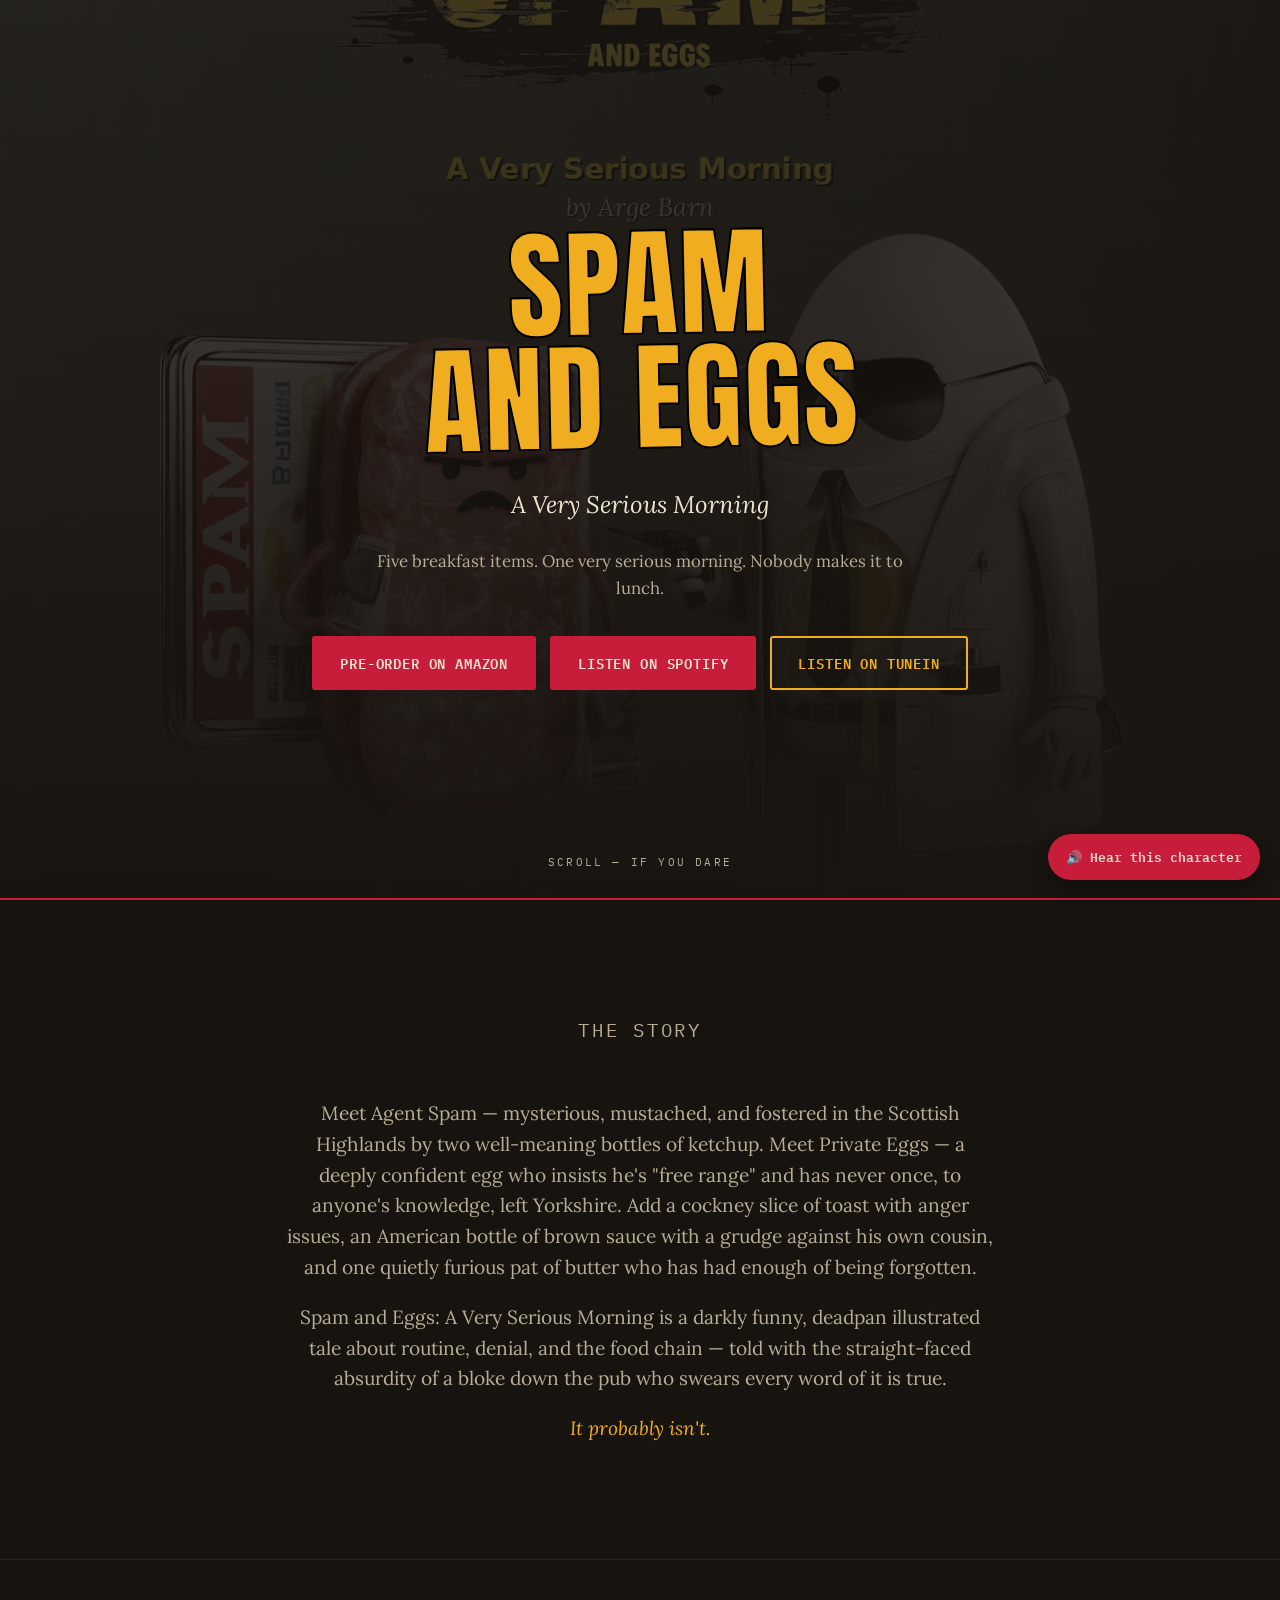
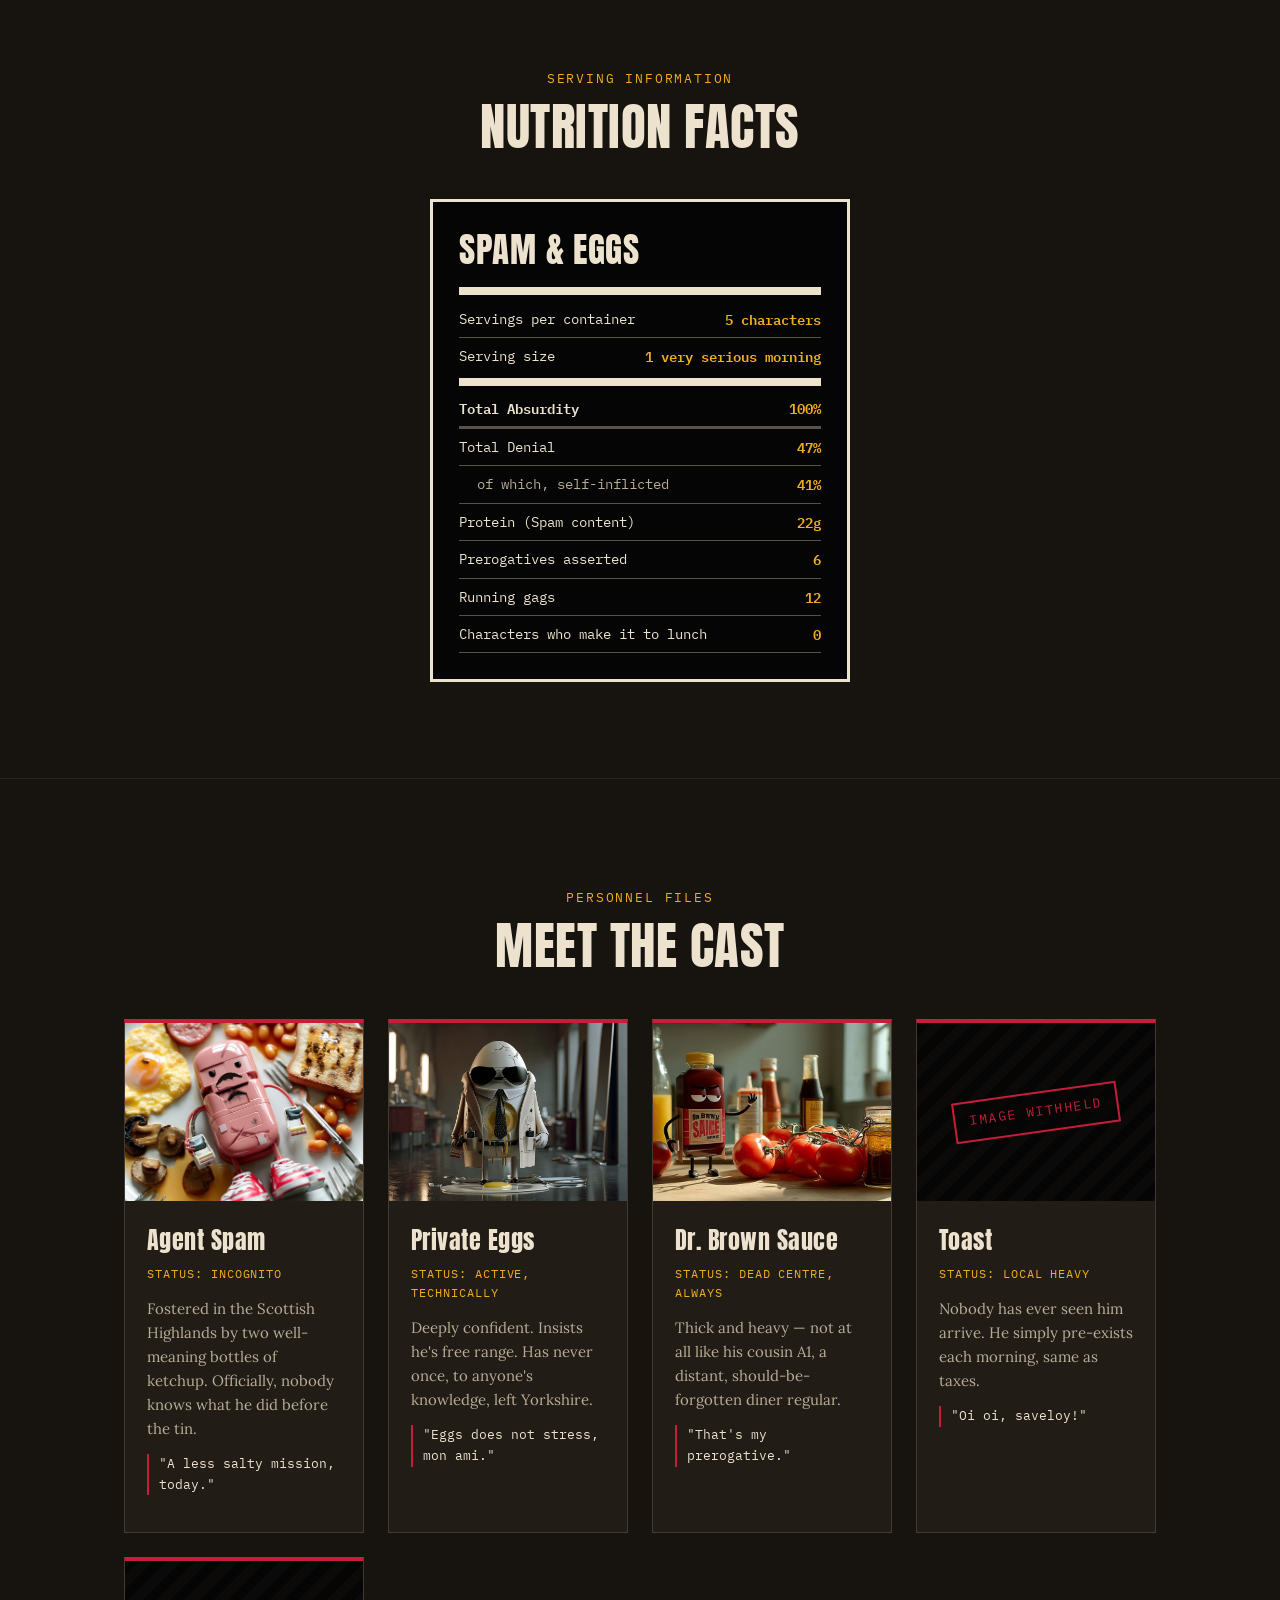
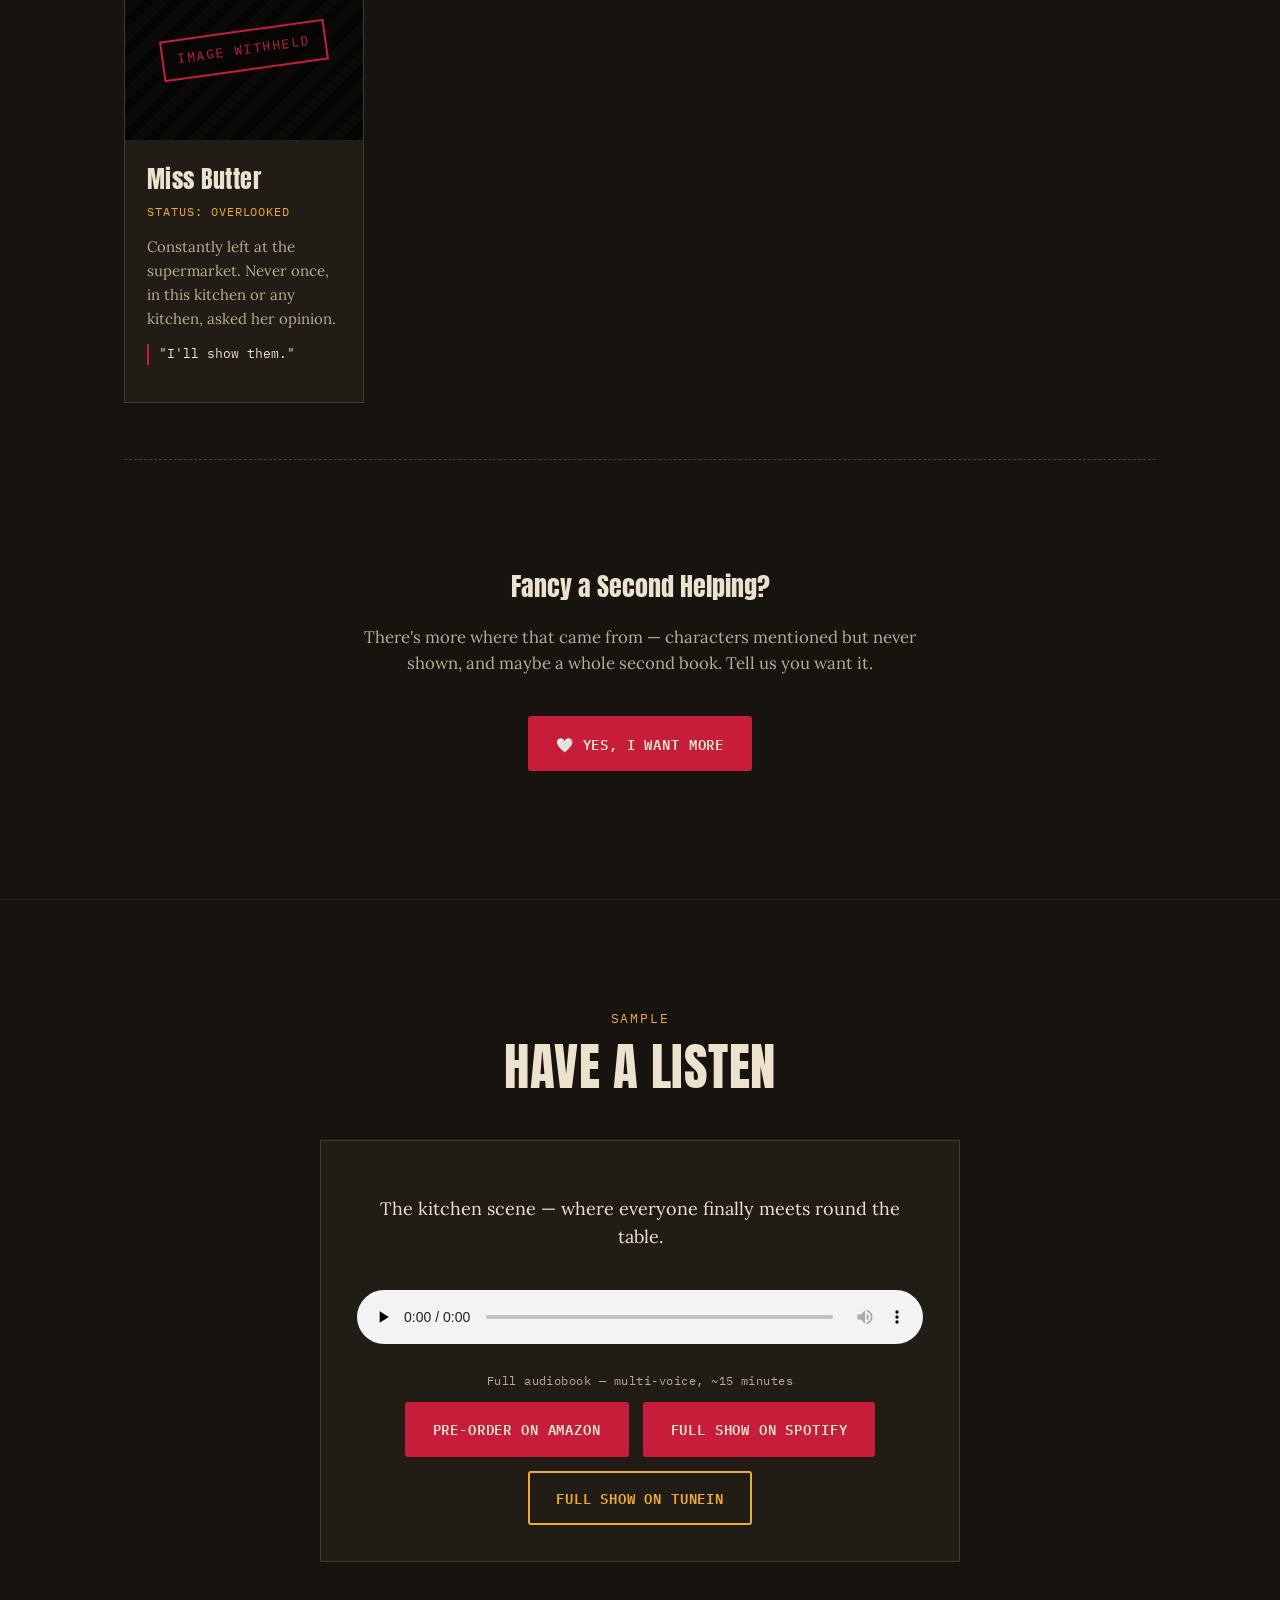
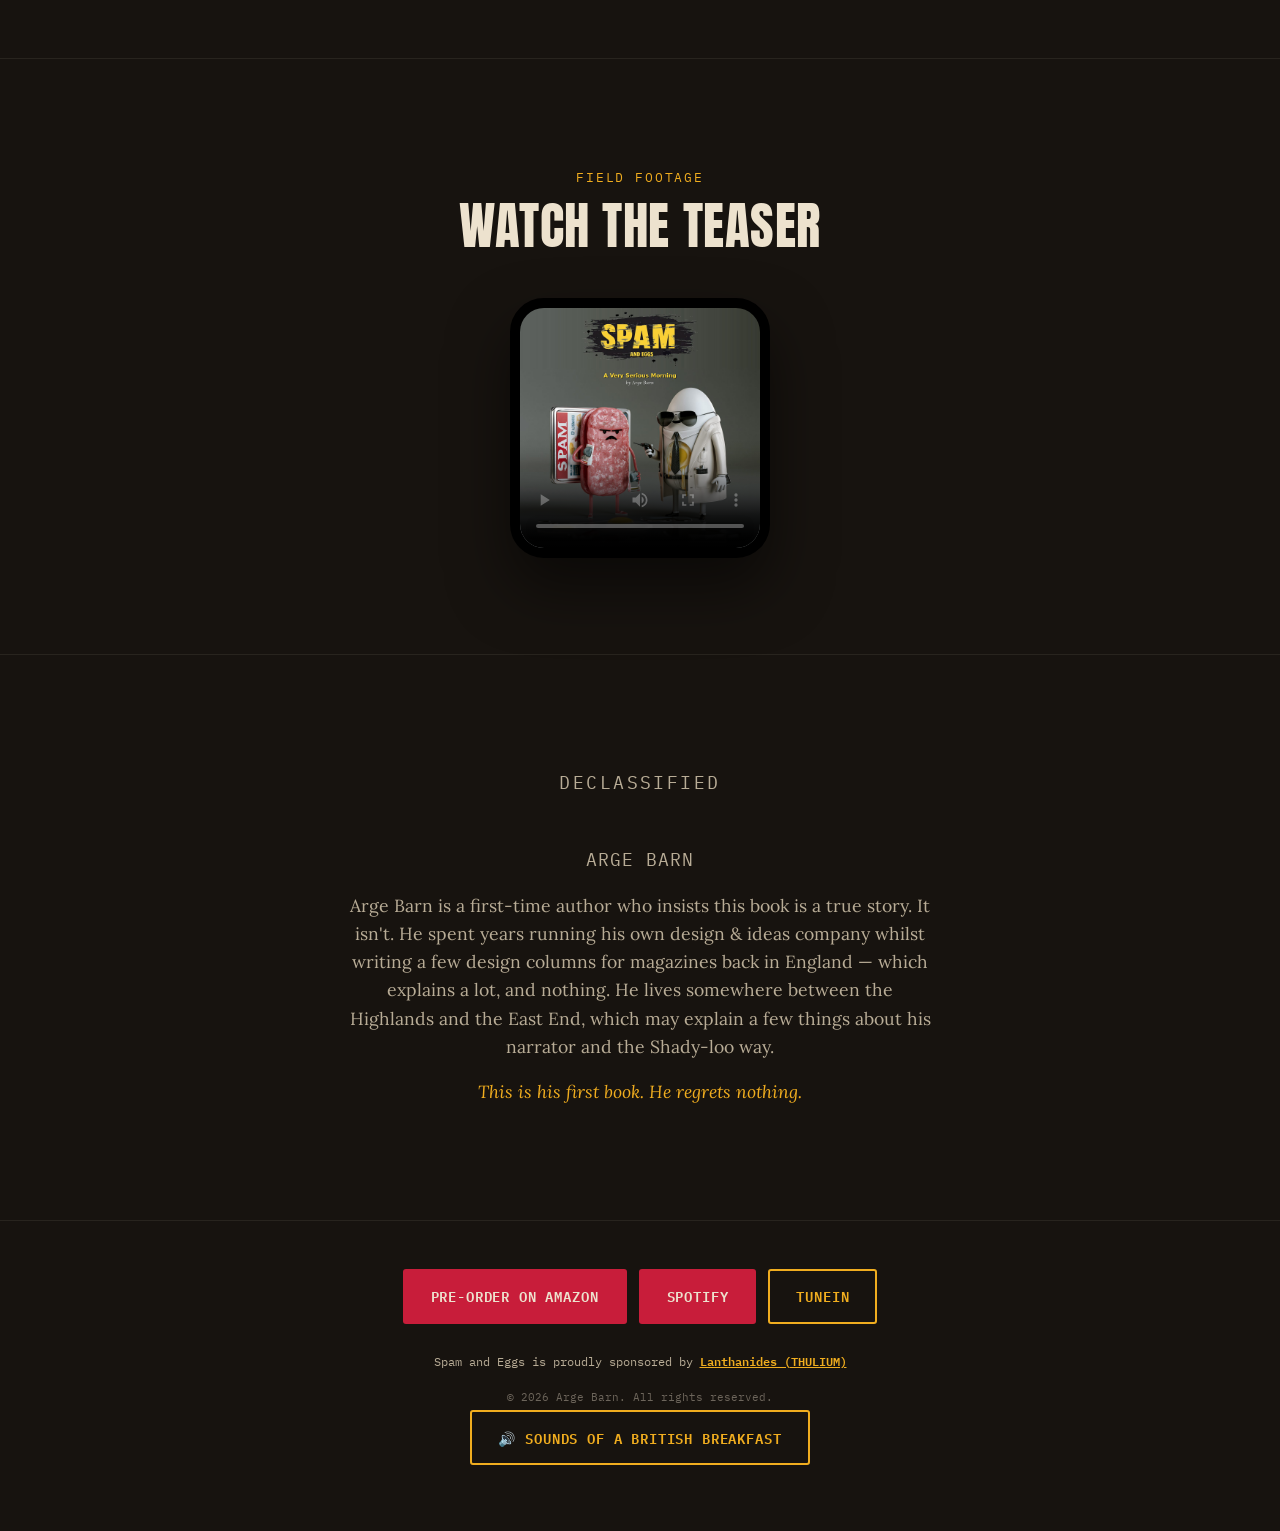
==== index2.html @ 6607b07d "Fix HTML structure and comments in index2.html Removed closing div tag and adjusted comments." ====
<!DOCTYPE html>
<html lang="en">
<head>
<meta charset="UTF-8">
<meta name="viewport" content="width=device-width, initial-scale=1.0">
<title>Spam and Eggs — A Very Serious Morning</title>
<meta name="description" content="Five breakfast items. One very serious morning. Nobody makes it to lunch. A darkly funny illustrated audiobook by Arge Barn.">
<meta property="og:title" content="Spam and Eggs — A Very Serious Morning">
<meta property="og:description" content="Five breakfast items. One very serious morning. Nobody makes it to lunch.">
<meta property="og:image" content="assets/images/cover.jpg">
  <link rel="icon" href="assets/images/favicon.ico" sizes="any">
<link rel="icon" type="image/png" sizes="32x32" href="assets/images/favicon-32x32.png">
<link rel="icon" type="image/png" sizes="16x16" href="assets/images/favicon-16x16.png">
<link rel="icon" type="image/png" sizes="192x192" href="assets/images/favicon-192x192.png">
  <link rel="icon" type="image/png" sizes="192x192" href="assets/images/favicon-512x512.png">
<link rel="apple-touch-icon" sizes="180x180" href="assets/images/apple-touch-icon.png">
<link rel="stylesheet" href="assets/style.css">
</head>
<body>

<!-- ============ HERO ============ -->
<section class="hero">
  <video autoplay muted loop playsinline poster="assets/images/cover.jpg" id="hero-video">
    <source src="assets/video/hero-bond.mp4" type="video/mp4">
  </video>
  <script>
    // Each hero clip paired with its matching voice line.
    // Add a real audioSrc for the others as you get clips recorded —
    // until then they fall back to the default voice-line.mp3.
    var HERO_CLIPS = [
      { video: 'assets/video/hero-bond.mp4',              audio: 'assets/audio/voice-line.mp3' },
      { video: 'assets/video/hero-brownsauce.mp4',         audio: 'assets/audio/voice-line2.mp3' },
      { video: 'assets/video/hero-spam-streetfighter.mp4', audio: 'assets/audio/voice-line3.mp3' },
      { video: 'assets/video/hero-toast-crazy.mp4',        audio: 'assets/audio/voice-line4.mp3' },
      { video: 'assets/video/hero-butter-angry.mp4',        audio: 'assets/audio/voice-line5.mp3' }
    ];
    var CURRENT_HERO = HERO_CLIPS[Math.floor(Math.random() * HERO_CLIPS.length)];

    (function () {
      var vid = document.getElementById('hero-video');
      vid.querySelector('source').src = CURRENT_HERO.video;
      vid.load();
    })();
  </script>
  <div class="hero-content">
    <div class="torn-banner">
      <h1>Spam<br>and Eggs</h1>
    </div>
    <p class="hero-sub">A Very Serious Morning</p>
    <p class="hero-tagline">Five breakfast items. One very serious morning. Nobody makes it to lunch.</p>
    <div class="cta-row">
       <a class="btn btn-primary" href="https://www.amazon.com/author/arge.barn?utm_source=website&utm_medium=button&utm_campaign=spam_and_eggs&utm_content=hero-amazon" target="_blank" rel="noopener">Pre-order on Amazon</a>
      <a class="btn btn-primary" href="https://open.spotify.com/show/67nCnRK3Gd2xtgFxg7SGTk" target="_blank" rel="noopener">Listen on Spotify</a>
      <!-- TODO: paste your actual TuneIn show URL below in place of "#" -->
      <a class="btn btn-outline" href="http://tun.in/pyklT" target="_blank" rel="noopener">Listen on TuneIn</a>
    </div>
      <!-- Voice line: click to hear whichever character's hero video is playing -->
<button id="voice-trigger" aria-label="Hear the character in the video">🔊 Hear this character</button>
  </div>

  <div class="scroll-cue">Scroll — if you dare</div>
</section>

<!-- ============ THE STORY ============ -->
<section id="story">
  <div class="wrap blurb">
    <p class="eyebrow">The Story</p>
    <div style="height:14px"></div>
    <p>Meet Agent Spam — mysterious, mustached, and fostered in the Scottish Highlands by two well-meaning bottles of ketchup. Meet Private Eggs — a deeply confident egg who insists he's "free range" and has never once, to anyone's knowledge, left Yorkshire. Add a cockney slice of toast with anger issues, an American bottle of brown sauce with a grudge against his own cousin, and one quietly furious pat of butter who has had enough of being forgotten.</p>
    <p>Spam and Eggs: A Very Serious Morning is a darkly funny, deadpan illustrated tale about routine, denial, and the food chain — told with the straight-faced absurdity of a bloke down the pub who swears every word of it is true.</p>
    <p>It probably isn't.</p>
  </div>
</section>

<!-- ============ BY THE NUMBERS (signature element) ============ -->
<section id="facts">
  <div class="wrap">
    <div class="section-head">
      <p class="eyebrow">Serving Information</p>
      <h2>Nutrition Facts</h2>
    </div>
    <div class="label-panel">
      <div class="label-title">Spam &amp; Eggs</div>
      <div class="label-row"><span>Servings per container</span><span class="val">5 characters</span></div>
      <div class="label-row thick"><span>Serving size</span><span class="val">1 very serious morning</span></div>
      <div class="label-row bold"><span>Total Absurdity</span><span class="val">100%</span></div>
      <div class="label-row"><span>Total Denial</span><span class="val">47%</span></div>
      <div class="label-row indent"><span>of which, self-inflicted</span><span class="val">41%</span></div>
      <div class="label-row"><span>Protein (Spam content)</span><span class="val">22g</span></div>
      <div class="label-row"><span>Prerogatives asserted</span><span class="val">6</span></div>
      <div class="label-row"><span>Running gags</span><span class="val">12</span></div>
      <div class="label-row"><span>Characters who make it to lunch</span><span class="val">0</span></div>
    </div>
  </div>
</section>

<!-- ============ MEET THE CAST ============ -->
<section id="cast">
  <div class="wrap">
    <div class="section-head">
      <p class="eyebrow">Personnel Files</p>
      <h2>Meet the Cast</h2>
    </div>
    <div class="cast-grid">

      <div class="dossier" data-char="spam">
        <div class="dossier-photo"><img src="assets/images/spam-plate.jpg" alt="Agent Spam"></div>
        <div class="dossier-body">
          <div class="dossier-name">Agent Spam</div>
          <div class="dossier-status">Status: Incognito</div>
          <p class="dossier-bio">Fostered in the Scottish Highlands by two well-meaning bottles of ketchup. Officially, nobody knows what he did before the tin.</p>
          <p class="dossier-quote">"A less salty mission, today."</p>
        </div>
      </div>

      <div class="dossier" data-char="eggs">
        <div class="dossier-photo"><img src="assets/images/eggs.jpg" alt="Private Eggs"></div>
        <div class="dossier-body">
          <div class="dossier-name">Private Eggs</div>
          <div class="dossier-status">Status: Active, technically</div>
          <p class="dossier-bio">Deeply confident. Insists he's free range. Has never once, to anyone's knowledge, left Yorkshire.</p>
          <p class="dossier-quote">"Eggs does not stress, mon ami."</p>
        </div>
      </div>

      <div class="dossier" data-char="brownsauce">
        <div class="dossier-photo"><img src="assets/images/brownsauce.jpg" alt="Dr. Brown Sauce"></div>
        <div class="dossier-body">
          <div class="dossier-name">Dr. Brown Sauce</div>
          <div class="dossier-status">Status: Dead centre, always</div>
          <p class="dossier-bio">Thick and heavy — not at all like his cousin A1, a distant, should-be-forgotten diner regular.</p>
          <p class="dossier-quote">"That's my prerogative."</p>
        </div>
      </div>

      <div class="dossier" data-char="toast">
        <div class="dossier-photo">
          <div class="redacted-photo"><span class="redacted-stamp">Image Withheld</span></div>
        </div>
        <div class="dossier-body">
          <div class="dossier-name">Toast</div>
          <div class="dossier-status">Status: Local heavy</div>
          <p class="dossier-bio">Nobody has ever seen him arrive. He simply pre-exists each morning, same as taxes.</p>
          <p class="dossier-quote">"Oi oi, saveloy!"</p>
        </div>
      </div>

      <div class="dossier" data-char="butter">
        <div class="dossier-photo">
          <div class="redacted-photo"><span class="redacted-stamp">Image Withheld</span></div>
        </div>
        <div class="dossier-body">
          <div class="dossier-name">Miss Butter</div>
          <div class="dossier-status">Status: Overlooked</div>
          <p class="dossier-bio">Constantly left at the supermarket. Never once, in this kitchen or any kitchen, asked her opinion.</p>
          <p class="dossier-quote">"I'll show them."</p>
        </div>
      </div>

    </div>

    <!-- ============ WANT MORE? (single interest vote) ============ -->
    <div id="bonus-wrap">
      <div class="bonus-lock" id="bonus-lock">
        <p class="eyebrow">Fancy a Second Helping?</p>
        <p class="bonus-progress">There's more where that came from — characters mentioned but never shown, and maybe a whole second book. Tell us you want it.</p>
        <button class="btn btn-primary" id="want-more-btn">🤍 Yes, I Want More</button>
      </div>

      <div class="bonus-revealed" id="bonus-revealed" hidden>
        <p class="eyebrow" style="text-align:center;">Declassified</p>
        <div class="cast-grid bonus-grid">
          <div class="dossier">
            <div class="dossier-photo">
              <div class="redacted-photo"><span class="redacted-stamp">Never Rendered</span></div>
            </div>
            <div class="dossier-body">
              <div class="dossier-name">A1</div>
              <div class="dossier-status">Status: Distant, should-be-forgotten</div>
              <p class="dossier-bio">Brown Sauce's cousin. Last heard doing steak-night specials at some roadside diner outside Nevada. Selling himself cheap.</p>
              <p class="dossier-quote">"Another day, another dollar-less."</p>
            </div>
          </div>

          <div class="dossier">
            <div class="dossier-photo">
              <div class="redacted-photo"><span class="redacted-stamp">Never Rendered</span></div>
            </div>
            <div class="dossier-body">
              <div class="dossier-name">The Tomato Brothers</div>
              <div class="dossier-status">Status: Unspecified, plural</div>
              <p class="dossier-bio">Referenced once, feared thereafter. Whatever they did to Brown Sauce, he's still not over it.</p>
              <p class="dossier-quote">"Do I look British?"</p>
            </div>
          </div>

          <div class="dossier">
            <div class="dossier-photo">
              <div class="redacted-photo"><span class="redacted-stamp">Never Rendered</span></div>
            </div>
            <div class="dossier-body">
              <div class="dossier-name">Margarine</div>
              <div class="dossier-status">Status: Nemesis</div>
              <p class="dossier-bio">Butter's rival, forever trying to bring her down. Not pure. Not welcome.</p>
              <p class="dossier-quote">"Constantly left at the supermarket, and rightly so."</p>
            </div>
          </div>
        </div>

        <div class="next-book-tease">
          <p class="eyebrow">In Development</p>
          <h3>Book Two</h3>
          <p>Same kitchen, same dark logic, a different shift on the counter. Nothing's confirmed. Nothing's off the table.</p>
         <p class="submit-line">Got a character idea? A cursed condiment, a doomed leftover, a fridge-door regular with a grudge — send it in.</p>
          <form id="character-form" class="character-form">
            <input type="hidden" name="access_key" value="7efdcd7e-b94a-46bc-9484-2217c2d4e376">
            <input type="hidden" name="subject" value="New character idea for Spam and Eggs">

            <input type="text" name="name" placeholder="Your name (optional)" autocomplete="off">
            <input type="email" name="email" placeholder="Your email (optional, only if you want a reply)" autocomplete="off">
            <textarea name="message" placeholder="Your character idea..." required rows="3"></textarea>
  <!-- Honeypot: Web3Forms' own convention — real visitors never see or check
                 this box, bots that auto-fill every field usually do. -->
            <input type="checkbox" name="botcheck" class="hidden-field" style="display:none" tabindex="-1" autocomplete="off">

            <button type="submit" class="btn btn-outline">Send it in</button>
          </form>
        </div>
      </div>
    </div>
    <!-- Thank-you dialog, shown immediately on successful submission -->
    <div id="thanks-overlay" class="thanks-overlay" hidden>
      <div class="thanks-box">
        <p class="eyebrow">Filed &amp; Noted</p>
        <h3>Thanks for the idea</h3>
        <p>It's in the pile with everything else that "probably isn't" true. Appreciated.</p>
        <button class="btn btn-primary" id="thanks-close">Close</button>
      </div>
    </div>
  </div>
</section>
<!-- ============ LISTEN ============ -->
<section id="listen">
  <div class="wrap">
    <div class="section-head">
      <p class="eyebrow">Sample</p>
      <h2>Have a Listen</h2>
    </div>
    <div class="listen-panel">
      <p>The kitchen scene — where everyone finally meets round the table.</p>
      <audio controls preload="none">
        <source src="assets/audio/sample.mp3" type="audio/mpeg">
        Your browser doesn't support embedded audio — grab the full show on Spotify instead.
      </audio>
      <p class="small">Full audiobook — multi-voice, ~15 minutes</p>
      <div class="cta-row" style="margin-top:10px;">
         <a class="btn btn-primary" href="https://www.amazon.com/author/arge.barn?utm_source=website&utm_medium=button&utm_campaign=spam_and_eggs&utm_content=hero-amazon" target="_blank" rel="noopener">Pre-order on Amazon</a>
        <a class="btn btn-primary" href="https://open.spotify.com/show/67nCnRK3Gd2xtgFxg7SGTk" target="_blank" rel="noopener">Full show on Spotify</a>
        <a class="btn btn-outline" href="http://tun.in/pyklT" target="_blank" rel="noopener">Full show on TuneIn</a>
      </div>
    </div>
  </div>
</section>

<!-- ============ WATCH ============ -->
<section id="watch">
  <div class="wrap">
    <div class="section-head">
      <p class="eyebrow">Field Footage</p>
      <h2>Watch the Teaser</h2>
    </div>
    <div class="watch-wrap">
      <div class="phone-frame">
        <video controls playsinline poster="assets/images/cover.jpg">
          <source src="assets/video/teaser.mp4" type="video/mp4">
        </video>
      </div>
    </div>
  </div>
</section>

<!-- ============ ABOUT ============ -->
<section id="about">
  <div class="wrap about-panel">
    <p class="eyebrow">Declassified</p>
    <div style="height:14px"></div>
    <p class="about-name">Arge Barn</p>
    <p>Arge Barn is a first-time author who insists this book is a true story. It isn't. He spent years running his own design & ideas company whilst writing a few design columns for magazines back in England — which explains a lot, and nothing. He lives somewhere between the Highlands and the East End, which may explain a few things about his narrator and the Shady-loo way.</p>
    <p style="font-style:italic; color:var(--yolk-gold);">This is his first book. He regrets nothing.</p>
  </div>
</section>

<!-- ============ FOOTER ============ -->
<footer>
  <div class="wrap">
    <div class="btn-row">
       <a class="btn btn-primary" href="https://www.amazon.com/author/arge.barn?utm_source=website&utm_medium=button&utm_campaign=spam_and_eggs&utm_content=hero-amazon" target="_blank" rel="noopener">Pre-order on Amazon</a>
      <a class="btn btn-primary" href="https://open.spotify.com/show/67nCnRK3Gd2xtgFxg7SGTk" target="_blank" rel="noopener">Spotify</a>
      <a class="btn btn-outline" href="http://tun.in/pyklT" target="_blank" rel="noopener">TuneIn</a>
    </div>
    </div>
    <p class="sponsor-line">Spam and Eggs is proudly sponsored by <a href="https://argefaber.github.io/Lanthanides-THULIUM/" target="_blank" rel="noopener">Lanthanides (THULIUM)</a></p>
    <p class="copyright">© 2026 Arge Barn. All rights reserved.</p>
  <p></p><a class="btn btn-outline" href="sounds.html">🔊 Sounds of a British Breakfast</a></p>
  </div>
</footer>



<script>
  (function () {
    var btn = document.getElementById('voice-trigger');
    var voiceLine = document.getElementById('voice-line');
    voiceLine.src = CURRENT_HERO.audio;
    btn.addEventListener('click', function () {
      voiceLine.currentTime = 0;
      voiceLine.play();
    });
  })();
</script>

<!-- "Want more?" reveal -->
<script>
  (function () {
    var STORAGE_KEY = 'spamAndEggsWantsMore';
    var btn = document.getElementById('want-more-btn');
    var lock = document.getElementById('bonus-lock');
    var revealed = document.getElementById('bonus-revealed');

    function reveal() {
      lock.hidden = true;
      revealed.hidden = false;
    }

    if (localStorage.getItem(STORAGE_KEY) === 'yes') {
      reveal();
    }

    btn.addEventListener('click', function () {
      localStorage.setItem(STORAGE_KEY, 'yes');
      reveal();
    });
  })();
</script>

  <!-- Character submission form: Web3Forms AJAX submit, thank-you modal on success -->
<script>
  (function () {
    var form = document.getElementById('character-form');
    var submitBtn = form.querySelector('button[type="submit"]');
    var overlay = document.getElementById('thanks-overlay');
    var closeBtn = document.getElementById('thanks-close');

    form.addEventListener('submit', async function (e) {
      e.preventDefault();

      var originalText = submitBtn.textContent;
      submitBtn.textContent = 'Sending...';
      submitBtn.disabled = true;

      try {
        var response = await fetch('https://api.web3forms.com/submit', {
          method: 'POST',
          headers: { 'Accept': 'application/json' },
          body: new FormData(form)
        });
        var data = await response.json();

        if (response.ok) {
          form.reset();
          overlay.hidden = false;
        } else {
          alert('Error: ' + (data.message || 'something went wrong, try again.'));
        }
      } catch (err) {
        alert('Something went wrong. Please try again.');
      } finally {
        submitBtn.textContent = originalText;
        submitBtn.disabled = false;
      }
    });

    closeBtn.addEventListener('click', function () {
      overlay.hidden = true;
    });
    overlay.addEventListener('click', function (e) {
      if (e.target === overlay) overlay.hidden = true;
    });
  })();
</script>

  <!-- Google tag (gtag.js) -->
<script async src="https://www.googletagmanager.com/gtag/js?id=G-L7Y0K61TK4"></script>
<script>
  window.dataLayer = window.dataLayer || [];
  function gtag(){dataLayer.push(arguments);}
  gtag('js', new Date());

  gtag('config', 'G-L7Y0K61TK4');
</script>

</body>
</html>
---- assets/style.css ----
/* ============================================================
   SPAM AND EGGS — A Very Serious Morning
   Design tokens
   bg-void:      #17130f   near-black, warm charcoal (toasted, not neon)
   bg-panel:     #221c17
   spam-red:     #c81d3a
   yolk-gold:    #f0ad1f
   cream:        #ede2ce
   sauce-brown:  #4a2c1d
   redacted:     #050505
   ============================================================ */

@import url('https://fonts.googleapis.com/css2?family=Anton&family=Lora:ital,wght@0,400;0,500;0,600;1,400&family=IBM+Plex+Mono:wght@400;500;600&display=swap');

:root {
  --bg-void: #17130f;
  --bg-panel: #221c17;
  --spam-red: #c81d3a;
  --yolk-gold: #f0ad1f;
  --cream: #ede2ce;
  --cream-dim: #b8ac96;
  --sauce-brown: #4a2c1d;
  --redacted: #050505;
  --display: 'Anton', sans-serif;
  --body: 'Lora', serif;
  --mono: 'IBM Plex Mono', monospace;
}

* { box-sizing: border-box; }

html { scroll-behavior: smooth; }

@media (prefers-reduced-motion: reduce) {
  html { scroll-behavior: auto; }
  * { animation-duration: 0.01ms !important; animation-iteration-count: 1 !important; transition-duration: 0.01ms !important; }
}

body {
  margin: 0;
  background: var(--bg-void);
  color: var(--cream);
  font-family: var(--body);
  font-size: 18px;
  line-height: 1.6;
}

a { color: var(--yolk-gold); }
a:focus-visible, button:focus-visible { outline: 3px solid var(--yolk-gold); outline-offset: 3px; }

img, video { max-width: 100%; display: block; }

.wrap {
  max-width: 1080px;
  margin: 0 auto;
  padding: 0 24px;
}

.eyebrow {
  font-family: var(--mono);
  text-transform: uppercase;
  letter-spacing: 0.14em;
  font-size: 13px;
  color: var(--yolk-gold);
}

h1, h2, h3 {
  font-family: var(--display);
  font-weight: 400;
  text-transform: uppercase;
  letter-spacing: 0.01em;
  line-height: 0.95;
  margin: 0;
}

/* ---------------- HERO ---------------- */

.hero {
  position: relative;
  min-height: 100svh;
  display: flex;
  align-items: center;
  justify-content: center;
  overflow: hidden;
  border-bottom: 2px solid var(--spam-red);
}

.hero video {
  position: absolute;
  inset: 0;
  width: 100%;
  height: 100%;
  object-fit: cover;
  opacity: 0.42;
  filter: grayscale(0.15) contrast(1.05);
}

.hero::after {
  content: "";
  position: absolute;
  inset: 0;
  background: linear-gradient(180deg, rgba(23,19,15,0.55) 0%, rgba(23,19,15,0.75) 55%, rgba(23,19,15,0.97) 100%);
}

.hero-content {
  position: relative;
  z-index: 2;
  text-align: center;
  padding: 40px 24px;
}

.torn-banner {
  display: inline-block;
  padding: 18px 44px 10px;
  transform: rotate(-1.2deg);
  clip-path: polygon(1% 8%, 6% 0%, 22% 4%, 40% 0%, 58% 3%, 76% 0%, 93% 5%, 99% 0%,
                      99% 92%, 94% 100%, 78% 96%, 60% 100%, 42% 97%, 24% 100%, 8% 95%, 1% 100%);
}

.torn-banner h1 {
  font-size: clamp(3.4rem, 11vw, 7.5rem);
  color: var(--yolk-gold);
  -webkit-text-stroke: 2px #000;
}

.hero-sub {
  margin-top: 22px;
  font-family: var(--body);
  font-style: italic;
  font-size: clamp(1.1rem, 2.4vw, 1.5rem);
  color: var(--cream);
}

.hero-tagline {
  margin: 18px auto 0;
  max-width: 32em;
  color: var(--cream-dim);
  font-size: 1.05rem;
}

.cta-row {
  display: flex;
  flex-wrap: wrap;
  gap: 14px;
  justify-content: center;
  margin-top: 34px;
}

.btn {
  font-family: var(--mono);
  text-transform: uppercase;
  letter-spacing: 0.06em;
  font-size: 14px;
  font-weight: 600;
  text-decoration: none;
  padding: 14px 26px;
  border-radius: 3px;
  border: 2px solid transparent;
  cursor: pointer;
  transition: transform 0.15s ease, background 0.15s ease;
}

.btn:hover { transform: translateY(-2px); }

.btn-primary { background: var(--spam-red); color: var(--cream); }
.btn-primary:hover { background: #e0203f; }

.btn-outline { background: transparent; color: var(--yolk-gold); border-color: var(--yolk-gold); }
.btn-outline:hover { background: rgba(240,173,31,0.1); }
.select-wrap {
  position: relative;
  display: inline-block;
}

.platform-select {
  -webkit-appearance: none;
  -moz-appearance: none;
  appearance: none;
  background-color: var(--spam-red);
  color: var(--cream);
  border: 2px solid transparent;
  border-radius: 3px;
  font-family: var(--mono);
  text-transform: uppercase;
  letter-spacing: 0.06em;
  font-size: 14px;
  font-weight: 600;
  padding: 14px 44px 14px 26px;
  cursor: pointer;
  transition: background-color 0.15s ease;
}

.platform-select:hover {
  background-color: #e0203f;
}

.platform-select:focus-visible {
  outline: 3px solid var(--yolk-gold);
  outline-offset: 3px;
}

.platform-select option {
  background: var(--bg-panel);
  color: var(--black);
}

.select-chevron {
  position: absolute;
  top: 50%;
  right: 15px;
  width: 16px;
  height: 16px;
  transform: translateY(-50%);
  pointer-events: none;
}

.select-chevron svg {
  width: 100%;
  height: 100%;
  display: block;
  stroke: var(--cream);
  stroke-width: 2;
  fill: none;
  stroke-linecap: round;
  stroke-linejoin: round;
  transform-origin: center center;
  transition: transform 0.2s ease;
}

.platform-select:focus ~ .select-chevron svg {
  transform: rotate(180deg);
}

.scroll-cue {
  position: absolute;
  bottom: 26px;
  left: 50%;
  transform: translateX(-50%);
  font-family: var(--mono);
  font-size: 11px;
  letter-spacing: 0.2em;
  text-transform: uppercase;
  color: var(--cream-dim);
  z-index: 2;
}

/* ---------------- SECTIONS ---------------- */

section {
  padding: 96px 0;
  border-bottom: 1px solid rgba(237,226,206,0.08);
}

.section-head {
  margin-bottom: 48px;
  text-align: center;
}

.section-head h2 {
  font-size: clamp(2rem, 5vw, 3.2rem);
  color: var(--cream);
  margin-top: 10px;
}

.blurb {
  max-width: 42em;
  margin: 0 auto;
  text-align: center;
}

.blurb p {
  font-size: 1.2rem;
  color: var(--cream-dim);
}

.blurb p:last-child {
  font-style: italic;
  color: var(--yolk-gold);
}

/* ---------------- NUTRITION LABEL (signature element) ---------------- */

.label-panel {
  background: var(--redacted);
  border: 3px solid var(--cream);
  max-width: 420px;
  margin: 0 auto;
  padding: 20px 26px 26px;
  font-family: var(--mono);
}

.label-panel .label-title {
  font-family: var(--display);
  font-size: 2.2rem;
  text-transform: uppercase;
  border-bottom: 8px solid var(--cream);
  padding-bottom: 8px;
  margin-bottom: 6px;
  letter-spacing: 0.02em;
}

.label-row {
  display: flex;
  justify-content: space-between;
  border-bottom: 1px solid rgba(237,226,206,0.35);
  padding: 7px 0;
  font-size: 14px;
}

.label-row.indent { padding-left: 18px; color: var(--cream-dim); }
.label-row.bold { font-weight: 600; border-bottom-width: 3px; }
.label-row .val { color: var(--yolk-gold); font-weight: 600; }

.label-row.thick {
  border-bottom: 8px solid var(--cream);
  padding-bottom: 10px;
  margin-bottom: 4px;
}

/* ---------------- CAST / DOSSIER CARDS ---------------- */

.cast-grid {
  display: grid;
  grid-template-columns: repeat(auto-fit, minmax(240px, 1fr));
  gap: 24px;
}

.dossier {
  background: var(--bg-panel);
  border: 1px solid rgba(237,226,206,0.15);
  border-top: 4px solid var(--spam-red);
  padding: 0;
  overflow: hidden;
}

.dossier-photo {
  aspect-ratio: 4/3;
  overflow: hidden;
  background: #000;
  position: relative;
}

.dossier-photo img {
  width: 100%;
  height: 100%;
  object-fit: cover;
}

.redacted-photo {
  width: 100%;
  height: 100%;
  display: flex;
  align-items: center;
  justify-content: center;
  background:
    repeating-linear-gradient(135deg, #050505, #050505 10px, #0c0a08 10px, #0c0a08 20px);
  position: relative;
}

.redacted-stamp {
  font-family: var(--mono);
  font-size: 13px;
  letter-spacing: 0.12em;
  color: var(--spam-red);
  border: 2px solid var(--spam-red);
  padding: 8px 14px;
  transform: rotate(-8deg);
  text-transform: uppercase;
  background: rgba(5,5,5,0.6);
}

.dossier-body { padding: 20px 22px 24px; }

.dossier-name {
  font-family: var(--display);
  font-size: 1.5rem;
  letter-spacing: 0.02em;
  color: var(--cream);
}

.dossier-status {
  font-family: var(--mono);
  font-size: 12px;
  color: var(--yolk-gold);
  text-transform: uppercase;
  letter-spacing: 0.08em;
  margin: 4px 0 14px;
}

.dossier-bio {
  font-size: 15px;
  color: var(--cream-dim);
  margin: 0 0 12px;
}

.dossier-quote {
  font-family: var(--mono);
  font-size: 13px;
  color: var(--cream);
  border-left: 2px solid var(--spam-red);
  padding-left: 10px;
  font-style: normal;
}

.bonus-grid {
  grid-template-columns: repeat(auto-fit, minmax(240px, 1fr));
}

#want-more-btn {
  margin-top: 22px;
}

#bonus-wrap {
  margin-top: 56px;
  padding-top: 48px;
  border-top: 1px dashed rgba(237,226,206,0.2);
}

.bonus-lock {
  text-align: center;
  padding: 32px 20px;
  max-width: 36em;
  margin: 0 auto;
}

.bonus-lock .eyebrow {
  font-family: var(--display);
  font-size: 1.6rem;
  color: var(--cream);
  text-transform: none;
  letter-spacing: normal;
  display: block;
  margin-bottom: 10px;
}

.bonus-progress {
  font-family: var(--body);
  font-size: 1.05rem;
  color: var(--cream-dim);
}

.bonus-grid .dossier {
  border-top-color: var(--yolk-gold);
}

.next-book-tease {
  max-width: 34em;
  margin: 56px auto 0;
  text-align: center;
  padding-top: 40px;
  border-top: 1px solid rgba(237,226,206,0.12);
}

.next-book-tease h3 {
  font-size: 2.2rem;
  color: var(--yolk-gold);
  margin: 8px 0 16px;
}

.next-book-tease p {
  color: var(--cream-dim);
}

.submit-line a {
  color: var(--yolk-gold);
  font-weight: 600;
}

.character-form {
  max-width: 26em;
  margin: 24px auto 0;
  display: flex;
  flex-direction: column;
  gap: 10px;
}

.character-form input[type="text"],
.character-form input[type="email"],
.character-form textarea {
  background: var(--bg-panel);
  border: 1px solid rgba(237,226,206,0.25);
  color: var(--cream);
  font-family: var(--body);
  font-size: 15px;
  padding: 10px 12px;
  border-radius: 3px;
  resize: vertical;
}

.character-form input::placeholder,
.character-form textarea::placeholder {
  color: var(--cream-dim);
}

.character-form button {
  align-self: center;
  margin-top: 4px;
}

.form-status {
  font-family: var(--mono);
  font-size: 13px;
  color: var(--yolk-gold);
  text-align: center;
  margin-top: 4px;
}

.thanks-overlay {
  position: fixed;
  inset: 0;
  background: rgba(5,5,5,0.82);
  align-items: center;
  justify-content: center;
  z-index: 100;
  padding: 20px;
}

.thanks-overlay:not([hidden]) {
  display: flex;
}

.thanks-box {
  background: var(--bg-panel);
  border: 2px solid var(--yolk-gold);
  padding: 36px 32px;
  max-width: 380px;
  text-align: center;
}

.thanks-box .eyebrow {
  display: block;
  margin-bottom: 8px;
}

.thanks-box h3 {
  font-size: 1.8rem;
  color: var(--cream);
  margin-bottom: 12px;
}

.thanks-box p {
  color: var(--cream-dim);
  font-size: 1rem;
  margin-bottom: 22px;
}


/* ---------------- LISTEN ---------------- */

.listen-panel {
  background: var(--bg-panel);
  border: 1px solid rgba(237,226,206,0.15);
  padding: 36px;
  max-width: 640px;
  margin: 0 auto;
  text-align: center;
}

.listen-panel p.small {
  font-family: var(--mono);
  font-size: 12px;
  color: var(--cream-dim);
  letter-spacing: 0.04em;
  margin-top: 18px;
}

audio {
  width: 100%;
  margin-top: 20px;
  accent-color: var(--spam-red);
}

/* ---------------- WATCH (teaser) ---------------- */

.watch-wrap {
  display: flex;
  justify-content: center;
}

.phone-frame {
  width: 260px;
  border: 10px solid #000;
  border-radius: 34px;
  overflow: hidden;
  background: #000;
  box-shadow: 0 30px 60px rgba(0,0,0,0.5);
}

.phone-frame video {
  width: 100%;
  display: block;
}

/* ---------------- ABOUT ---------------- */

.about-panel {
  max-width: 640px;
  margin: 0 auto;
  text-align: center;
}

.about-panel p {
  color: var(--cream-dim);
  font-size: 1.1rem;
}

.about-name {
  font-family: var(--mono);
  color: var(--yolk-gold);
  letter-spacing: 0.06em;
  text-transform: uppercase;
  font-size: 13px;
  margin-bottom: 10px;
}

/* ---------------- FOOTER ---------------- */

footer {
  padding: 48px 0 60px;
  text-align: center;
}

footer .btn-row {
  display: flex;
  flex-wrap: wrap;
  justify-content: center;
  gap: 12px;
  margin-bottom: 28px;
}

.disclosure {
  font-family: var(--mono);
  font-size: 11.5px;
  color: var(--cream-dim);
  max-width: 34em;
  margin: 0 auto 14px;
  line-height: 1.7;
}

.sponsor-line {
  font-family: var(--mono);
  font-size: 12px;
  color: var(--cream-dim);
  margin: 0 auto 18px;
}

.sponsor-line a {
  color: var(--yolk-gold);
  font-weight: 600;
}

.copyright {
  font-family: var(--mono);
  font-size: 11px;
  color: rgba(237,226,206,0.4);
}

#voice-trigger {
  position: fixed;
  bottom: 20px;
  right: 20px;
  z-index: 50;
  background: var(--spam-red);
  color: var(--cream);
  border: none;
  padding: 12px 18px;
  border-radius: 30px;
  font-family: var(--mono);
  font-size: 13px;
  font-weight: 600;
  cursor: pointer;
  box-shadow: 0 6px 18px rgba(0,0,0,0.4);
  transition: transform 0.15s ease;
}

#voice-trigger:hover {
  transform: translateY(-2px);
}

/* ---------------- SOUNDS PAGE ---------------- */

 .sounds-hero {
    padding: 72px 0 40px;
    text-align: center;
    border-bottom: 2px solid var(--spam-red);
  }
  .sounds-hero h1 {
    font-size: clamp(2.5rem, 6vw, 4.5rem);
    color: var(--yolk-gold);
  }
  .sounds-hero p {
    max-width: 34em;
    margin: 16px auto 0;
    color: var(--cream-dim);
    font-size: 1.1rem;
  }
  .sound-grid {
    display: grid;
    grid-template-columns: repeat(auto-fit, minmax(220px, 1fr));
    gap: 20px;
    margin: 48px 0;
  }
  .sound-btn {
    background: var(--bg-panel);
    border: 1px solid rgba(237,226,206,0.15);
    border-top: 4px solid var(--spam-red);
    color: var(--cream);
    padding: 26px 20px;
    text-align: center;
    cursor: pointer;
    font-family: var(--display);
    font-size: 1.15rem;
    letter-spacing: 0.02em;
    text-transform: uppercase;
    transition: transform 0.15s ease, border-top-color 0.15s ease;
  }
  .sound-btn:hover {
    transform: translateY(-3px);
    border-top-color: var(--yolk-gold);
  }
  .sound-btn:active {
    transform: translateY(0);
  }
  .sound-btn .emoji {
    display: block;
    font-size: 2.2rem;
    margin-bottom: 10px;
  }
  .sound-btn small {
    display: block;
    margin-top: 10px;
    font-family: var(--body);
    font-style: italic;
    font-size: 0.85rem;
    color: var(--cream-dim);
    text-transform: none;
    letter-spacing: normal;
  }
  .back-link {
    display: inline-block;
    margin-bottom: 24px;
    font-family: var(--mono);
    font-size: 13px;
    color: var(--cream-dim);
    text-decoration: none;
    letter-spacing: 0.04em;
  }
  .back-link:hover { color: var(--yolk-gold); }


@media (max-width: 640px) {
  section { padding: 64px 0; }
  .dossier-photo { aspect-ratio: 16/10; }
     .select-wrap {
    width: 100%;
    max-width: calc(100vw - 48px);
  }
     .platform-select {
    width: 100%;
    max-width: 100%;
  }
}
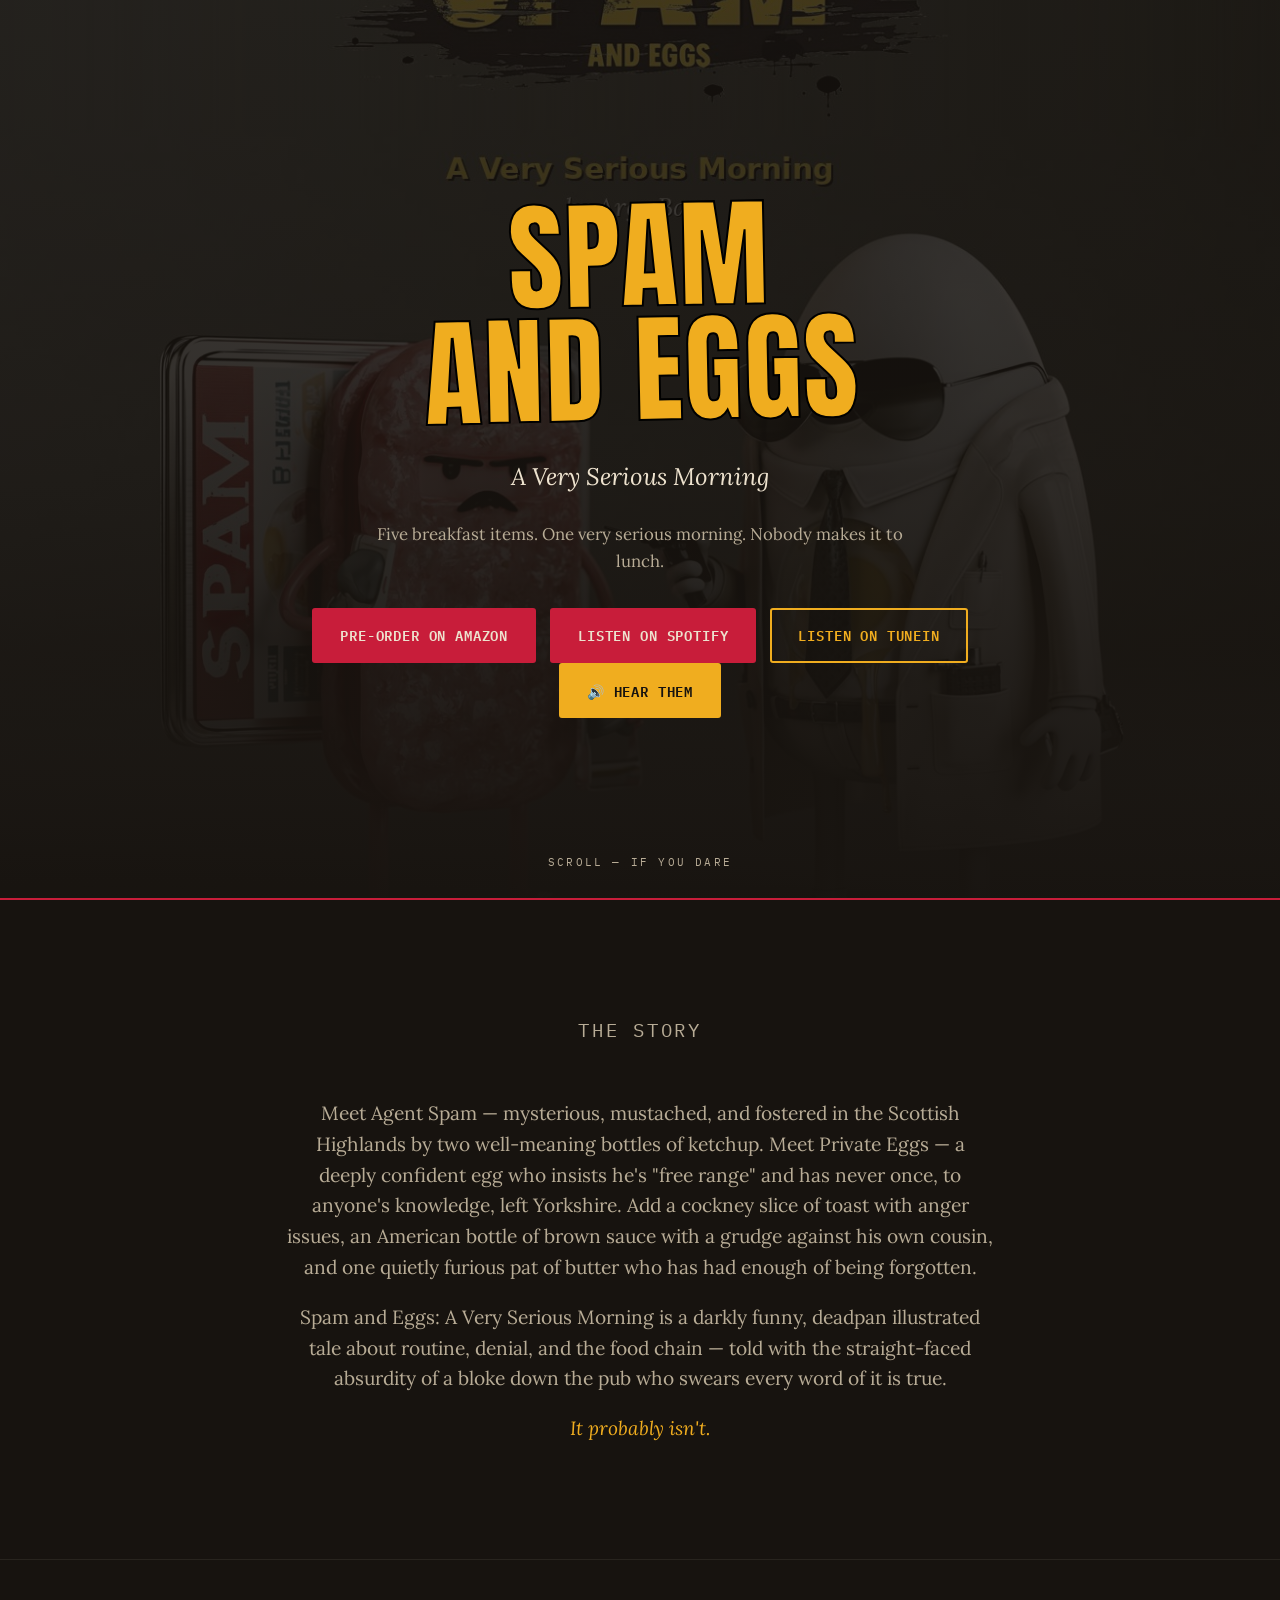
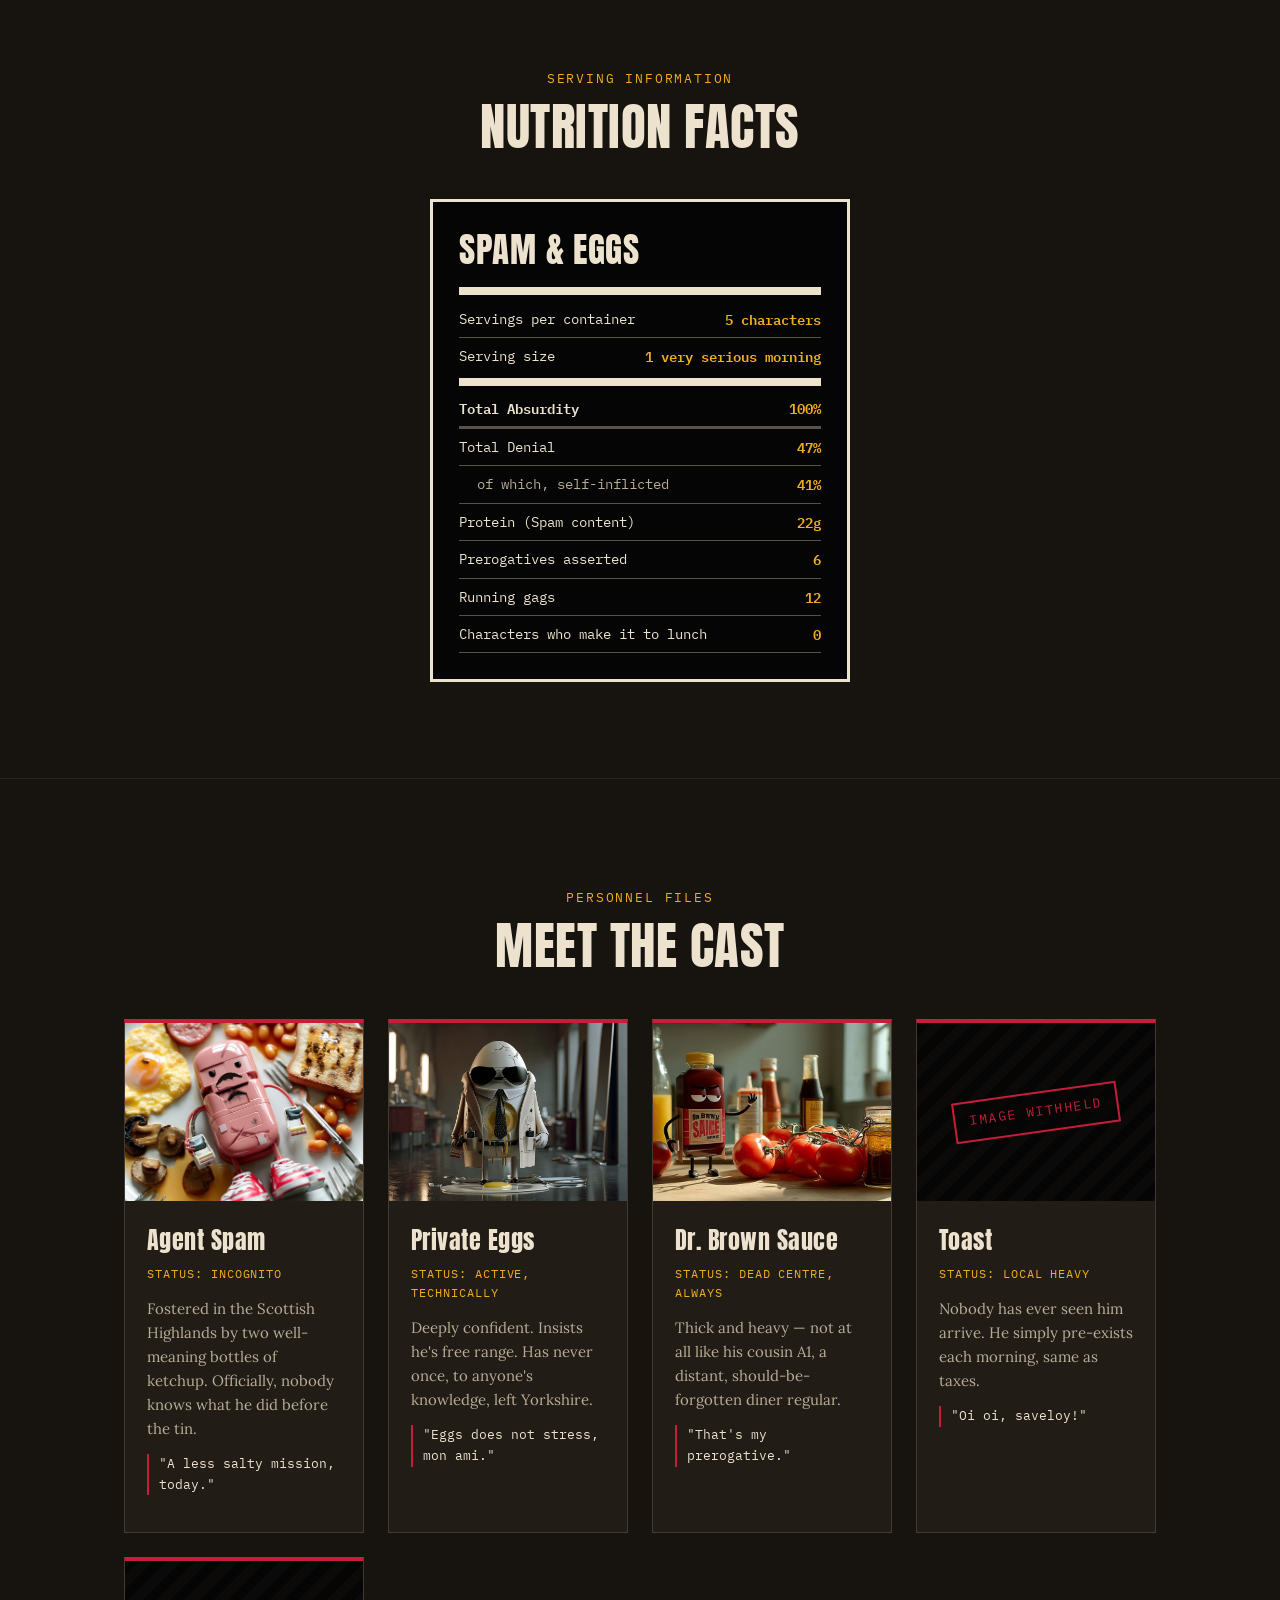
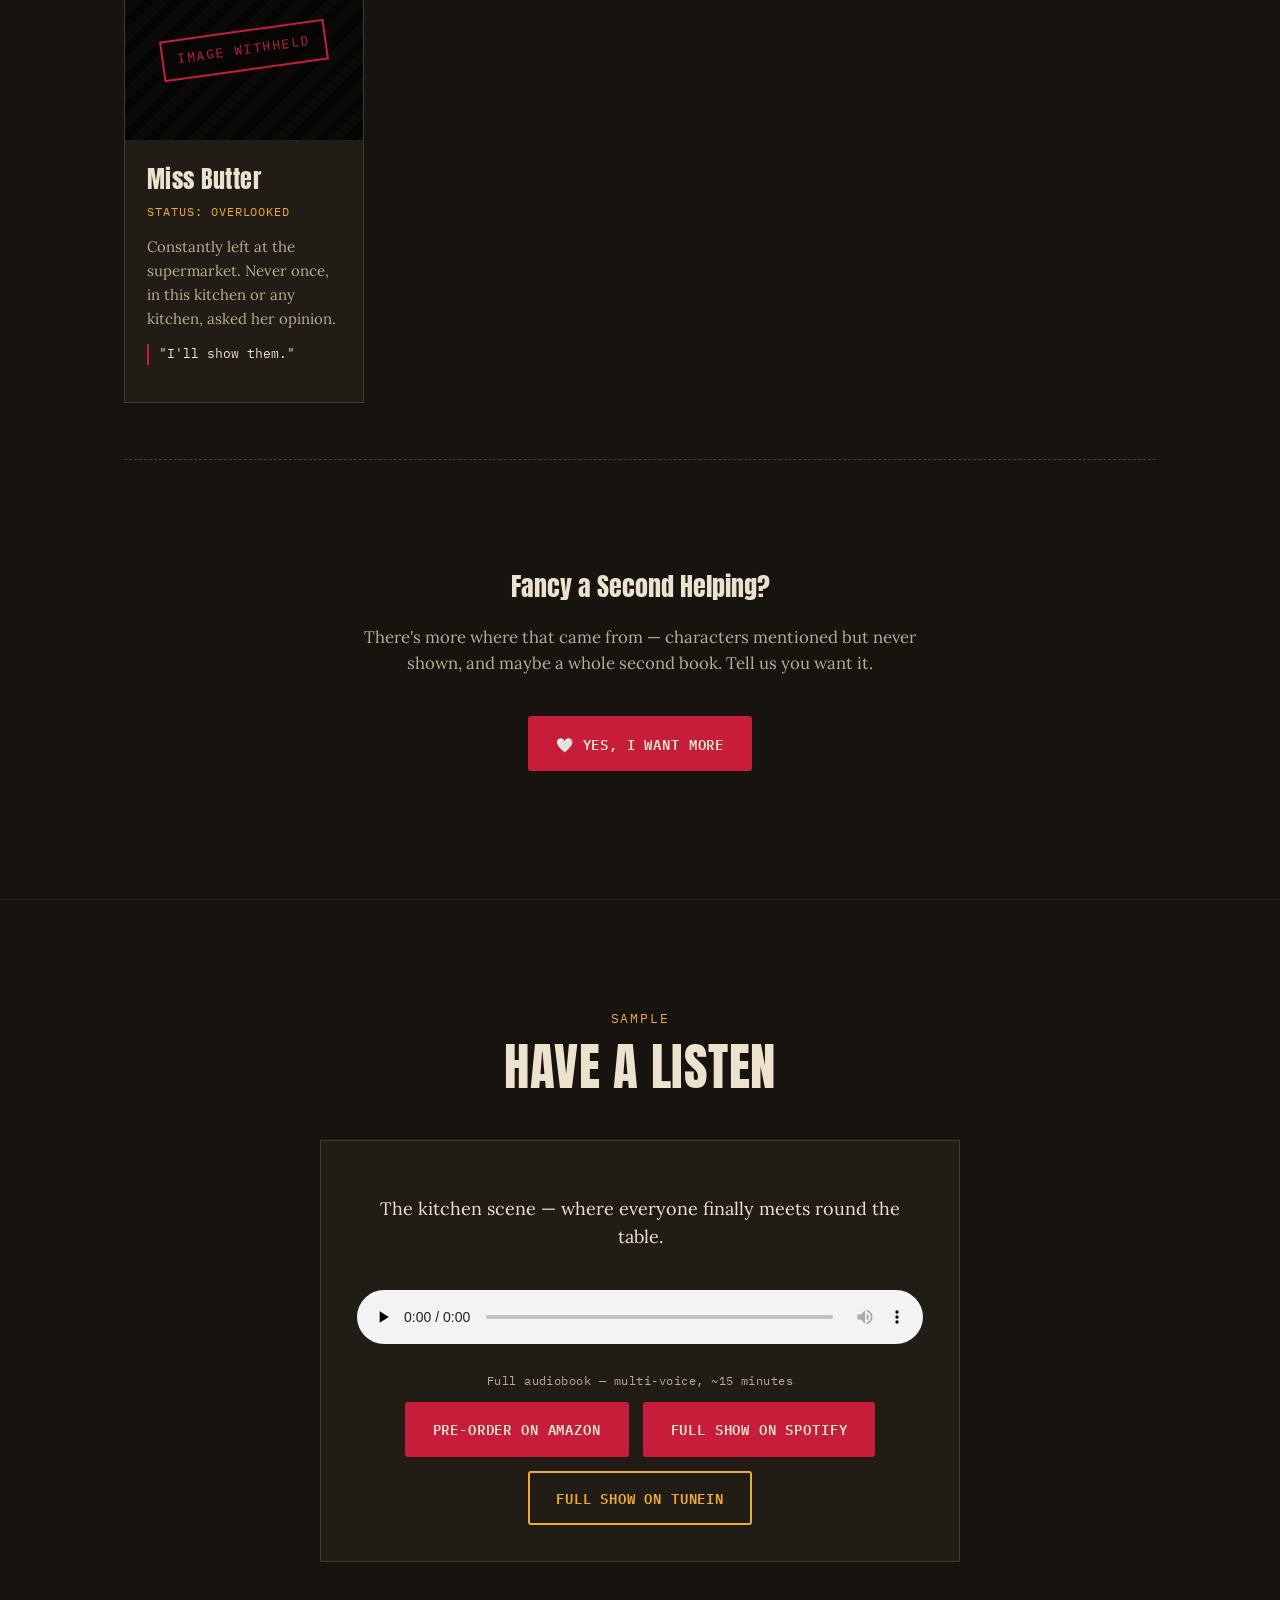
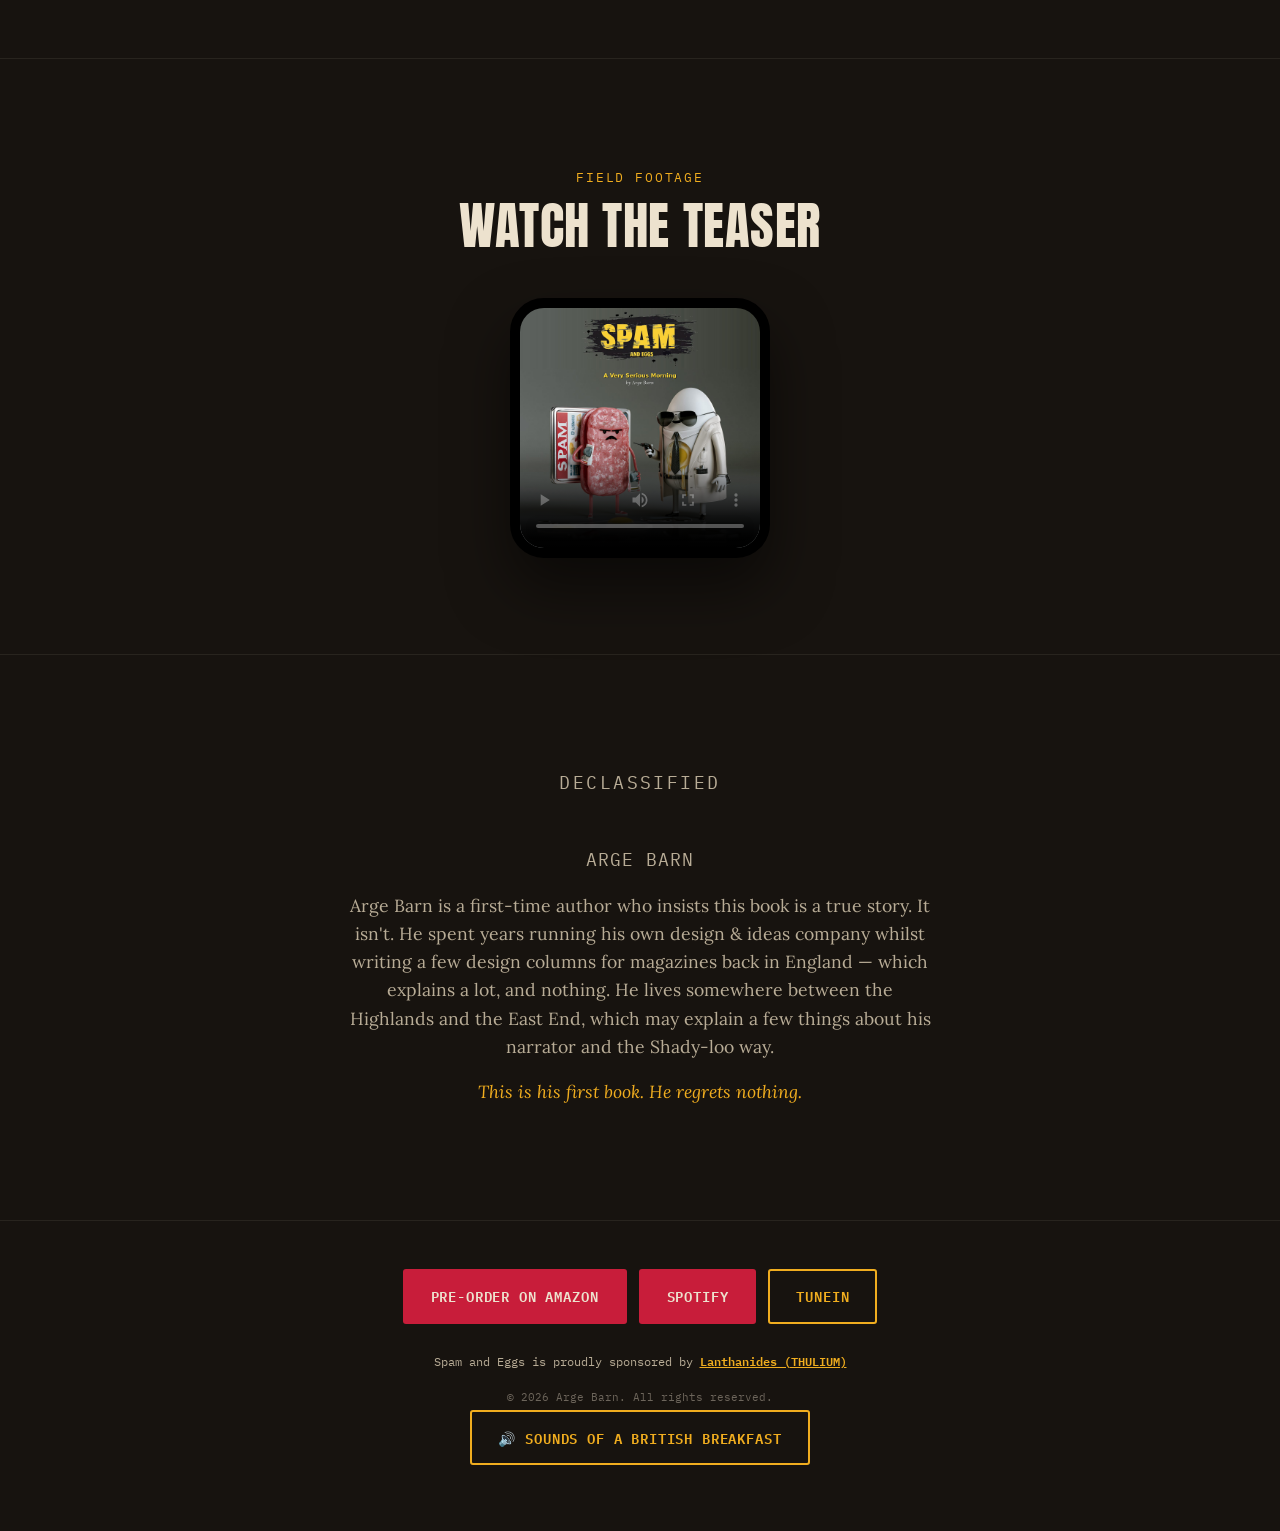
==== commit f0b88531: "Update button label for voice trigger" ====
--- a/index2.html
+++ b/index2.html
@@ -55,7 +55,7 @@
       <a class="btn btn-outline" href="http://tun.in/pyklT" target="_blank" rel="noopener">Listen on TuneIn</a>
     </div>
       <!-- Voice line: click to hear whichever character's hero video is playing -->
-<button id="voice-trigger" aria-label="Hear the character in the video">🔊 Hear this character</button>
+<button id="voice-trigger" aria-label="Play a voice line">🔊 Hear them</button>
   </div>
 
   <div class="scroll-cue">Scroll — if you dare</div>
--- a/assets/style.css
+++ b/assets/style.css
@@ -655,25 +655,24 @@
 }
 
 #voice-trigger {
-  position: fixed;
-  bottom: 20px;
-  right: 20px;
-  z-index: 50;
-  background: var(--spam-red);
-  color: var(--cream);
-  border: none;
-  padding: 12px 18px;
-  border-radius: 30px;
-  font-family: var(--mono);
-  font-size: 13px;
+  background: var(--yolk-gold);
+  color: var(--bg-void);
+  border: 2px solid var(--yolk-gold);
+  padding: 14px 26px;
+  border-radius: 3px;
+  font-family: var(--mono);
+  font-size: 14px;
   font-weight: 600;
+  letter-spacing: 0.06em;
+  text-transform: uppercase;
   cursor: pointer;
-  box-shadow: 0 6px 18px rgba(0,0,0,0.4);
-  transition: transform 0.15s ease;
+  transition: transform 0.15s ease, background-color 0.15s ease;
 }
 
 #voice-trigger:hover {
   transform: translateY(-2px);
+  background: var(--cream);
+  border-color: var(--cream);
 }
 
 /* ---------------- SOUNDS PAGE ---------------- */
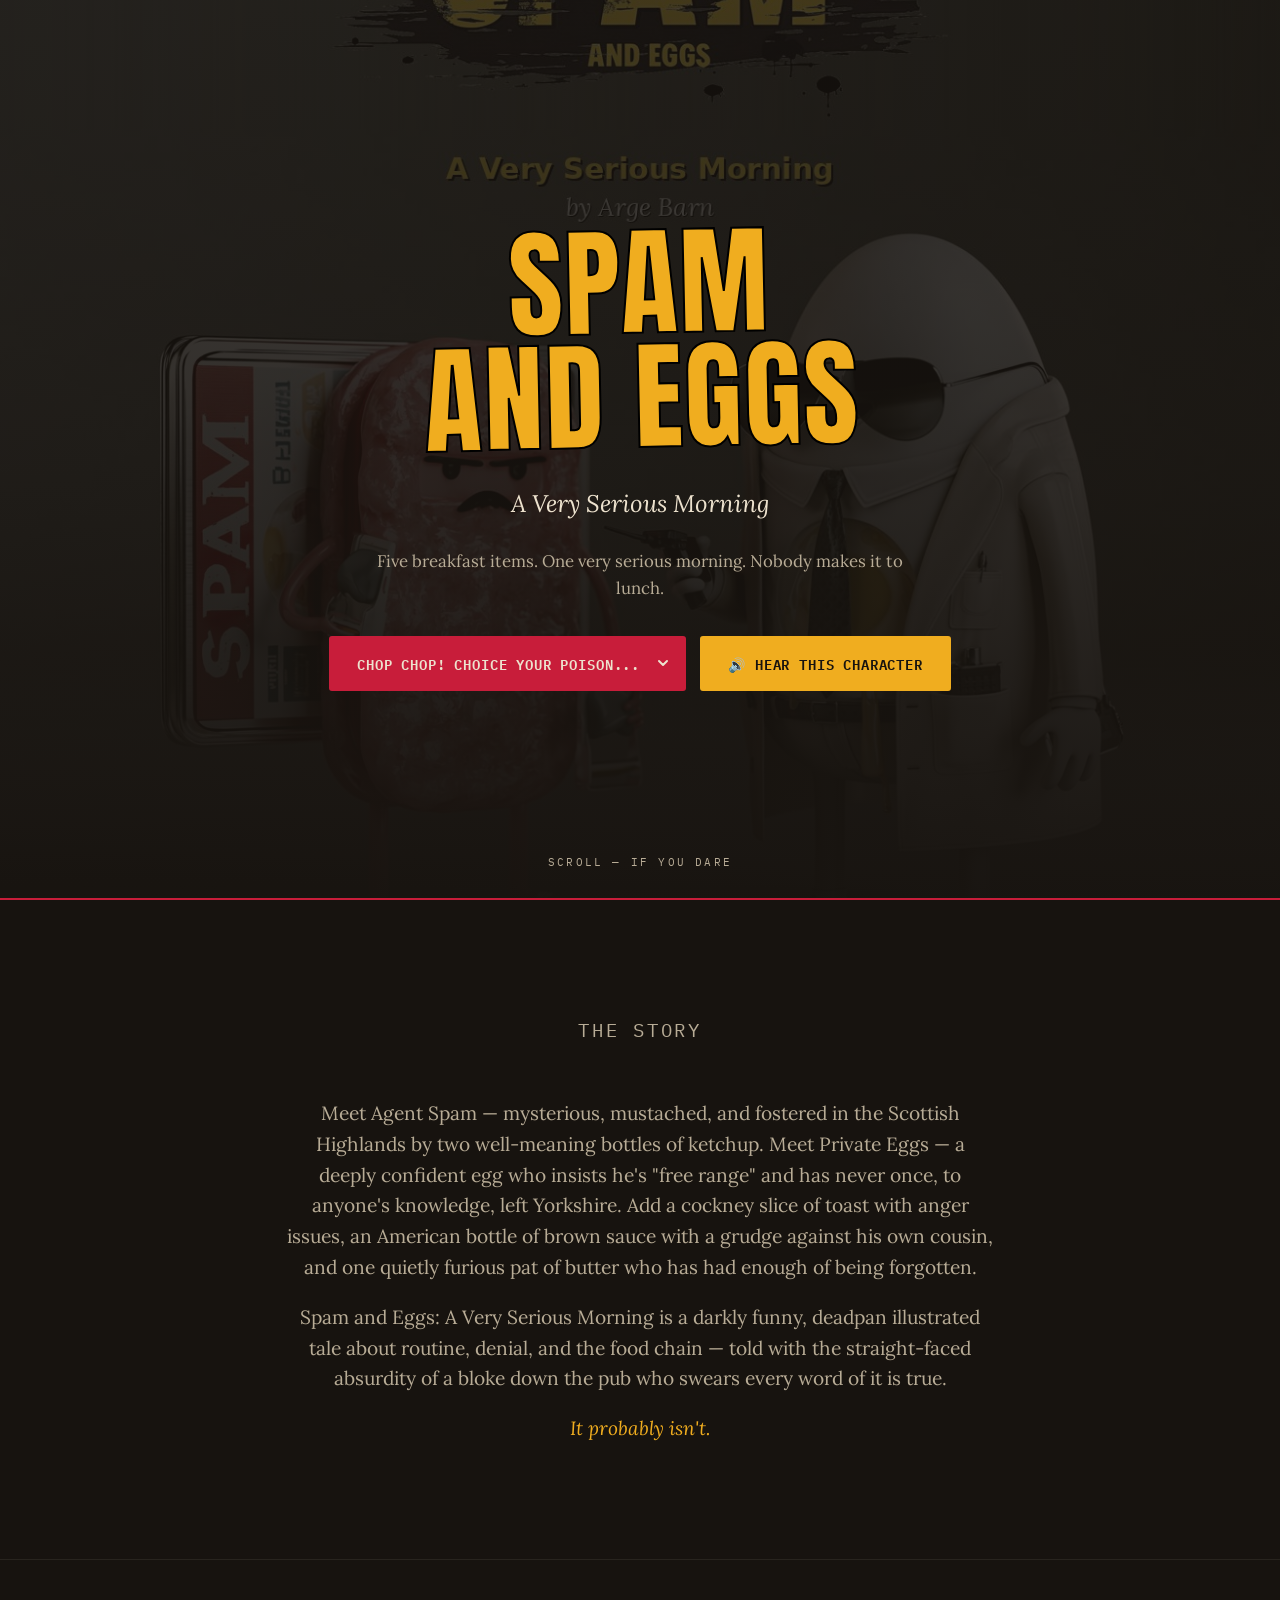
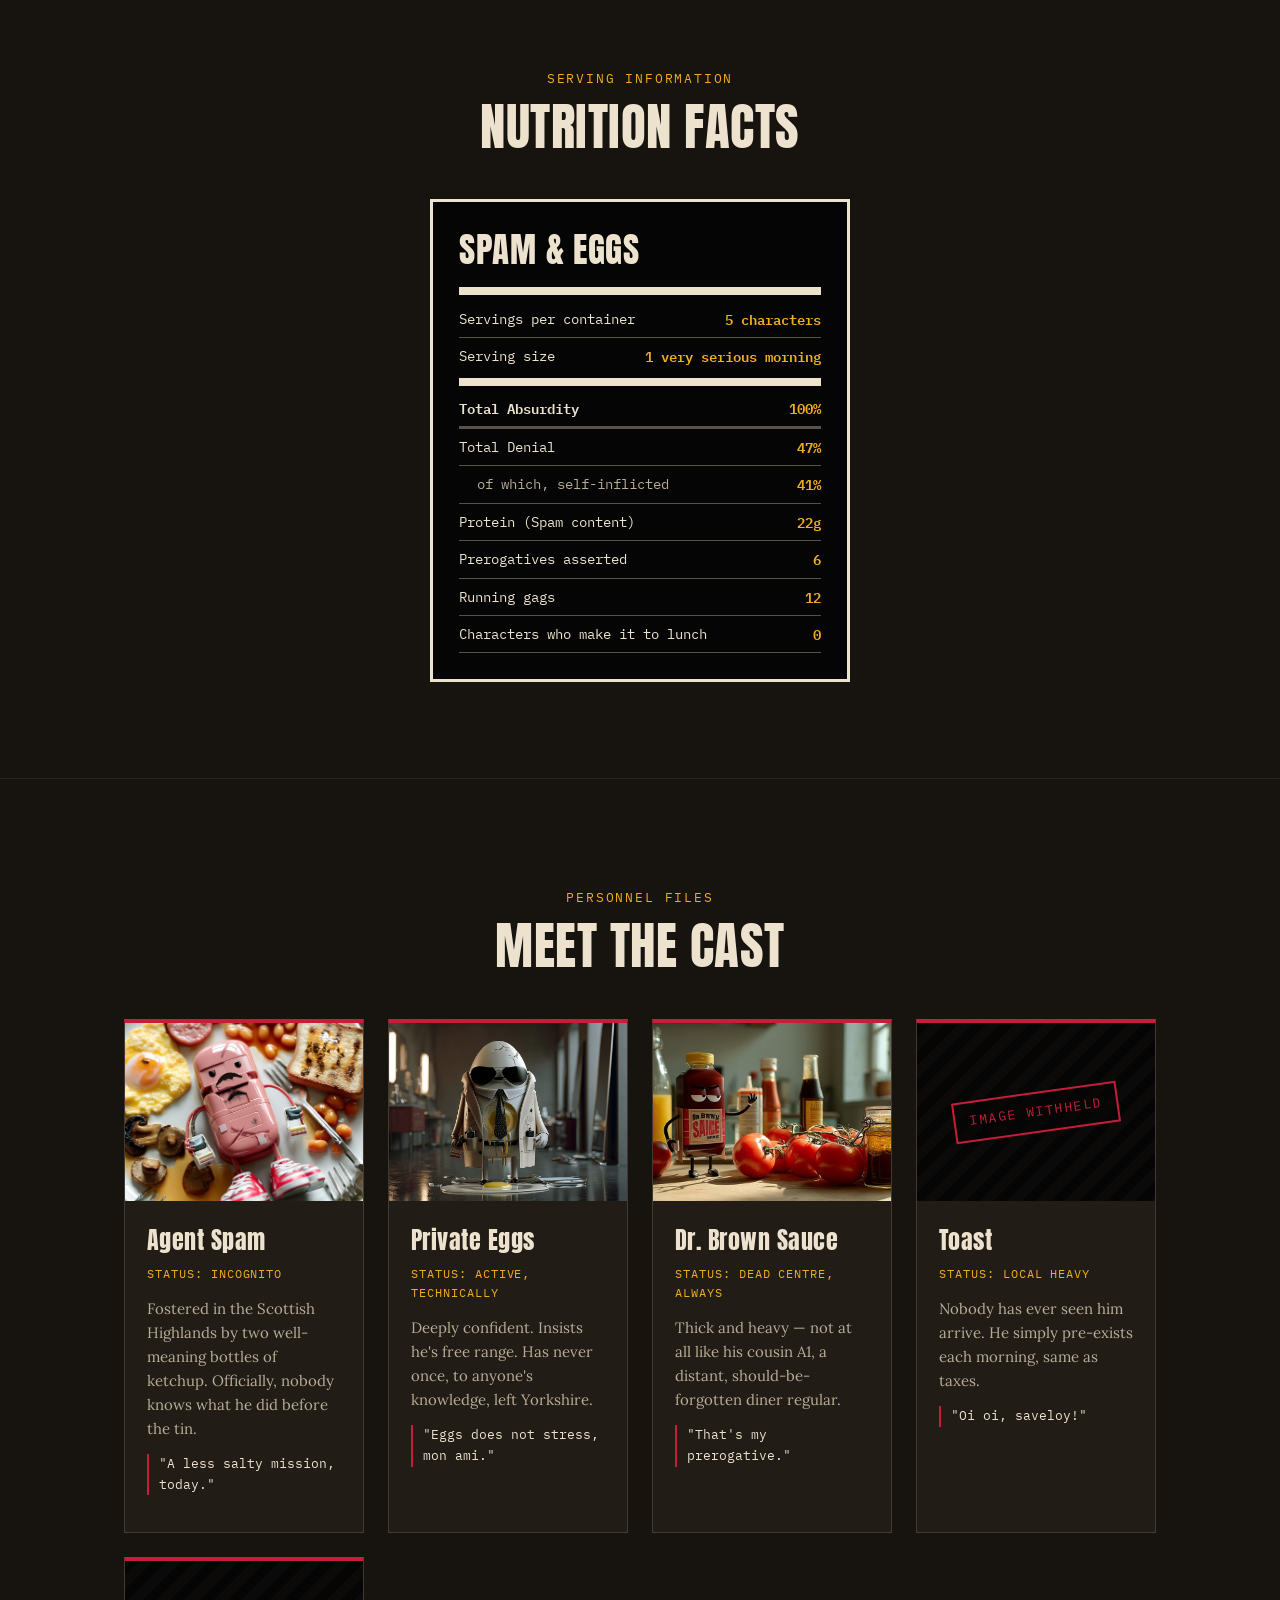
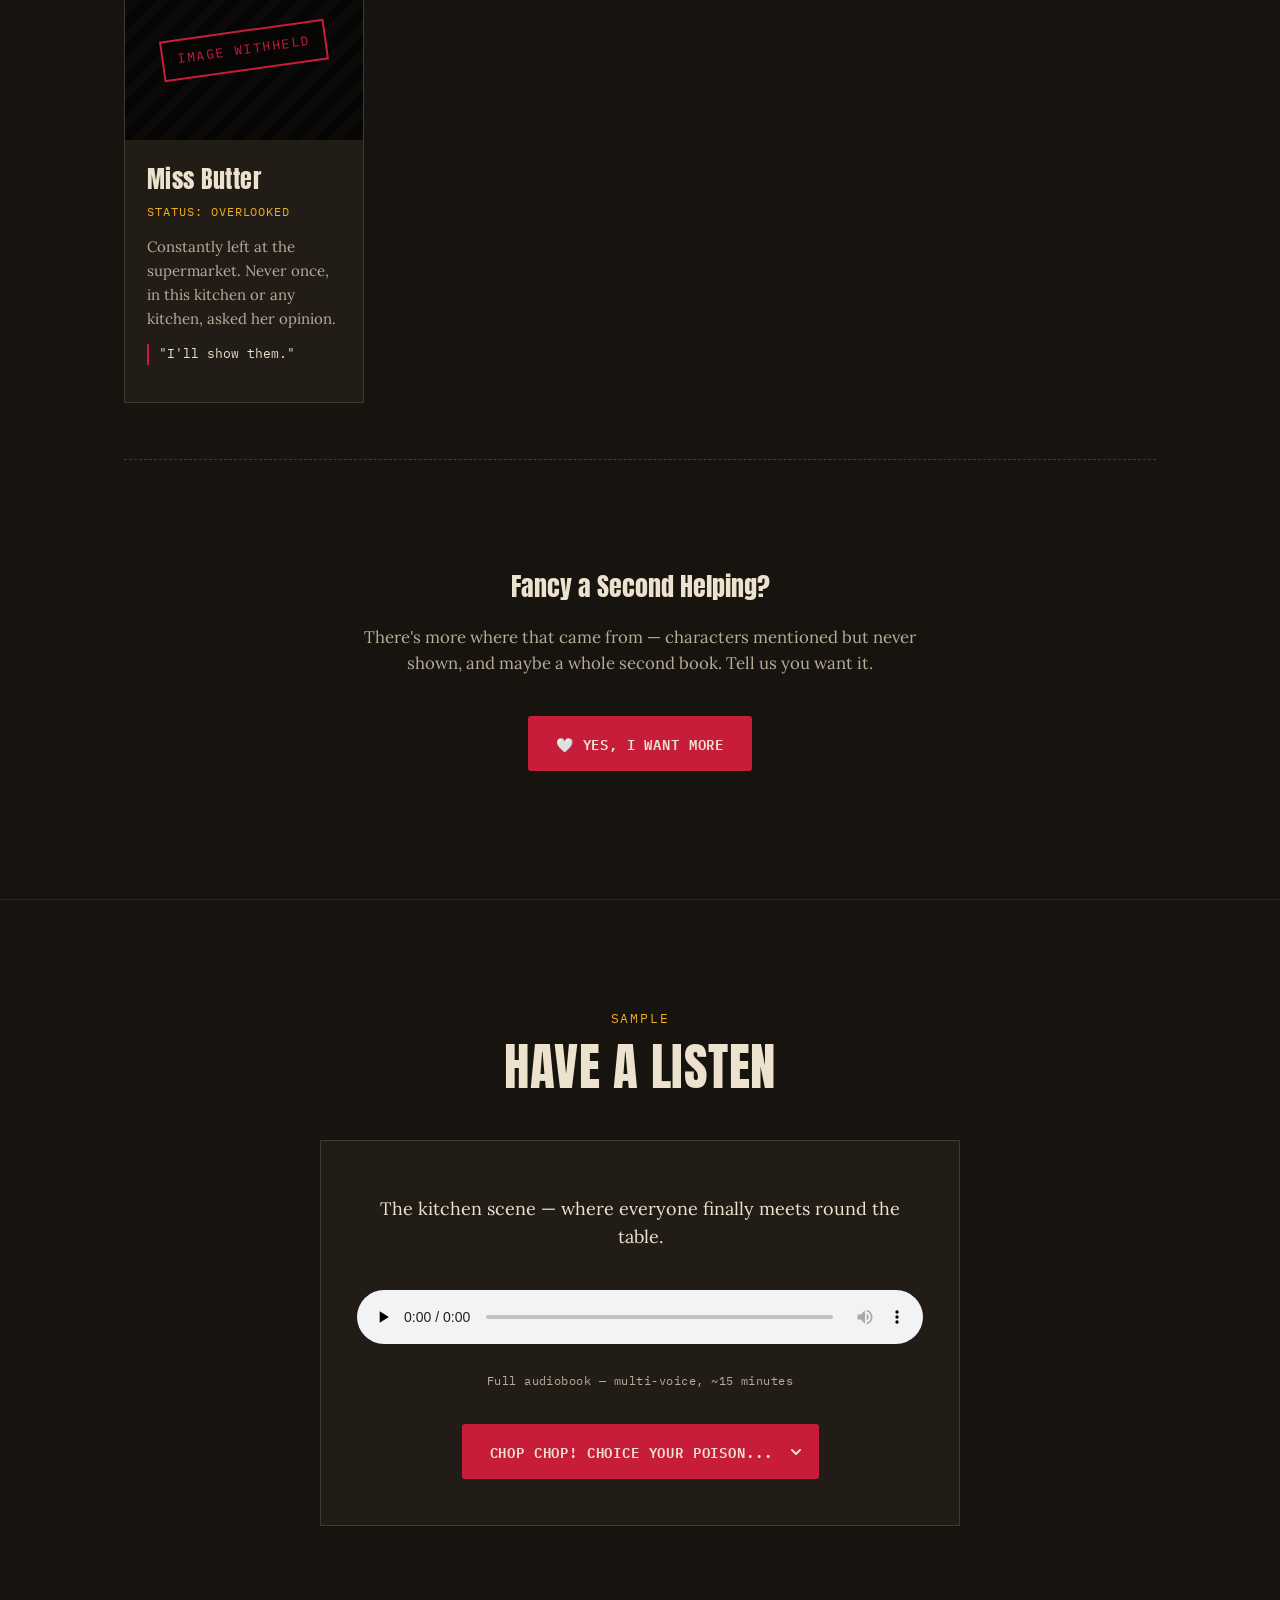
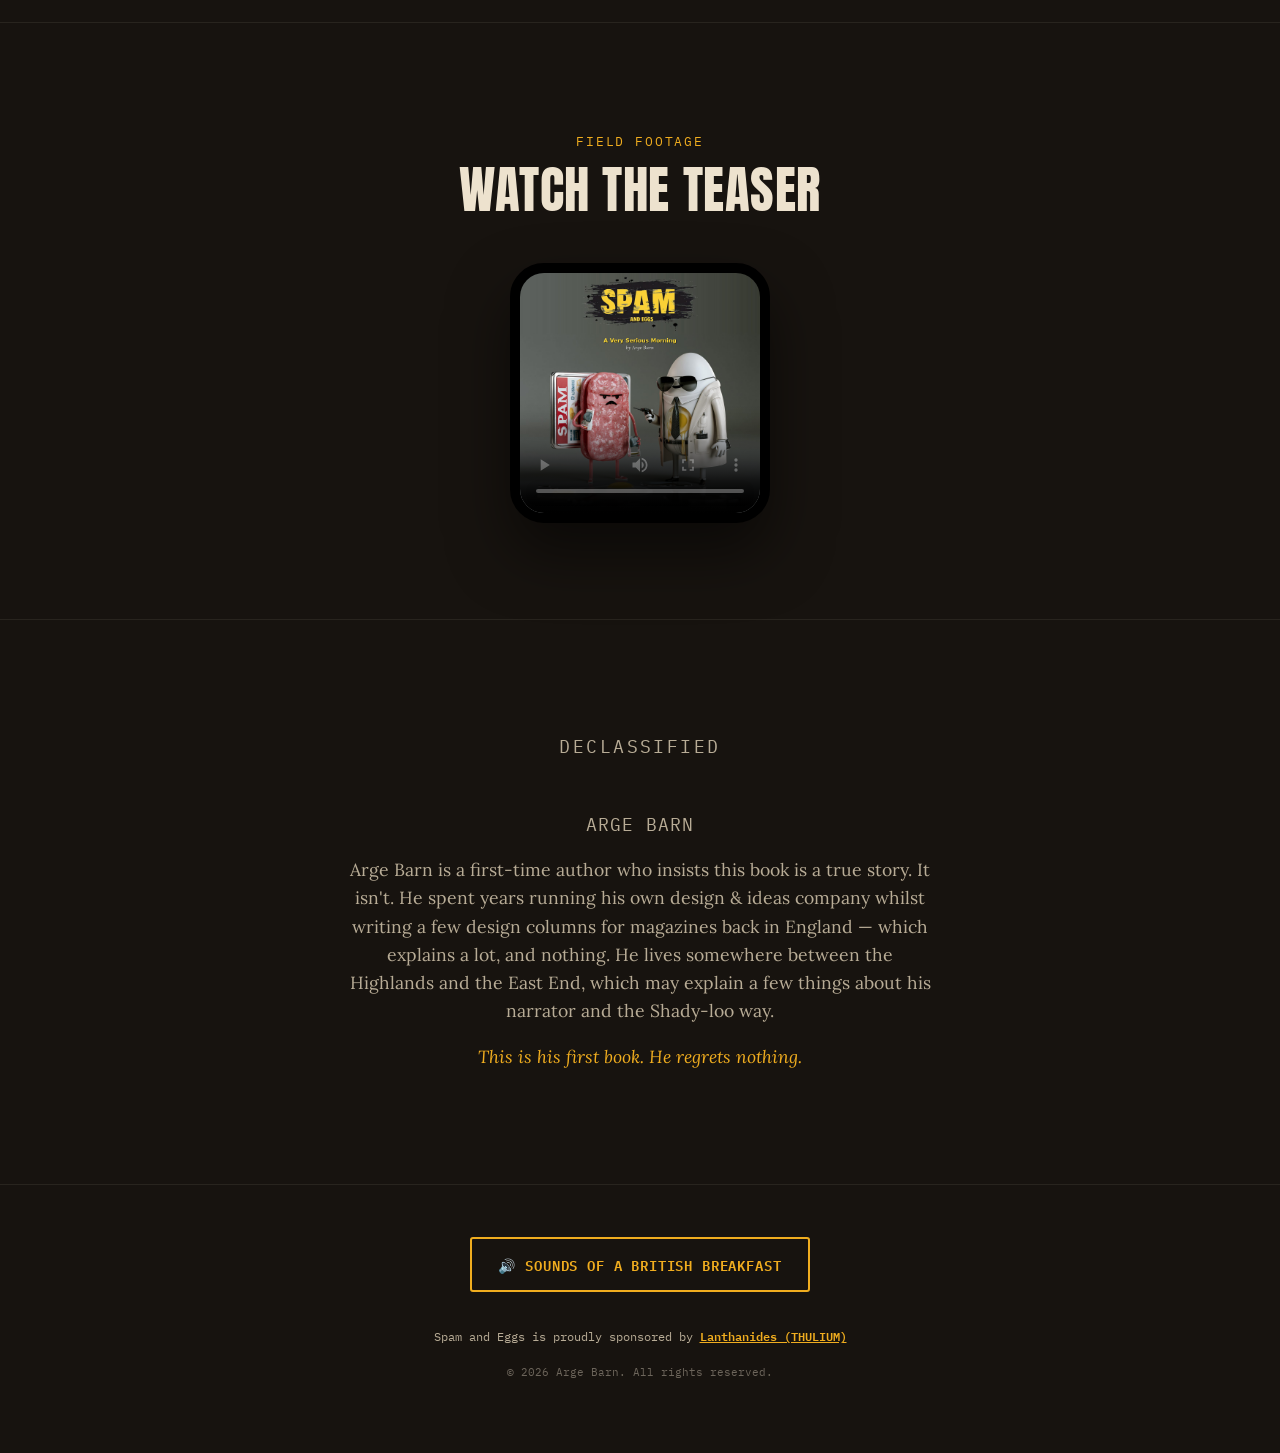
==== commit f1fe5622: "Enhance audio selection and clean up CTA elements Added a dropdown for platform selection and update" ====
--- a/index2.html
+++ b/index2.html
@@ -48,15 +48,31 @@
     </div>
     <p class="hero-sub">A Very Serious Morning</p>
     <p class="hero-tagline">Five breakfast items. One very serious morning. Nobody makes it to lunch.</p>
-    <div class="cta-row">
-       <a class="btn btn-primary" href="https://www.amazon.com/author/arge.barn?utm_source=website&utm_medium=button&utm_campaign=spam_and_eggs&utm_content=hero-amazon" target="_blank" rel="noopener">Pre-order on Amazon</a>
-      <a class="btn btn-primary" href="https://open.spotify.com/show/67nCnRK3Gd2xtgFxg7SGTk" target="_blank" rel="noopener">Listen on Spotify</a>
-      <!-- TODO: paste your actual TuneIn show URL below in place of "#" -->
-      <a class="btn btn-outline" href="http://tun.in/pyklT" target="_blank" rel="noopener">Listen on TuneIn</a>
-    </div>
-      <!-- Voice line: click to hear whichever character's hero video is playing -->
-<button id="voice-trigger" aria-label="Play a voice line">🔊 Hear them</button>
-  </div>
+<div class="cta-row">
+      <div class="select-wrap">
+        <select class="platform-select" id="utmDropdown" onchange="openUTMLink(this.value)">
+          <option value="">Chop Chop! Choice your poison...</option>
+          <option value="https://open.spotify.com/show/67nCnRK3Gd2xtgFxg7SGTk?utm_source=website&utm_medium=button&utm_campaign=spam_and_eggs&utm_content=hero-spotify">Spotify</option>
+          <option value="http://tun.in/pyklT?utm_source=website&utm_medium=button&utm_campaign=spam_and_eggs&utm_content=hero-tunein">TuneIn</option>
+          <option value="https://www.everand.com/audiobook/1067543449/Spam-and-Eggs-A-Very-Serious-Morning?utm_source=website&utm_medium=button&utm_campaign=spam_and_eggs&utm_content=hero-everand">Everand</option>
+          <option value="https://www.barnesandnoble.com/w/spam-and-eggs-arge-barn/1150907553?ean=2940205787413&utm_source=website&utm_medium=button&utm_campaign=spam_and_eggs&utm_content=hero-barnesandnoble">Barnes and Noble</option>
+          <option value="https://www.kobo.com/sg/en/audiobook/spam-and-eggs?srsltid=AfmBOoq4gtz3ccm7_G0ovE7n1J6raLAivi0LPg5ln81gW19ZzTFlpRWP?utm_source=website&utm_medium=button&utm_campaign=spam_and_eggs&utm_content=hero-kobo">Kobo</option>
+        </select>
+        <span class="select-chevron"><svg viewBox="0 0 16 16"><path d="M4 6l4 4 4-4"/></svg></span>
+      </div>
+  <!-- Voice line: click to hear whichever character's hero video is playing -->
+<button id="voice-trigger" aria-label="Hear the character in the video">🔊 Hear this character</button>
+<audio id="voice-line" preload="auto"></audio>
+    </div>
+  </div>
+    <script>
+      function openUTMLink(url) {
+        if (url) {
+          window.open(url, '_blank');
+          document.getElementById('utmDropdown').value = "";
+        }
+      }
+    </script>
 
   <div class="scroll-cue">Scroll — if you dare</div>
 </section>
@@ -170,10 +186,8 @@
       <div class="bonus-revealed" id="bonus-revealed" hidden>
         <p class="eyebrow" style="text-align:center;">Declassified</p>
         <div class="cast-grid bonus-grid">
-          <div class="dossier">
-            <div class="dossier-photo">
-              <div class="redacted-photo"><span class="redacted-stamp">Never Rendered</span></div>
-            </div>
+          <div class="dossier" data-char="A1-busking">
+             <div class="dossier-photo"><img src="assets/images/A1-busking.jpg" alt="A1 sauce"></div>
             <div class="dossier-body">
               <div class="dossier-name">A1</div>
               <div class="dossier-status">Status: Distant, should-be-forgotten</div>
@@ -253,13 +267,21 @@
         Your browser doesn't support embedded audio — grab the full show on Spotify instead.
       </audio>
       <p class="small">Full audiobook — multi-voice, ~15 minutes</p>
-      <div class="cta-row" style="margin-top:10px;">
-         <a class="btn btn-primary" href="https://www.amazon.com/author/arge.barn?utm_source=website&utm_medium=button&utm_campaign=spam_and_eggs&utm_content=hero-amazon" target="_blank" rel="noopener">Pre-order on Amazon</a>
-        <a class="btn btn-primary" href="https://open.spotify.com/show/67nCnRK3Gd2xtgFxg7SGTk" target="_blank" rel="noopener">Full show on Spotify</a>
-        <a class="btn btn-outline" href="http://tun.in/pyklT" target="_blank" rel="noopener">Full show on TuneIn</a>
-      </div>
-    </div>
-  </div>
+     <div class="cta-row" style="margin-bottom:10px;">
+      <div class="select-wrap">
+         <select class="platform-select" id="utmDropdown" onchange="openUTMLink(this.value)">
+          <option value="">Chop Chop! Choice your poison...</option>
+          <option value="https://open.spotify.com/show/67nCnRK3Gd2xtgFxg7SGTk?utm_source=website&utm_medium=button&utm_campaign=spam_and_eggs&utm_content=listen-spotify">Spotify</option>
+          <option value="http://tun.in/pyklT?utm_source=website&utm_medium=button&utm_campaign=spam_and_eggs&utm_content=hero-tunein">TuneIn</option>
+          <option value="https://www.everand.com/audiobook/1067543449/Spam-and-Eggs-A-Very-Serious-Morning?utm_source=website&utm_medium=button&utm_campaign=spam_and_eggs&utm_content=listen-everand">Everand</option>
+          <option value="https://www.barnesandnoble.com/w/spam-and-eggs-arge-barn/1150907553?ean=2940205787413&utm_source=website&utm_medium=button&utm_campaign=spam_and_eggs&utm_content=listen-barnesandnoble">Barnes and Noble</option>
+          <option value="https://www.kobo.com/sg/en/audiobook/spam-and-eggs?srsltid=AfmBOoq4gtz3ccm7_G0ovE7n1J6raLAivi0LPg5ln81gW19ZzTFlpRWP?utm_source=website&utm_medium=button&utm_campaign=spam_and_eggs&utm_content=listen-kobo">Kobo</option>
+        </select>
+        <span class="select-chevron"><svg viewBox="0 0 16 16"><path d="M4 6l4 4 4-4"/></svg></span>
+      </div>
+    </div>
+ </div>
+    </div>
 </section>
 
 <!-- ============ WATCH ============ -->
@@ -293,19 +315,11 @@
 <!-- ============ FOOTER ============ -->
 <footer>
   <div class="wrap">
-    <div class="btn-row">
-       <a class="btn btn-primary" href="https://www.amazon.com/author/arge.barn?utm_source=website&utm_medium=button&utm_campaign=spam_and_eggs&utm_content=hero-amazon" target="_blank" rel="noopener">Pre-order on Amazon</a>
-      <a class="btn btn-primary" href="https://open.spotify.com/show/67nCnRK3Gd2xtgFxg7SGTk" target="_blank" rel="noopener">Spotify</a>
-      <a class="btn btn-outline" href="http://tun.in/pyklT" target="_blank" rel="noopener">TuneIn</a>
-    </div>
-    </div>
+    <p><a class="btn btn-outline" href="sounds.html">🔊 Sounds of a British Breakfast</a></p><br>
     <p class="sponsor-line">Spam and Eggs is proudly sponsored by <a href="https://argefaber.github.io/Lanthanides-THULIUM/" target="_blank" rel="noopener">Lanthanides (THULIUM)</a></p>
     <p class="copyright">© 2026 Arge Barn. All rights reserved.</p>
-  <p></p><a class="btn btn-outline" href="sounds.html">🔊 Sounds of a British Breakfast</a></p>
   </div>
 </footer>
-
-
 
 <script>
   (function () {
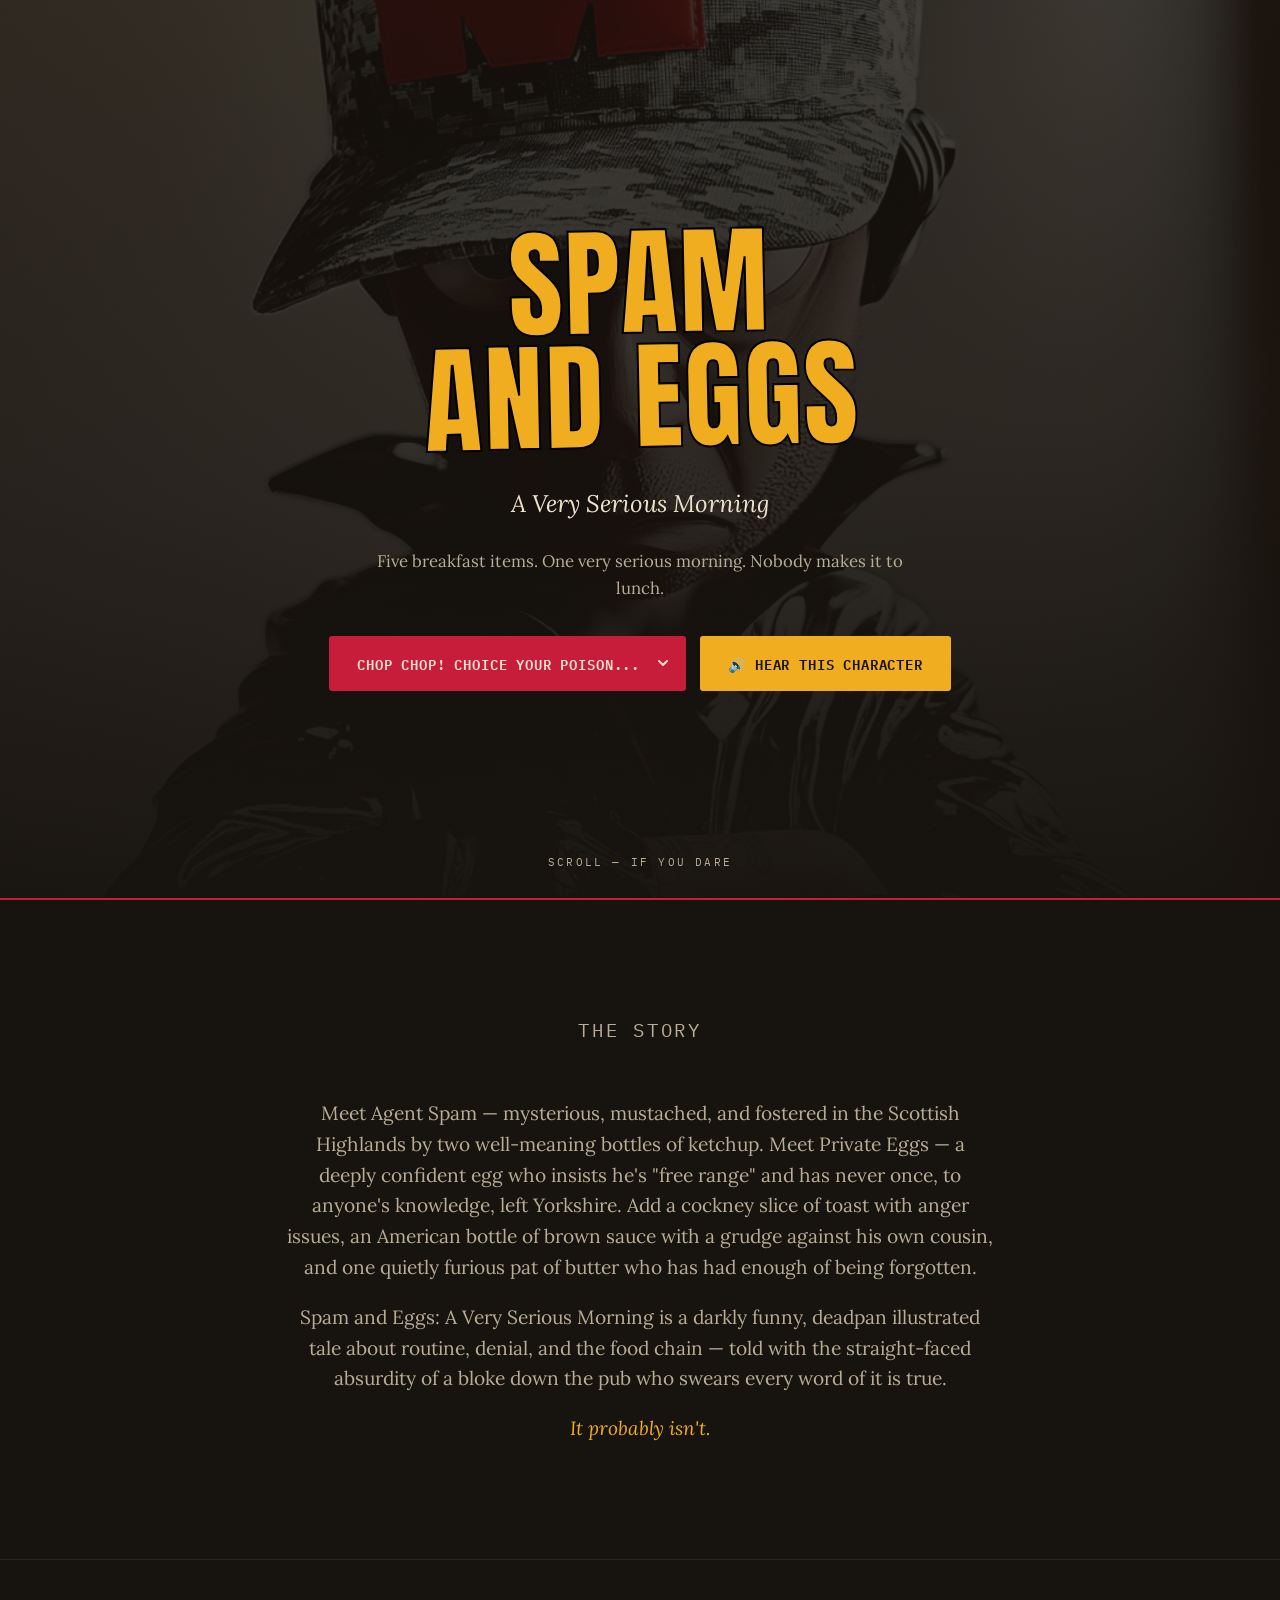
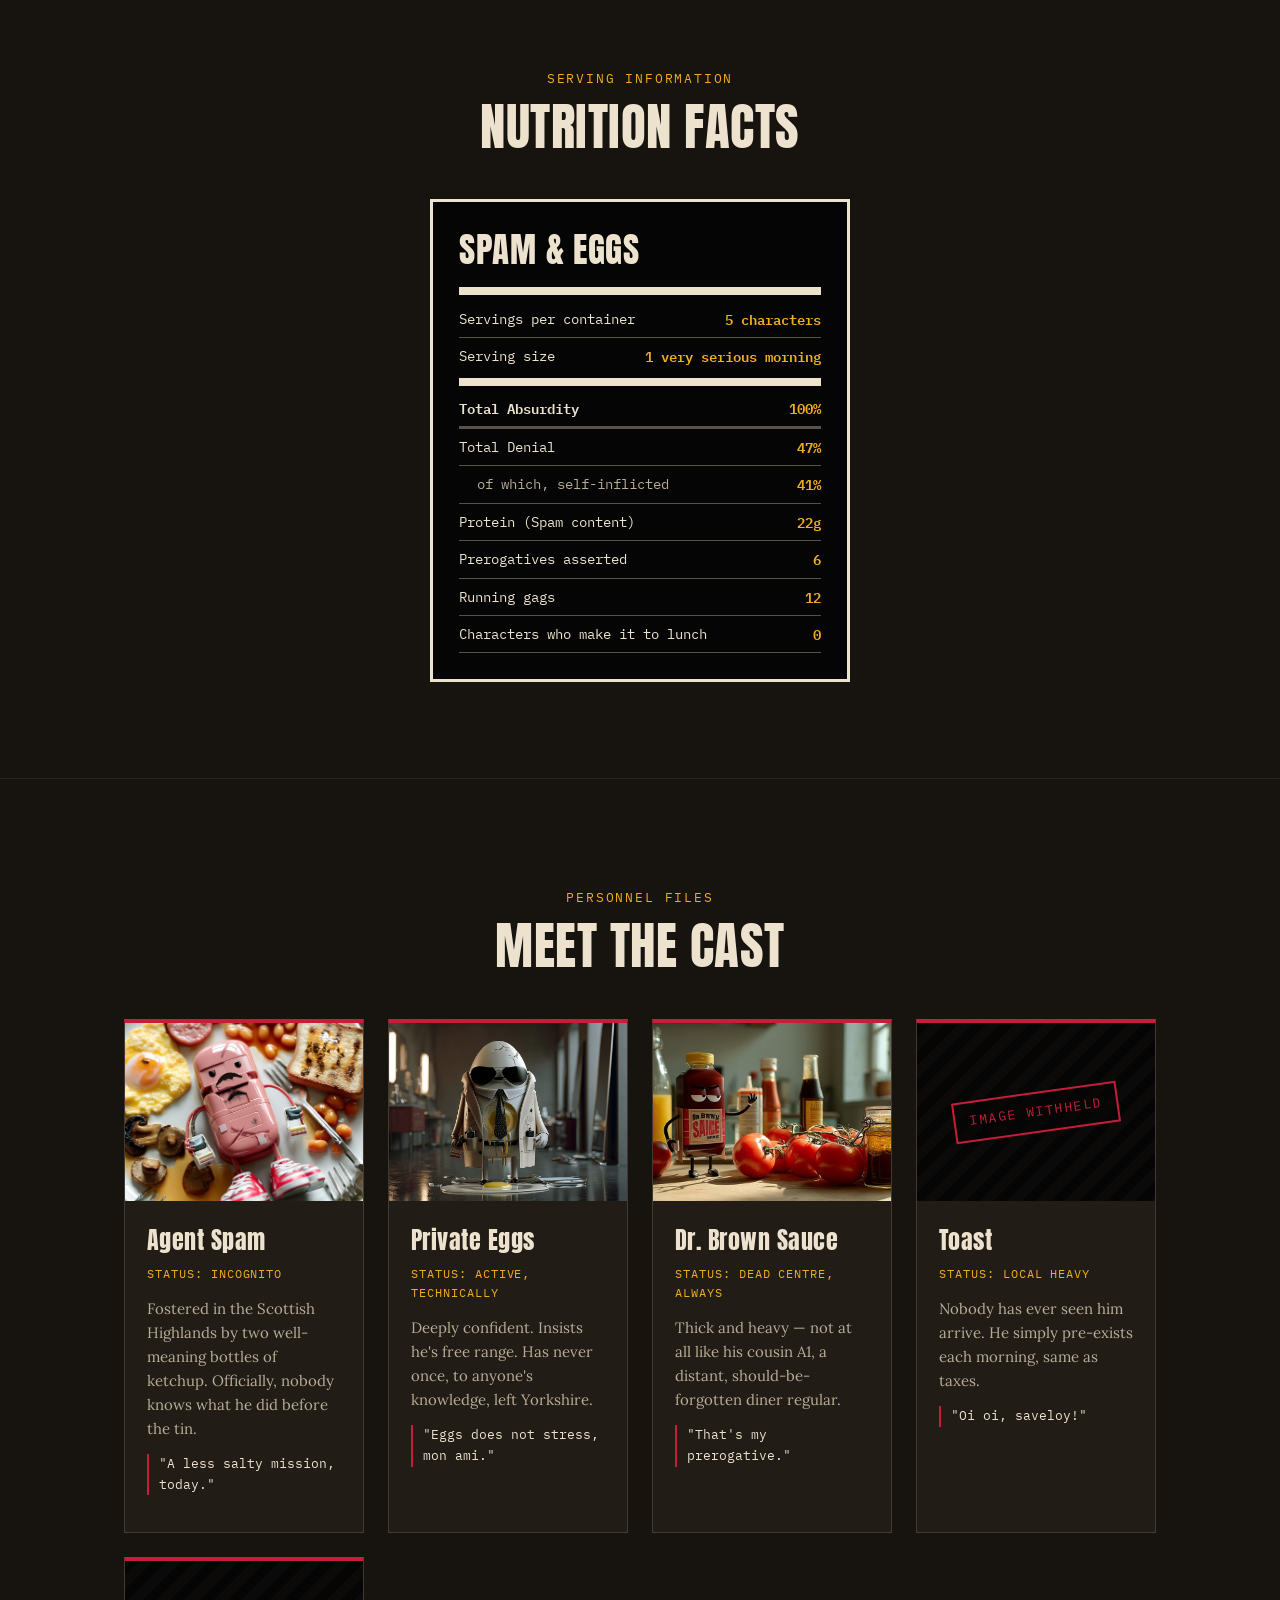
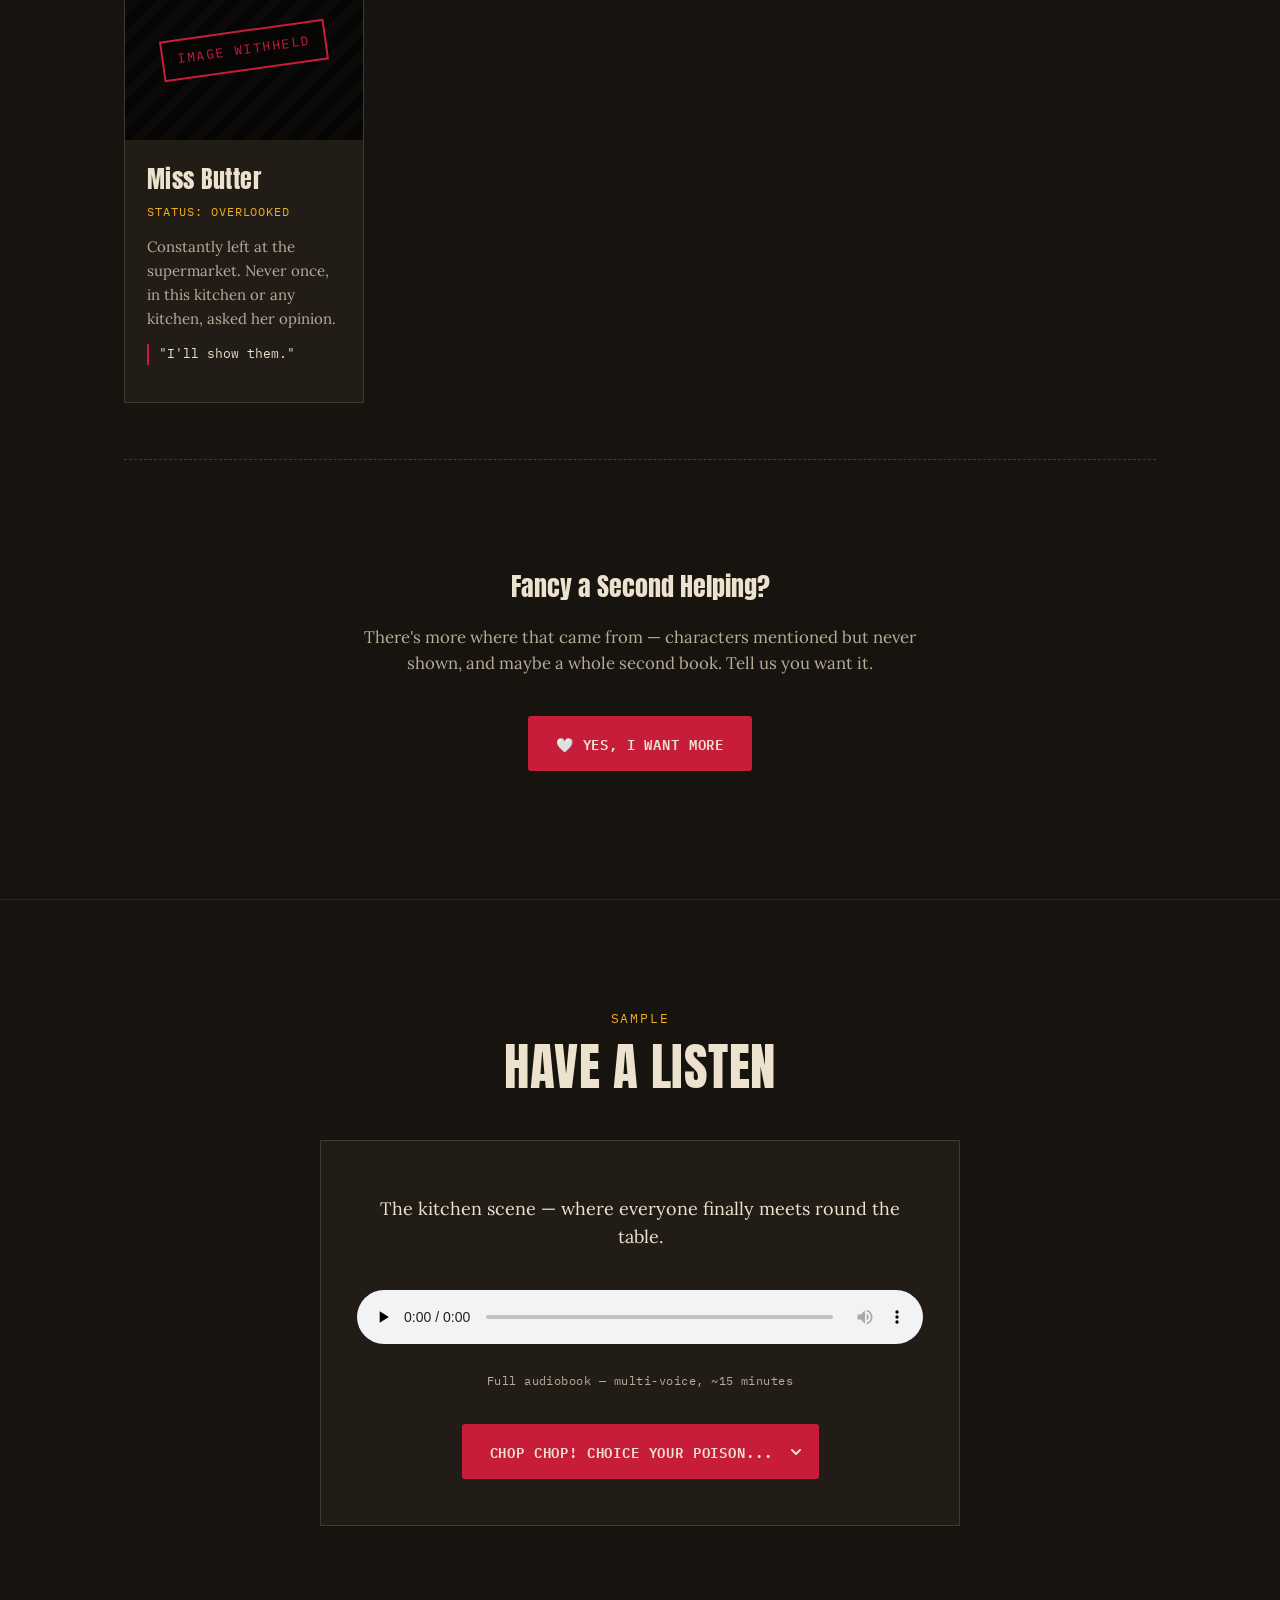
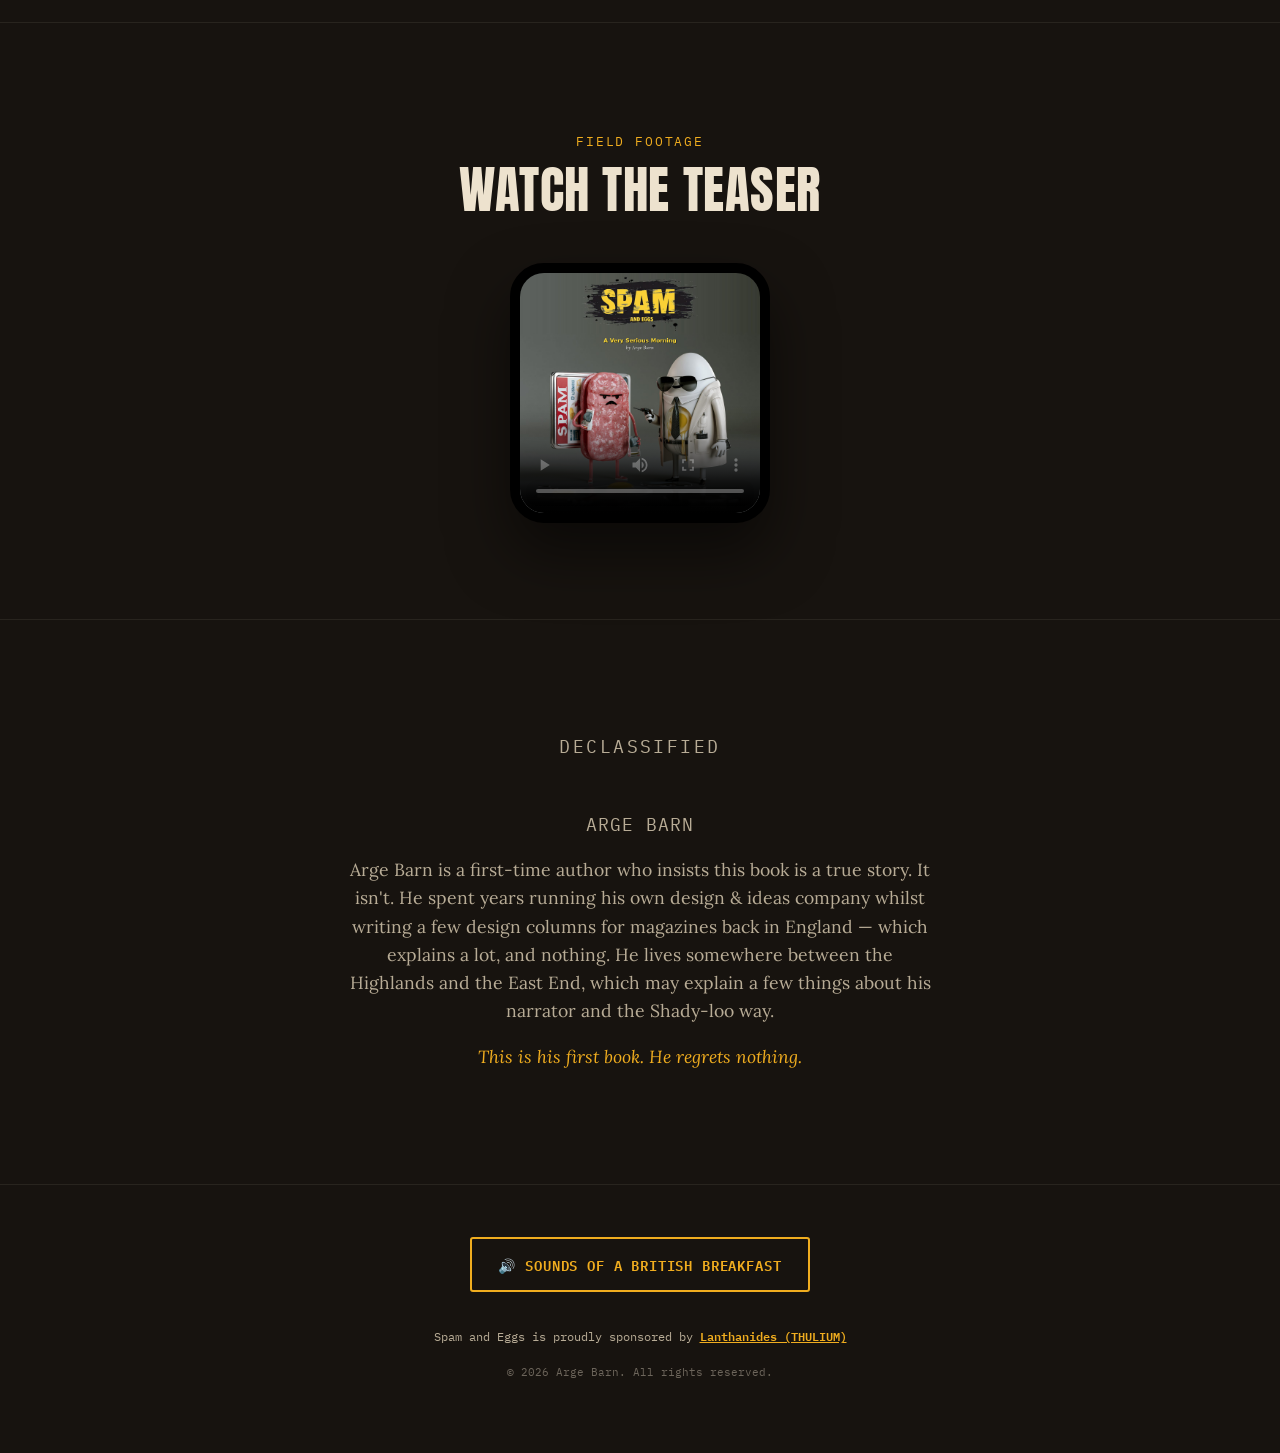
==== commit ff20664e: "Change hero video poster image" ====
--- a/index2.html
+++ b/index2.html
@@ -20,28 +20,65 @@
 
 <!-- ============ HERO ============ -->
 <section class="hero">
-  <video autoplay muted loop playsinline poster="assets/images/cover.jpg" id="hero-video">
+  <video autoplay muted loop playsinline poster="assets/images/hero-fallback.jpg" id="hero-video">
     <source src="assets/video/hero-bond.mp4" type="video/mp4">
   </video>
-  <script>
-    // Each hero clip paired with its matching voice line.
-    // Add a real audioSrc for the others as you get clips recorded —
-    // until then they fall back to the default voice-line.mp3.
-    var HERO_CLIPS = [
-      { video: 'assets/video/hero-bond.mp4',              audio: 'assets/audio/voice-line.mp3' },
-      { video: 'assets/video/hero-brownsauce.mp4',         audio: 'assets/audio/voice-line2.mp3' },
-      { video: 'assets/video/hero-spam-streetfighter.mp4', audio: 'assets/audio/voice-line3.mp3' },
-      { video: 'assets/video/hero-toast-crazy.mp4',        audio: 'assets/audio/voice-line4.mp3' },
-      { video: 'assets/video/hero-butter-angry.mp4',        audio: 'assets/audio/voice-line5.mp3' }
-    ];
-    var CURRENT_HERO = HERO_CLIPS[Math.floor(Math.random() * HERO_CLIPS.length)];
-
-    (function () {
-      var vid = document.getElementById('hero-video');
-      vid.querySelector('source').src = CURRENT_HERO.video;
-      vid.load();
-    })();
-  </script>
+<script>
+var HERO_CLIPS = [
+  {
+    video: 'assets/video/hero-bond.mp4',
+    audio: 'assets/audio/voice-line.mp3'
+  },
+  {
+    video: 'assets/video/hero-brownsauce.mp4',
+    audio: 'assets/audio/voice-line2.mp3'
+  },
+  {
+    video: 'assets/video/hero-spam-streetfighter.mp4',
+    audio: 'assets/audio/voice-line3.mp3'
+  },
+  {
+    video: 'assets/video/hero-toast-crazy.mp4',
+    audio: 'assets/audio/voice-line4.mp3'
+  },
+  {
+    video: 'assets/video/hero-butter-angry.mp4',
+    audio: 'assets/audio/voice-line5.mp3'
+  }
+];
+
+var CURRENT_HERO_INDEX = Math.floor(Math.random() * HERO_CLIPS.length);
+var CURRENT_HERO = HERO_CLIPS[CURRENT_HERO_INDEX];
+
+(function () {
+  var vid = document.getElementById('hero-video');
+
+  function loadHero(index) {
+    CURRENT_HERO_INDEX = index;
+    CURRENT_HERO = HERO_CLIPS[index];
+
+    vid.querySelector('source').src = CURRENT_HERO.video;
+    vid.load();
+
+    // If the voice audio element already exists, update it too
+    var voiceLine = document.getElementById('voice-line');
+    if (voiceLine) {
+      voiceLine.src = CURRENT_HERO.audio;
+    }
+
+    vid.play().catch(function () {});
+  }
+
+  // Load the randomly selected opening video
+  loadHero(CURRENT_HERO_INDEX);
+
+  // Change video every 7 seconds
+  setInterval(function () {
+    var nextIndex = (CURRENT_HERO_INDEX + 1) % HERO_CLIPS.length;
+    loadHero(nextIndex);
+  }, 7000);
+})();
+</script>
   <div class="hero-content">
     <div class="torn-banner">
       <h1>Spam<br>and Eggs</h1>
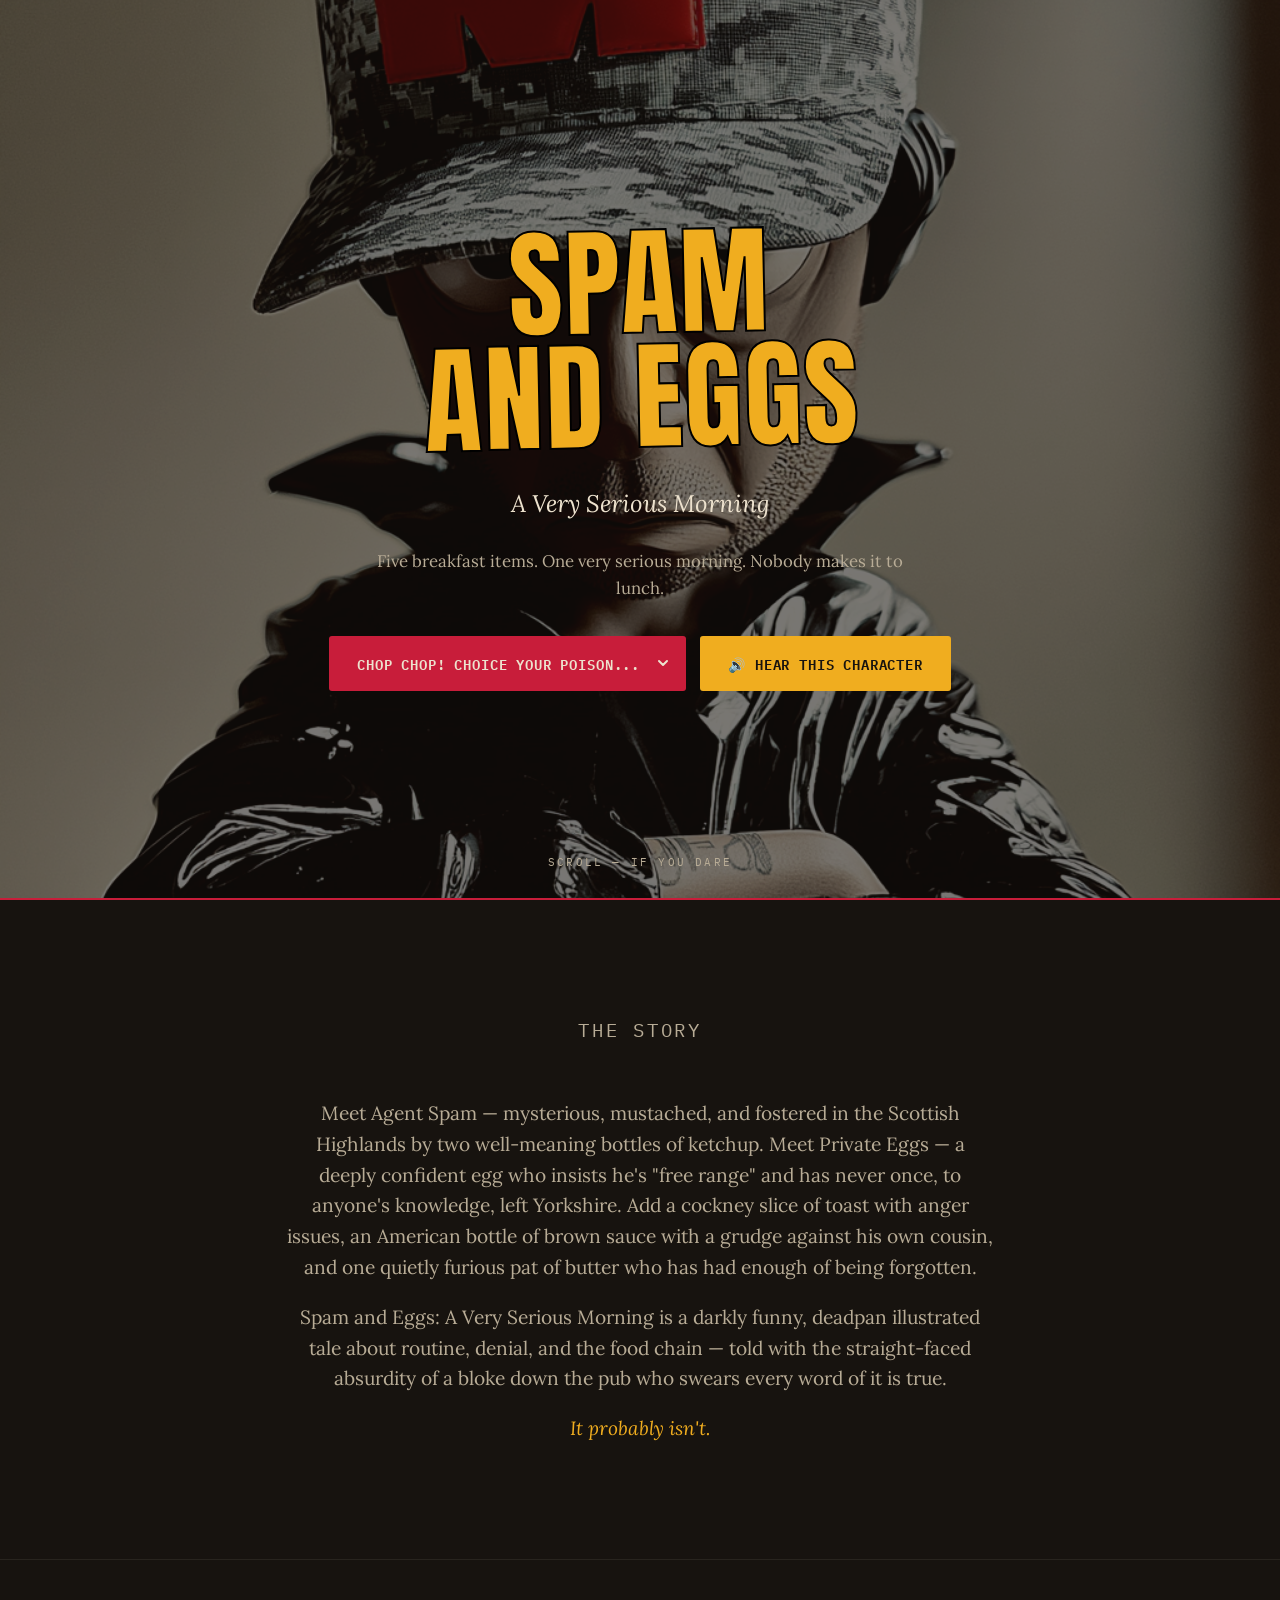
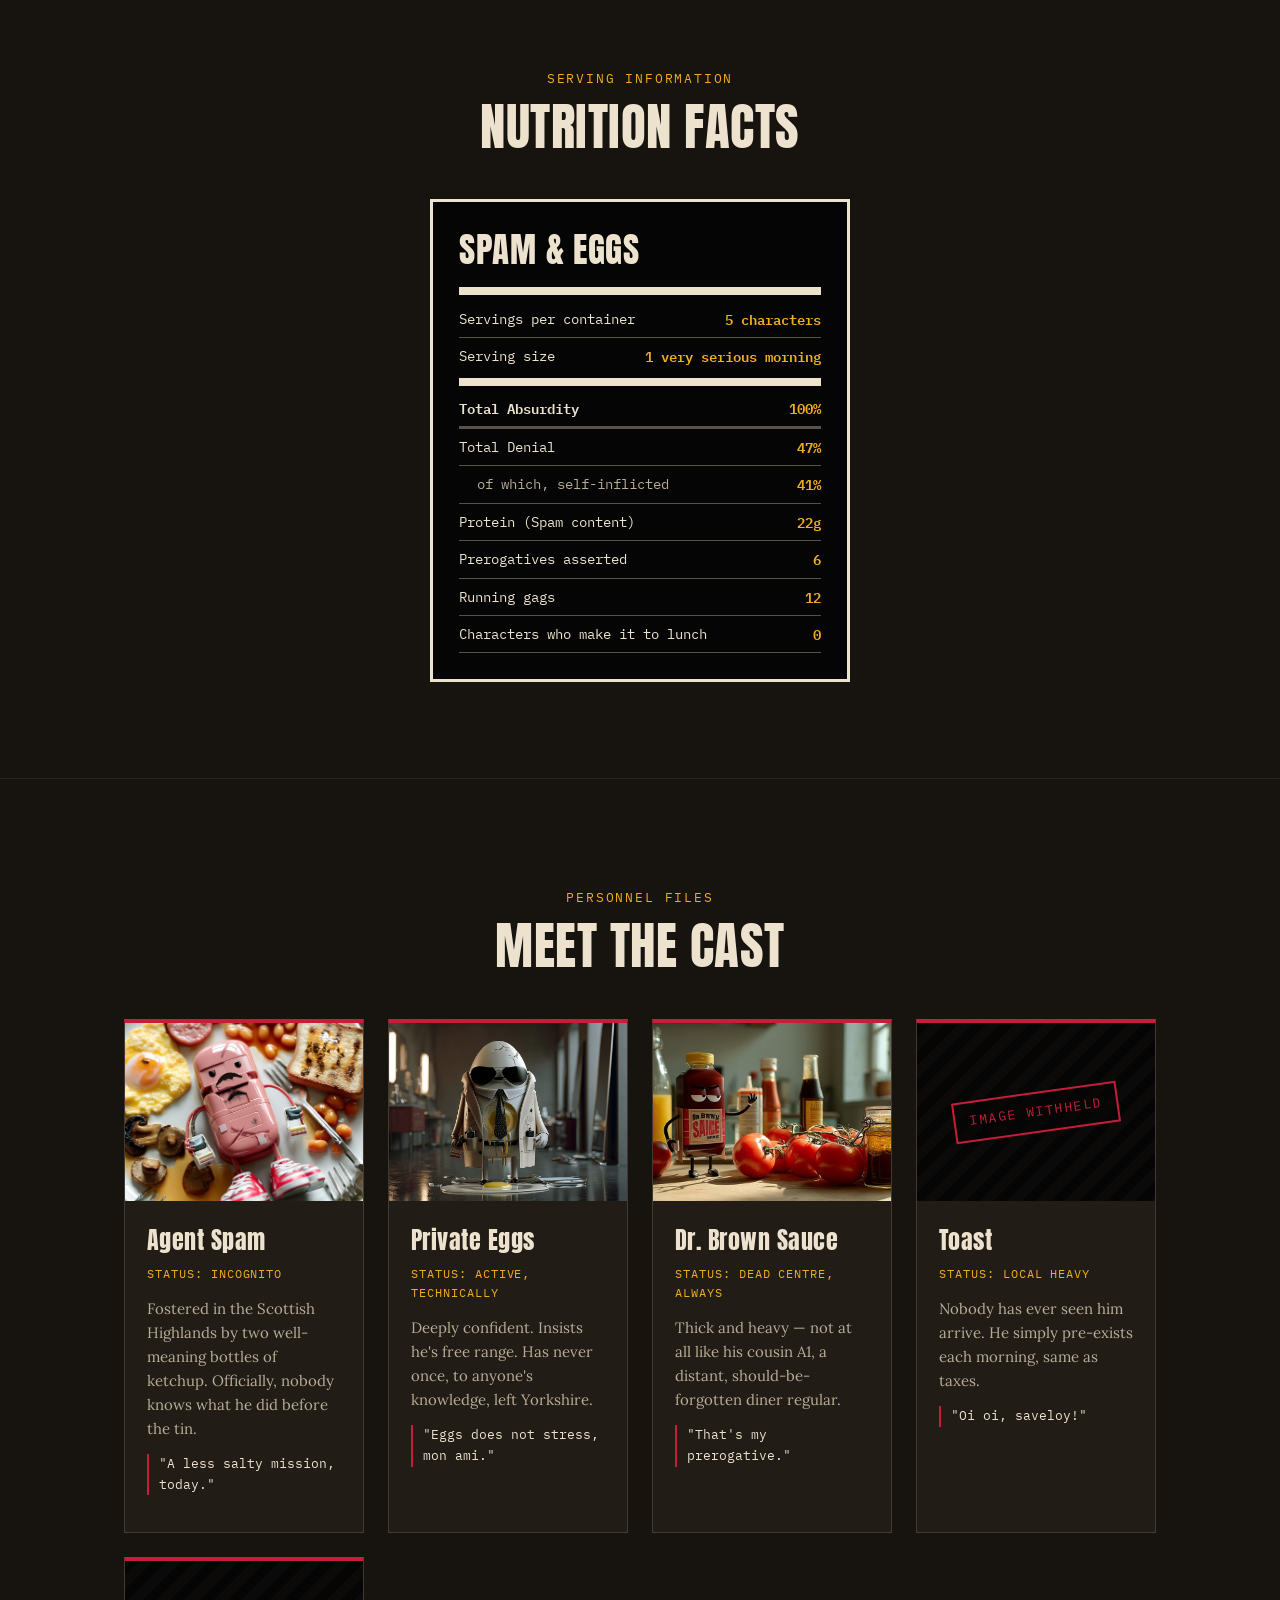
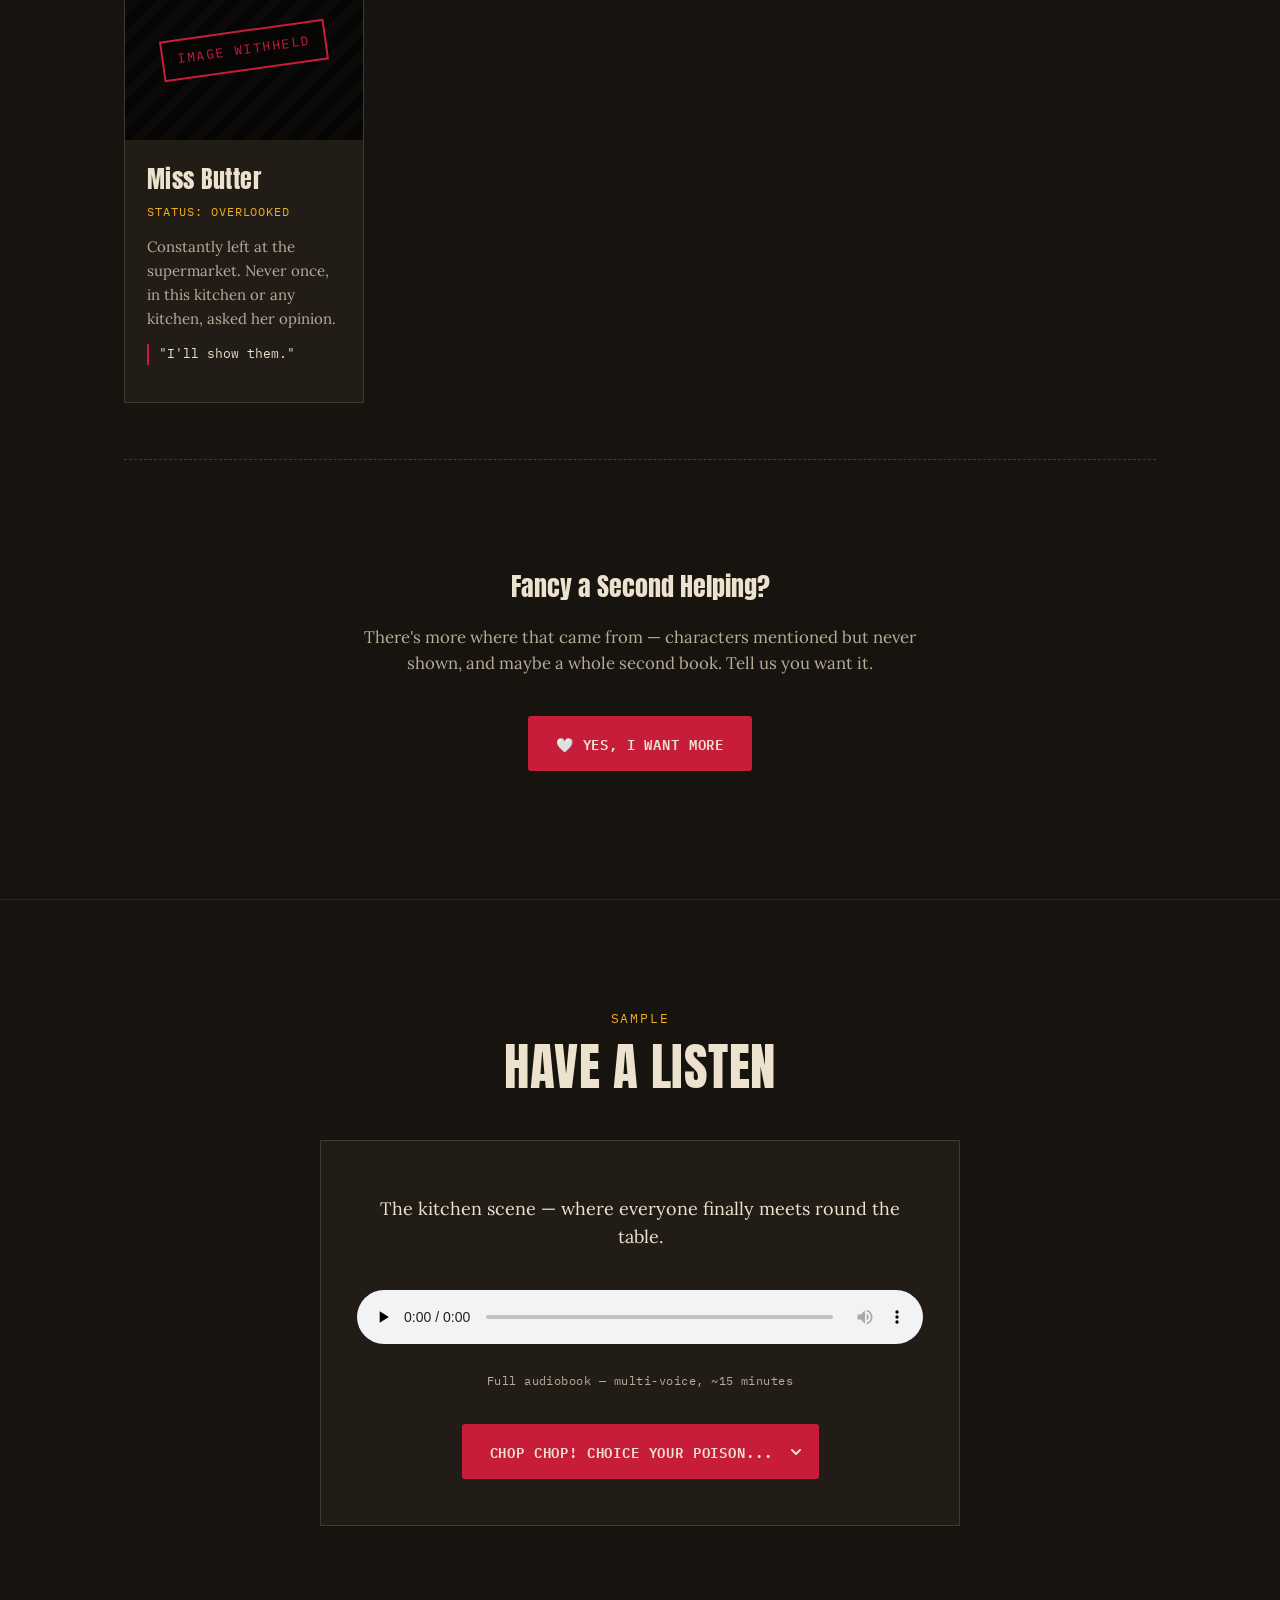
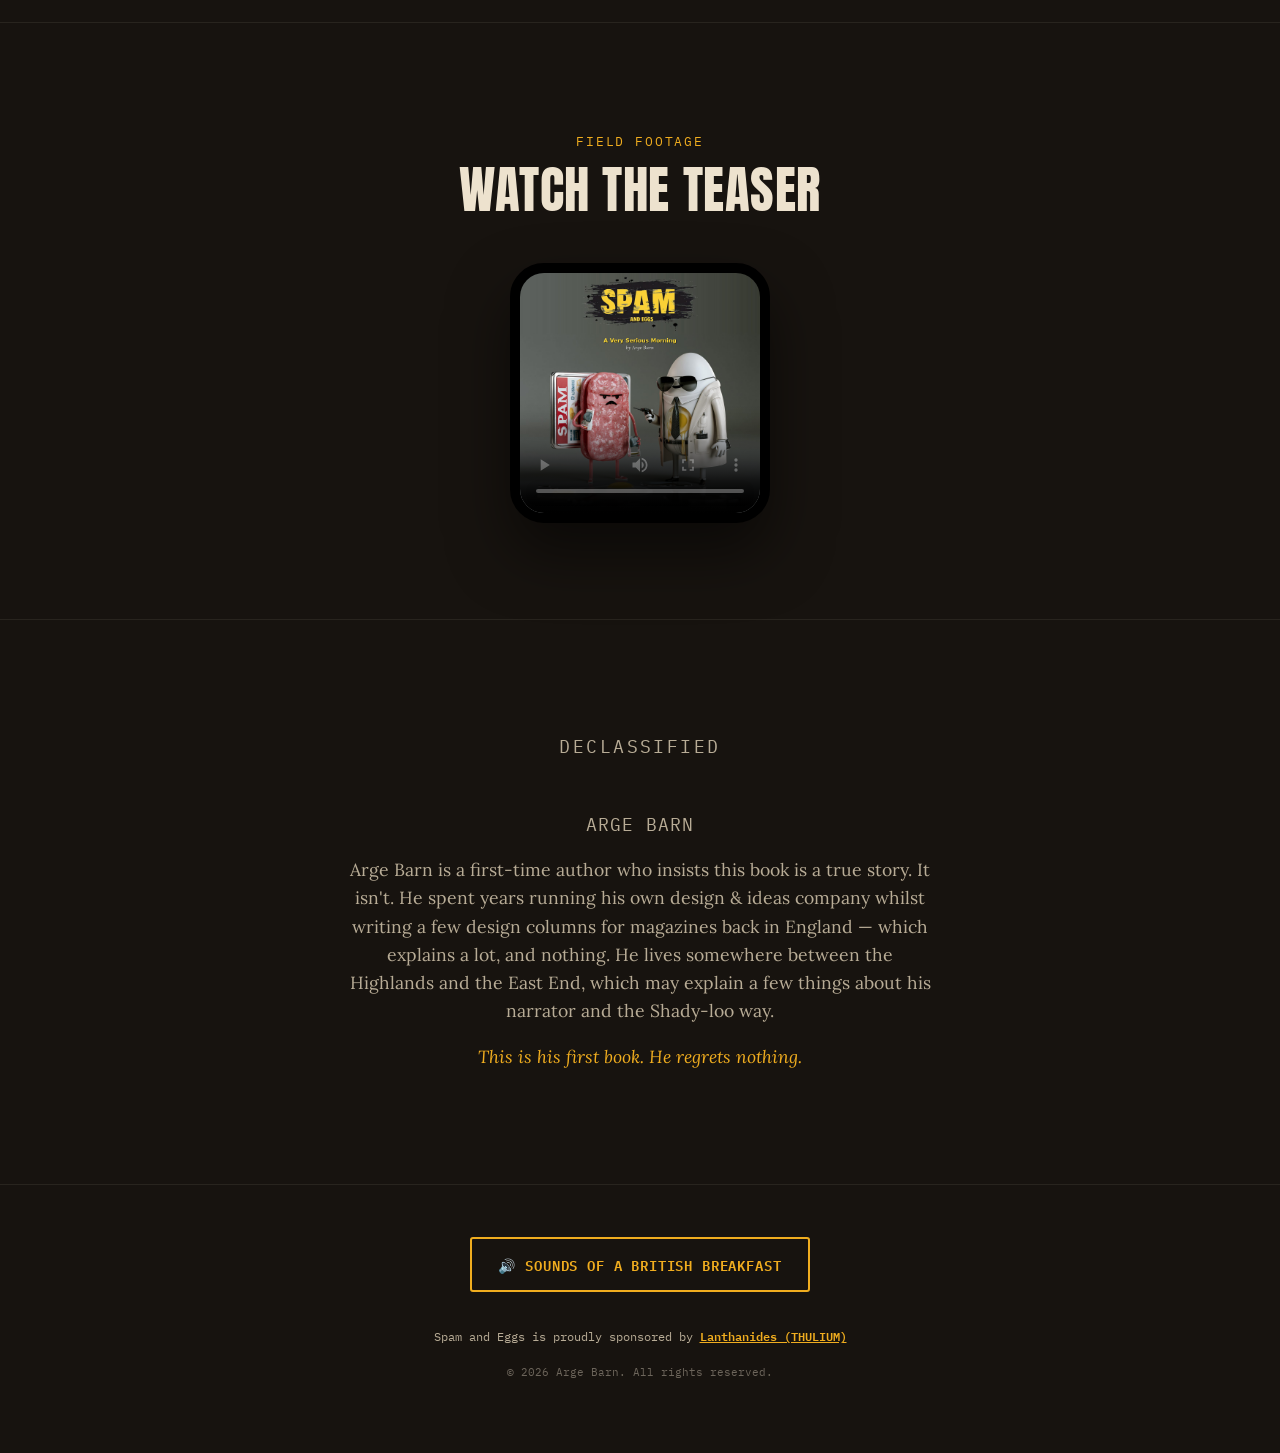
==== commit 6bca5e90: "Change video interval to 10 seconds Increased video change interval from 7 to 10 seconds." ====
--- a/index2.html
+++ b/index2.html
@@ -76,7 +76,7 @@
   setInterval(function () {
     var nextIndex = (CURRENT_HERO_INDEX + 1) % HERO_CLIPS.length;
     loadHero(nextIndex);
-  }, 7000);
+  }, 10000);
 })();
 </script>
   <div class="hero-content">
--- a/assets/style.css
+++ b/assets/style.css
@@ -84,6 +84,13 @@
   border-bottom: 2px solid var(--spam-red);
 }
 
+.hero-fallback {
+  position: absolute;
+  inset: 0;
+  background: url("assets/images/hero-fallback.jpg") center center / cover no-repeat;
+  z-index: 0;
+}
+
 .hero video {
   position: absolute;
   inset: 0;
@@ -92,6 +99,7 @@
   object-fit: cover;
   opacity: 0.42;
   filter: grayscale(0.15) contrast(1.05);
+  z-index: 1;
 }
 
 .hero::after {
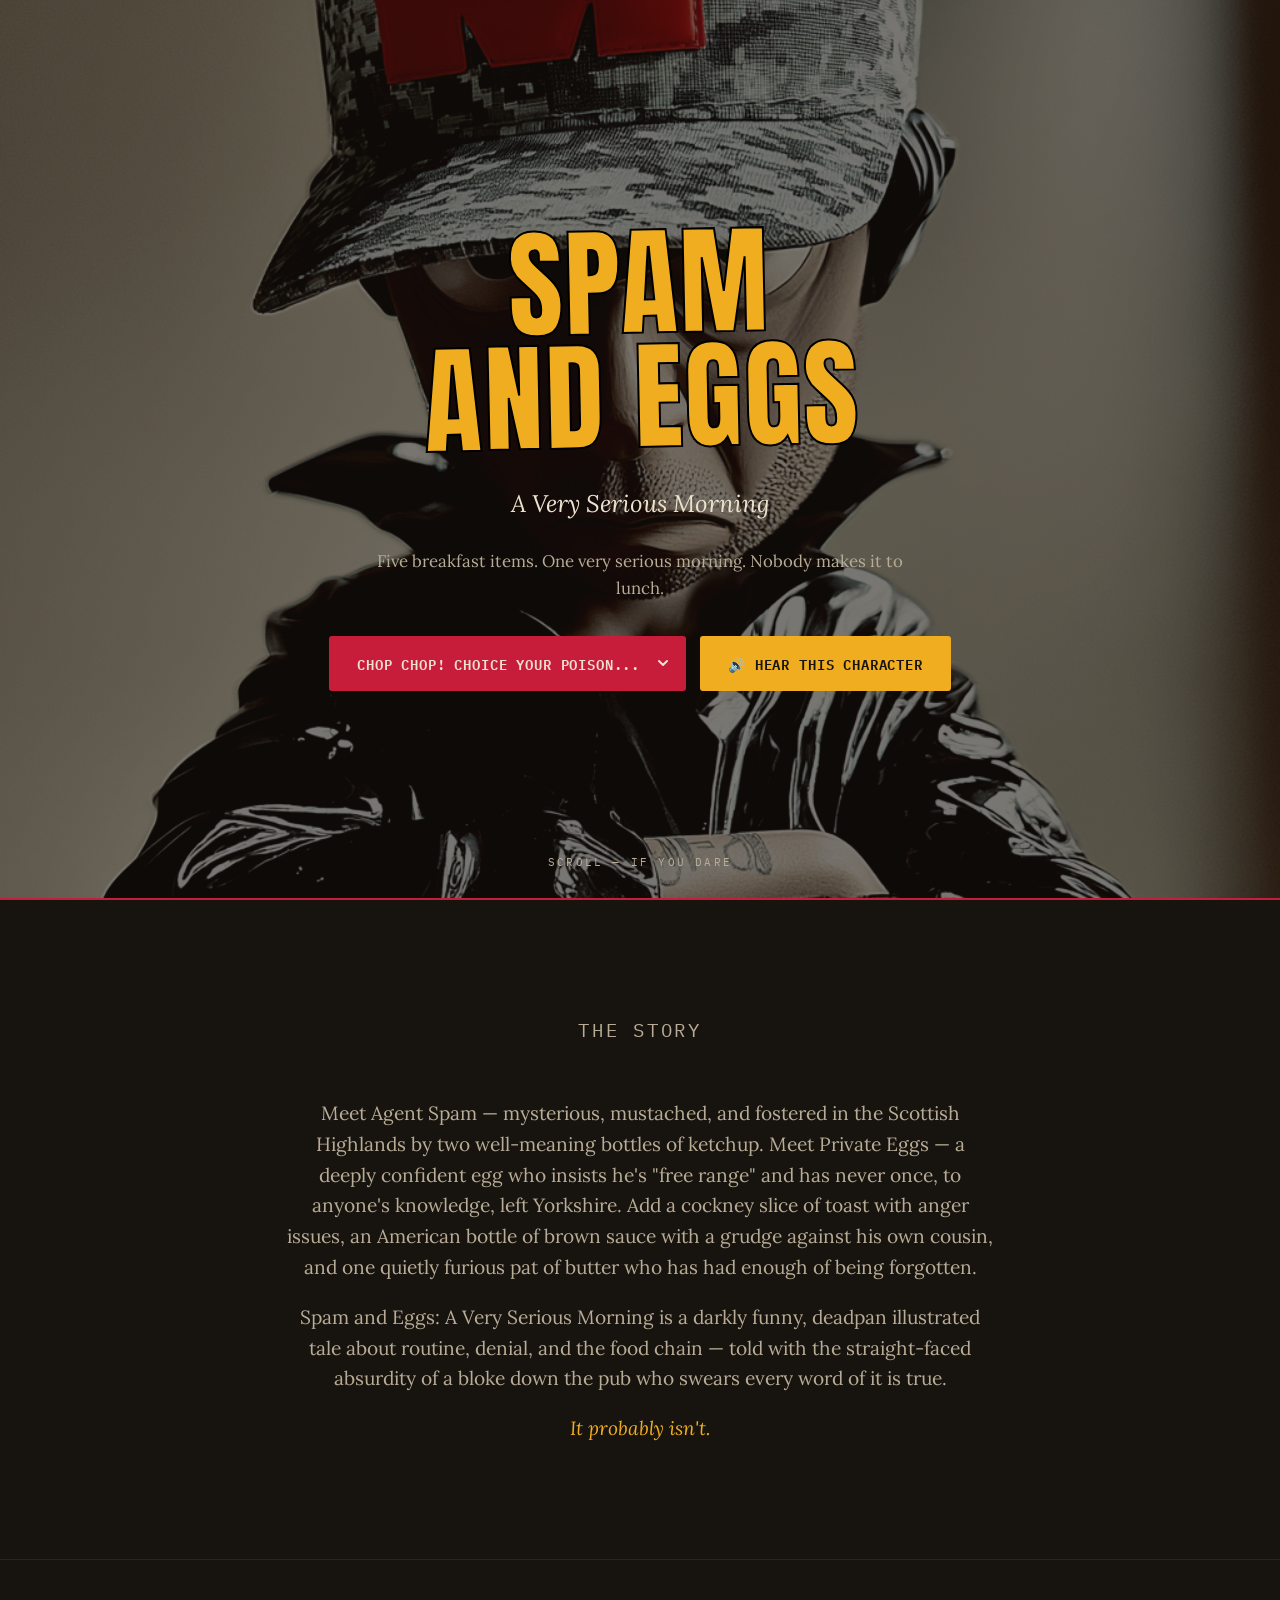
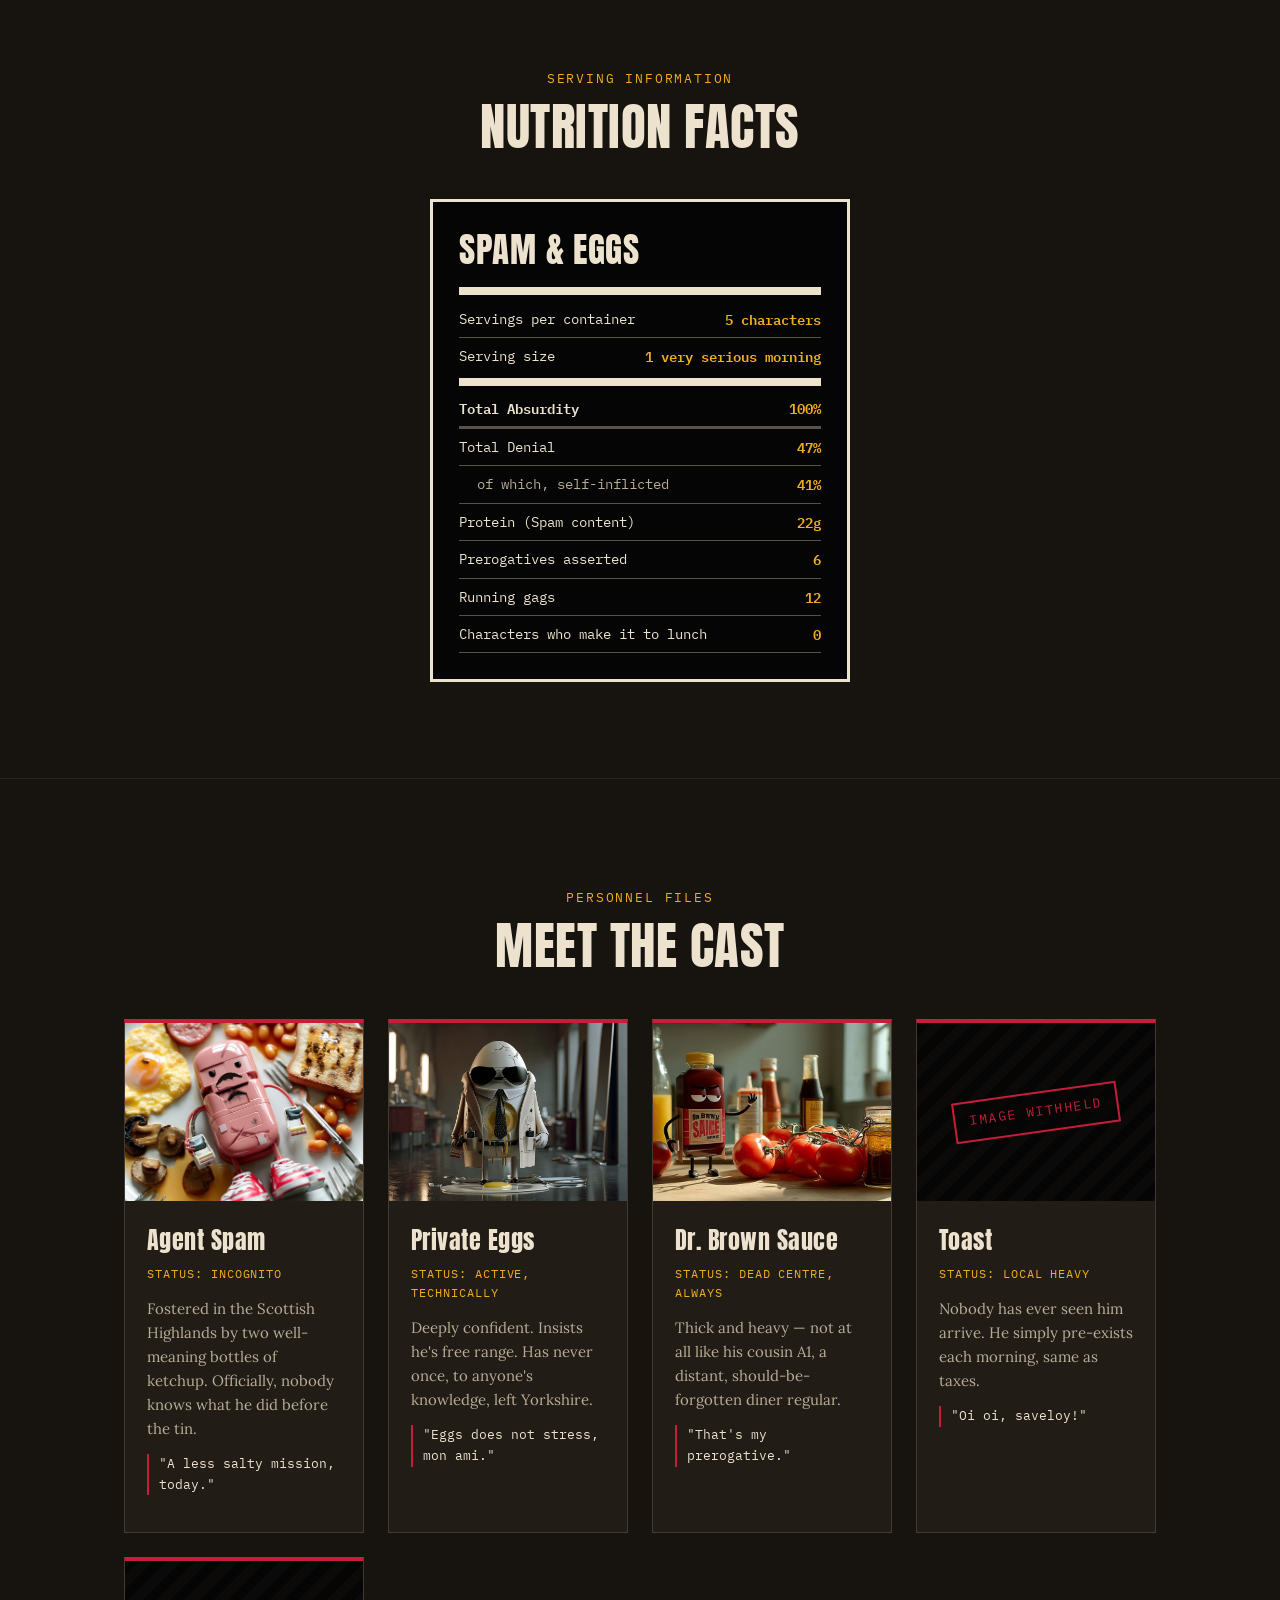
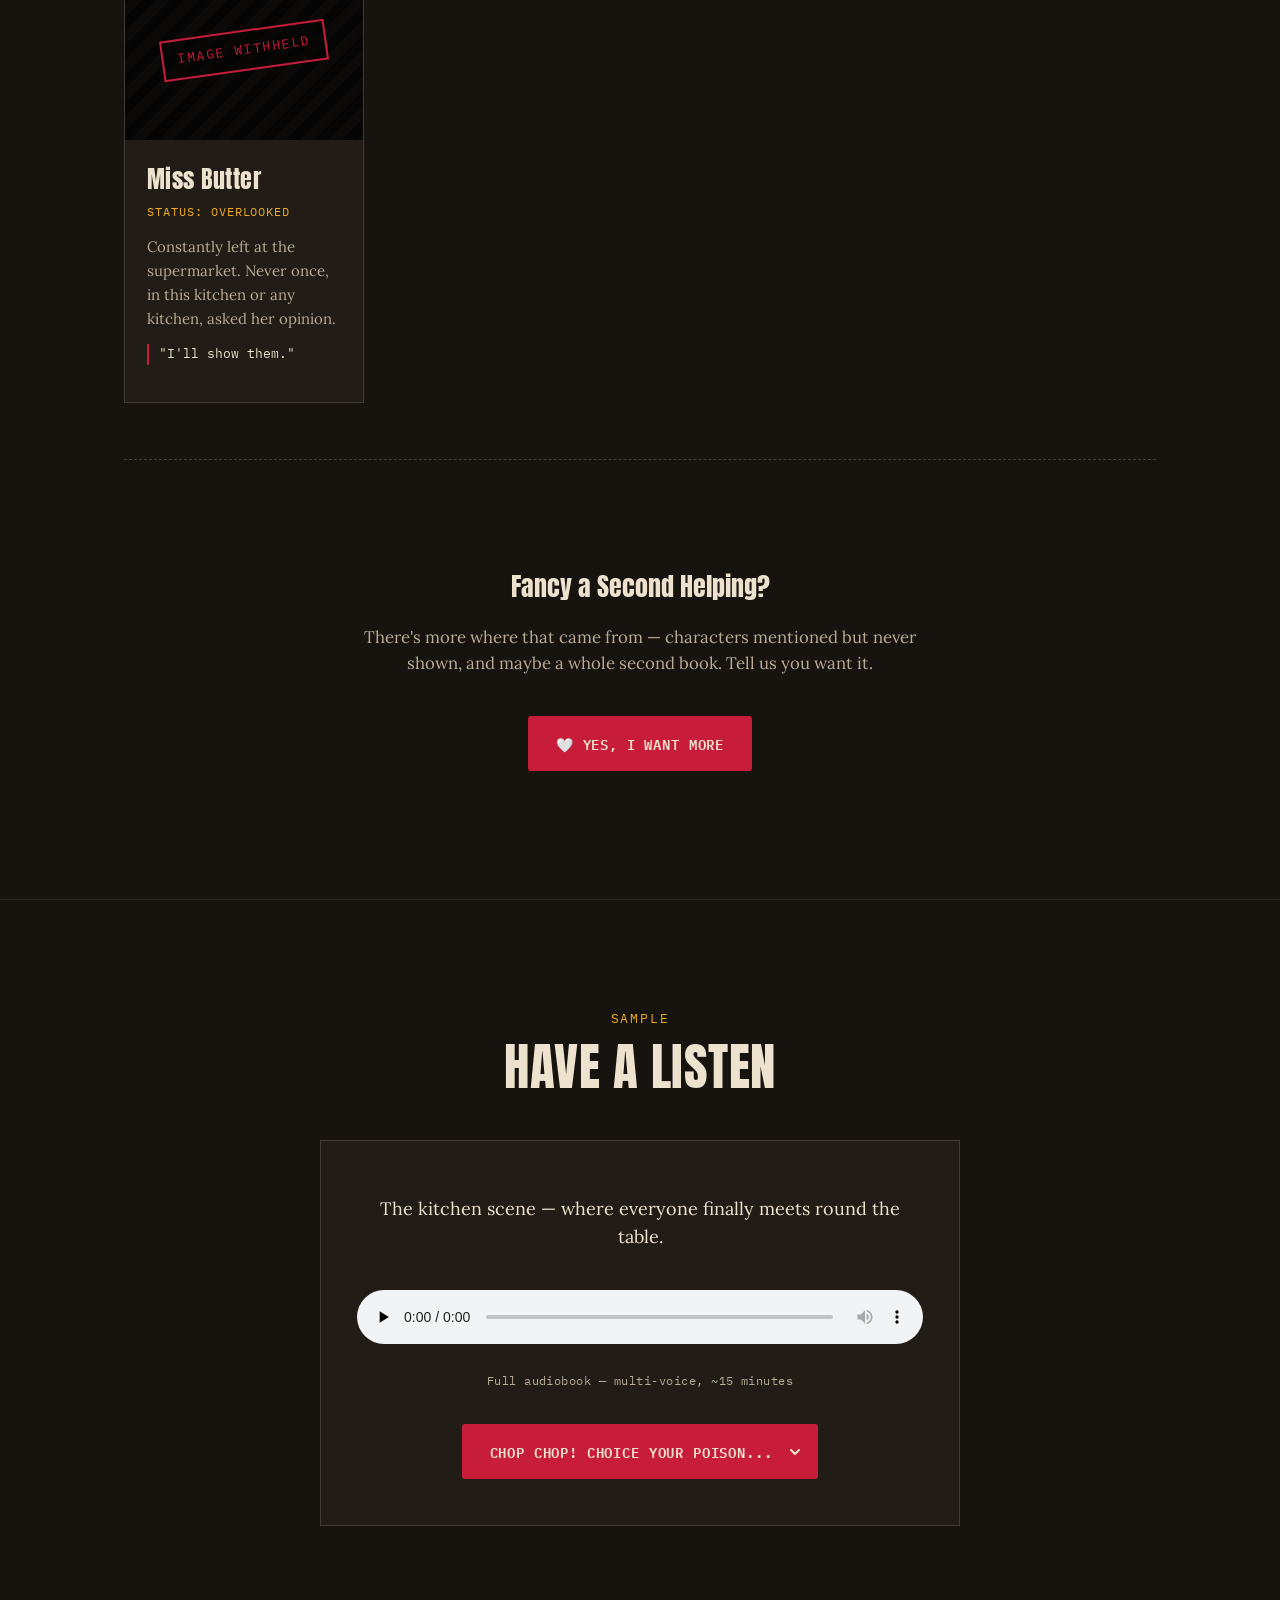
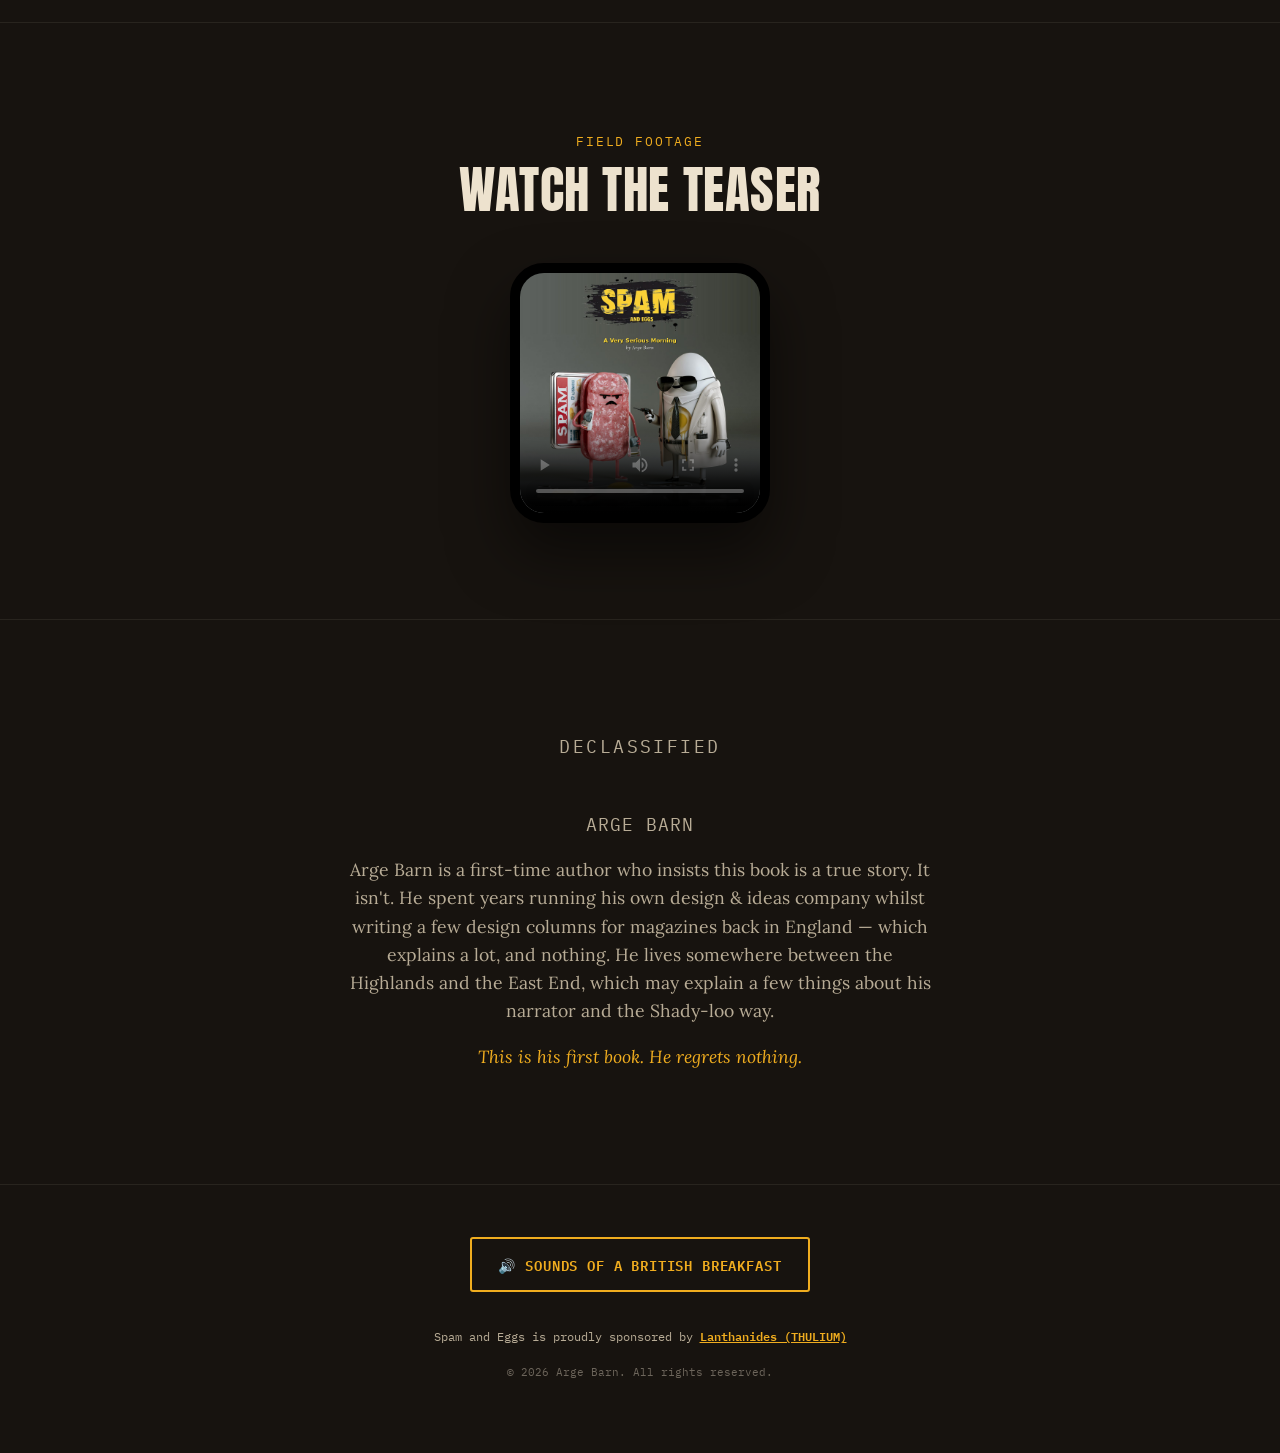
==== commit 751049bc: "Refactor platform selection to use buttons Replaced select dropdowns with button-based platform sele" ====
--- a/index2.html
+++ b/index2.html
@@ -14,7 +14,7 @@
 <link rel="icon" type="image/png" sizes="192x192" href="assets/images/favicon-192x192.png">
   <link rel="icon" type="image/png" sizes="192x192" href="assets/images/favicon-512x512.png">
 <link rel="apple-touch-icon" sizes="180x180" href="assets/images/apple-touch-icon.png">
-<link rel="stylesheet" href="assets/style.css">
+<link rel="stylesheet" href="assets/style2.css">
 </head>
 <body>
 
@@ -76,7 +76,7 @@
   setInterval(function () {
     var nextIndex = (CURRENT_HERO_INDEX + 1) % HERO_CLIPS.length;
     loadHero(nextIndex);
-  }, 10000);
+  }, 7000);
 })();
 </script>
   <div class="hero-content">
@@ -87,14 +87,10 @@
     <p class="hero-tagline">Five breakfast items. One very serious morning. Nobody makes it to lunch.</p>
 <div class="cta-row">
       <div class="select-wrap">
-        <select class="platform-select" id="utmDropdown" onchange="openUTMLink(this.value)">
-          <option value="">Chop Chop! Choice your poison...</option>
-          <option value="https://open.spotify.com/show/67nCnRK3Gd2xtgFxg7SGTk?utm_source=website&utm_medium=button&utm_campaign=spam_and_eggs&utm_content=hero-spotify">Spotify</option>
-          <option value="http://tun.in/pyklT?utm_source=website&utm_medium=button&utm_campaign=spam_and_eggs&utm_content=hero-tunein">TuneIn</option>
-          <option value="https://www.everand.com/audiobook/1067543449/Spam-and-Eggs-A-Very-Serious-Morning?utm_source=website&utm_medium=button&utm_campaign=spam_and_eggs&utm_content=hero-everand">Everand</option>
-          <option value="https://www.barnesandnoble.com/w/spam-and-eggs-arge-barn/1150907553?ean=2940205787413&utm_source=website&utm_medium=button&utm_campaign=spam_and_eggs&utm_content=hero-barnesandnoble">Barnes and Noble</option>
-          <option value="https://www.kobo.com/sg/en/audiobook/spam-and-eggs?srsltid=AfmBOoq4gtz3ccm7_G0ovE7n1J6raLAivi0LPg5ln81gW19ZzTFlpRWP?utm_source=website&utm_medium=button&utm_campaign=spam_and_eggs&utm_content=hero-kobo">Kobo</option>
-        </select>
+        <button type="button" class="platform-select cs-trigger" id="utmDropdownHero" data-loc="hero" aria-haspopup="listbox" aria-expanded="false">
+          <span class="cs-label">Chop Chop! Choice your poison...</span>
+        </button>
+        <ul class="platform-list cs-list" role="listbox" tabindex="-1" hidden></ul>
         <span class="select-chevron"><svg viewBox="0 0 16 16"><path d="M4 6l4 4 4-4"/></svg></span>
       </div>
   <!-- Voice line: click to hear whichever character's hero video is playing -->
@@ -102,14 +98,6 @@
 <audio id="voice-line" preload="auto"></audio>
     </div>
   </div>
-    <script>
-      function openUTMLink(url) {
-        if (url) {
-          window.open(url, '_blank');
-          document.getElementById('utmDropdown').value = "";
-        }
-      }
-    </script>
 
   <div class="scroll-cue">Scroll — if you dare</div>
 </section>
@@ -306,14 +294,10 @@
       <p class="small">Full audiobook — multi-voice, ~15 minutes</p>
      <div class="cta-row" style="margin-bottom:10px;">
       <div class="select-wrap">
-         <select class="platform-select" id="utmDropdown" onchange="openUTMLink(this.value)">
-          <option value="">Chop Chop! Choice your poison...</option>
-          <option value="https://open.spotify.com/show/67nCnRK3Gd2xtgFxg7SGTk?utm_source=website&utm_medium=button&utm_campaign=spam_and_eggs&utm_content=listen-spotify">Spotify</option>
-          <option value="http://tun.in/pyklT?utm_source=website&utm_medium=button&utm_campaign=spam_and_eggs&utm_content=hero-tunein">TuneIn</option>
-          <option value="https://www.everand.com/audiobook/1067543449/Spam-and-Eggs-A-Very-Serious-Morning?utm_source=website&utm_medium=button&utm_campaign=spam_and_eggs&utm_content=listen-everand">Everand</option>
-          <option value="https://www.barnesandnoble.com/w/spam-and-eggs-arge-barn/1150907553?ean=2940205787413&utm_source=website&utm_medium=button&utm_campaign=spam_and_eggs&utm_content=listen-barnesandnoble">Barnes and Noble</option>
-          <option value="https://www.kobo.com/sg/en/audiobook/spam-and-eggs?srsltid=AfmBOoq4gtz3ccm7_G0ovE7n1J6raLAivi0LPg5ln81gW19ZzTFlpRWP?utm_source=website&utm_medium=button&utm_campaign=spam_and_eggs&utm_content=listen-kobo">Kobo</option>
-        </select>
+        <button type="button" class="platform-select cs-trigger" id="utmDropdownListen" data-loc="listen" aria-haspopup="listbox" aria-expanded="false">
+          <span class="cs-label">Chop Chop! Choice your poison...</span>
+        </button>
+        <ul class="platform-list cs-list" role="listbox" tabindex="-1" hidden></ul>
         <span class="select-chevron"><svg viewBox="0 0 16 16"><path d="M4 6l4 4 4-4"/></svg></span>
       </div>
     </div>
@@ -440,6 +424,111 @@
   })();
 </script>
 
+  <!-- Platform dropdown: builds the "choose your poison" menu with per-platform icons -->
+<script>
+  (function () {
+    // Inline line-icons (feather-style, matches the chevron already used on this site).
+    // No external requests — nothing for an ad blocker or offline network to strip out.
+    var ICON_PATHS = {
+      wave:  '<path d="M4 10v4M8 6v12M12 3v18M16 6v12M20 10v4"/>',
+      radio: '<circle cx="12" cy="17" r="1.3" fill="currentColor" stroke="none"/><path d="M8.5 13.8a5 5 0 017 0M5.3 10.6a9.2 9.2 0 0113.4 0"/>',
+      book:  '<path d="M12 6.5c-2.2-1-4.8-1.3-8-1v13c3.2-.3 5.8 0 8 1 2.2-1 4.8-1.3 8-1v-13c-3.2-.3-5.8 0-8 1zM12 6.5v13"/>',
+      bag:   '<path d="M6 8h12l-1 12H7L6 8z"/><path d="M9 8V6a3 3 0 016 0v2"/>',
+      play:  '<rect x="4" y="4" width="16" height="16" rx="4"/><path d="M10 8.3l6 3.7-6 3.7V8.3z" fill="currentColor" stroke="none"/>'
+    };
+
+    var PLATFORMS = [
+      { name: "Spotify",           icon: "wave",  base: "https://open.spotify.com/show/67nCnRK3Gd2xtgFxg7SGTk",                                                                 key: "spotify" },
+      { name: "TuneIn",            icon: "radio", base: "http://tun.in/pyklT",                                                                                                   key: "tunein" },
+      { name: "Everand",           icon: "book",  base: "https://www.everand.com/audiobook/1067543449/Spam-and-Eggs-A-Very-Serious-Morning",                                     key: "everand" },
+      { name: "Barnes and Noble",  icon: "bag",   base: "https://www.barnesandnoble.com/w/spam-and-eggs-arge-barn/1150907553?ean=2940205787413",                                 key: "barnes-and-noble" },
+      { name: "Kobo",              icon: "book",  base: "https://www.kobo.com/sg/en/audiobook/spam-and-eggs?srsltid=AfmBOoq4gtz3ccm7_G0ovE7n1J6raLAivi0LPg5ln81gW19ZzTFlpRWP",     key: "kobo" },
+      { name: "Google Play",       icon: "play",  base: "https://play.google.com/store/audiobooks/details/Arge_Barn_Spam_and_Eggs?id=AQAAAED6qiLqyM",                             key: "google-play" },
+      { name: "Amazon",            icon: "bag",   base: "https://www.amazon.com/dp/B0HDY314GP?ref_=ast_author_ofdp_rw",                                                            key: "amazon" },
+      { name: "Ibs",               icon: "book",  base: "https://www.ibs.it/spam-eggs-audiobook-arge-barn/e/9780466071165?srsltid=AfmBOooR1dBDKYHs-jy-RNsbdK6XVhRpRr8zVDQHjfhiVJnqXdYfN0te", key: "ibs" },
+      { name: "Feltrinelli",       icon: "book",  base: "https://www.lafeltrinelli.it/spam-eggs-audiobook-arge-barn/e/9780466071165?srsltid=AfmBOordpHfROK8YFigRcA0tHPkMUphEO27Fzt_TkG967jvlHJC7Y_Ky", key: "feltrinelli" }
+    ];
+
+    function buildUrl(platform, loc) {
+      var sep = platform.base.indexOf("?") === -1 ? "?" : "&";
+      return platform.base + sep + "utm_source=website&utm_medium=button&utm_campaign=spam_and_eggs&utm_content=" + loc + "-" + platform.key;
+    }
+
+    function closeDropdown(trigger, list) {
+      list.hidden = true;
+      trigger.setAttribute("aria-expanded", "false");
+    }
+
+    function openDropdown(trigger, list) {
+      document.querySelectorAll(".cs-list").forEach(function (l) {
+        if (l !== list && l.__trigger) closeDropdown(l.__trigger, l);
+      });
+      list.hidden = false;
+      trigger.setAttribute("aria-expanded", "true");
+    }
+
+    document.querySelectorAll(".cs-trigger").forEach(function (trigger) {
+      var loc = trigger.getAttribute("data-loc");
+      var list = trigger.nextElementSibling;
+      list.__trigger = trigger;
+
+      PLATFORMS.forEach(function (platform) {
+        var li = document.createElement("li");
+        li.setAttribute("role", "option");
+        li.tabIndex = -1;
+
+        var iconWrap = document.createElement("span");
+        iconWrap.className = "opt-icon";
+        iconWrap.innerHTML = '<svg viewBox="0 0 24 24" fill="none" stroke="currentColor" stroke-width="1.8" stroke-linecap="round" stroke-linejoin="round" aria-hidden="true">' + (ICON_PATHS[platform.icon] || "") + '</svg>';
+        li.appendChild(iconWrap);
+
+        var span = document.createElement("span");
+        span.textContent = platform.name;
+        li.appendChild(span);
+
+        li.addEventListener("click", function () {
+          window.open(buildUrl(platform, loc), "_blank");
+          closeDropdown(trigger, list);
+        });
+
+        list.appendChild(li);
+      });
+
+      trigger.addEventListener("click", function () {
+        if (list.hidden) {
+          openDropdown(trigger, list);
+        } else {
+          closeDropdown(trigger, list);
+        }
+      });
+
+      list.addEventListener("keydown", function (e) {
+        if (e.key === "Escape") {
+          closeDropdown(trigger, list);
+          trigger.focus();
+        }
+      });
+    });
+
+    document.addEventListener("click", function (e) {
+      document.querySelectorAll(".cs-trigger").forEach(function (trigger) {
+        var list = trigger.nextElementSibling;
+        if (!list.hidden && !trigger.contains(e.target) && !list.contains(e.target)) {
+          closeDropdown(trigger, list);
+        }
+      });
+    });
+
+    document.addEventListener("keydown", function (e) {
+      if (e.key === "Escape") {
+        document.querySelectorAll(".cs-trigger").forEach(function (trigger) {
+          closeDropdown(trigger, trigger.nextElementSibling);
+        });
+      }
+    });
+  })();
+</script>
+
   <!-- Google tag (gtag.js) -->
 <script async src="https://www.googletagmanager.com/gtag/js?id=G-L7Y0K61TK4"></script>
 <script>
--- a/assets/style2.css
+++ b/assets/style2.css
@@ -0,0 +1,847 @@
+/* ============================================================
+   SPAM AND EGGS — A Very Serious Morning
+   Design tokens
+   bg-void:      #17130f   near-black, warm charcoal (toasted, not neon)
+   bg-panel:     #221c17
+   spam-red:     #c81d3a
+   yolk-gold:    #f0ad1f
+   cream:        #ede2ce
+   sauce-brown:  #4a2c1d
+   redacted:     #050505
+   ============================================================ */
+
+@import url('https://fonts.googleapis.com/css2?family=Anton&family=Lora:ital,wght@0,400;0,500;0,600;1,400&family=IBM+Plex+Mono:wght@400;500;600&display=swap');
+
+:root {
+  --bg-void: #17130f;
+  --bg-panel: #221c17;
+  --spam-red: #c81d3a;
+  --yolk-gold: #f0ad1f;
+  --cream: #ede2ce;
+  --cream-dim: #b8ac96;
+  --sauce-brown: #4a2c1d;
+  --redacted: #050505;
+  --display: 'Anton', sans-serif;
+  --body: 'Lora', serif;
+  --mono: 'IBM Plex Mono', monospace;
+}
+
+* { box-sizing: border-box; }
+
+html { scroll-behavior: smooth; }
+
+@media (prefers-reduced-motion: reduce) {
+  html { scroll-behavior: auto; }
+  * { animation-duration: 0.01ms !important; animation-iteration-count: 1 !important; transition-duration: 0.01ms !important; }
+}
+
+body {
+  margin: 0;
+  background: var(--bg-void);
+  color: var(--cream);
+  font-family: var(--body);
+  font-size: 18px;
+  line-height: 1.6;
+}
+
+a { color: var(--yolk-gold); }
+a:focus-visible, button:focus-visible { outline: 3px solid var(--yolk-gold); outline-offset: 3px; }
+
+img, video { max-width: 100%; display: block; }
+
+.wrap {
+  max-width: 1080px;
+  margin: 0 auto;
+  padding: 0 24px;
+}
+
+.eyebrow {
+  font-family: var(--mono);
+  text-transform: uppercase;
+  letter-spacing: 0.14em;
+  font-size: 13px;
+  color: var(--yolk-gold);
+}
+
+h1, h2, h3 {
+  font-family: var(--display);
+  font-weight: 400;
+  text-transform: uppercase;
+  letter-spacing: 0.01em;
+  line-height: 0.95;
+  margin: 0;
+}
+
+/* ---------------- HERO ---------------- */
+
+.hero {
+  position: relative;
+  min-height: 100svh;
+  display: flex;
+  align-items: center;
+  justify-content: center;
+  overflow: hidden;
+  border-bottom: 2px solid var(--spam-red);
+}
+
+.hero-fallback {
+  position: absolute;
+  inset: 0;
+  background: url("assets/images/hero-fallback.jpg") center center / cover no-repeat;
+  z-index: 0;
+}
+
+.hero video {
+  position: absolute;
+  inset: 0;
+  width: 100%;
+  height: 100%;
+  object-fit: cover;
+  opacity: 0.42;
+  filter: grayscale(0.15) contrast(1.05);
+  z-index: 1;
+}
+
+.hero::after {
+  content: "";
+  position: absolute;
+  inset: 0;
+  background: linear-gradient(180deg, rgba(23,19,15,0.55) 0%, rgba(23,19,15,0.75) 55%, rgba(23,19,15,0.97) 100%);
+}
+
+.hero-content {
+  position: relative;
+  z-index: 2;
+  text-align: center;
+  padding: 40px 24px;
+}
+
+.torn-banner {
+  display: inline-block;
+  padding: 18px 44px 10px;
+  transform: rotate(-1.2deg);
+  clip-path: polygon(1% 8%, 6% 0%, 22% 4%, 40% 0%, 58% 3%, 76% 0%, 93% 5%, 99% 0%,
+                      99% 92%, 94% 100%, 78% 96%, 60% 100%, 42% 97%, 24% 100%, 8% 95%, 1% 100%);
+}
+
+.torn-banner h1 {
+  font-size: clamp(3.4rem, 11vw, 7.5rem);
+  color: var(--yolk-gold);
+  -webkit-text-stroke: 2px #000;
+}
+
+.hero-sub {
+  margin-top: 22px;
+  font-family: var(--body);
+  font-style: italic;
+  font-size: clamp(1.1rem, 2.4vw, 1.5rem);
+  color: var(--cream);
+}
+
+.hero-tagline {
+  margin: 18px auto 0;
+  max-width: 32em;
+  color: var(--cream-dim);
+  font-size: 1.05rem;
+}
+
+.cta-row {
+  display: flex;
+  flex-wrap: wrap;
+  gap: 14px;
+  justify-content: center;
+  margin-top: 34px;
+}
+
+.btn {
+  font-family: var(--mono);
+  text-transform: uppercase;
+  letter-spacing: 0.06em;
+  font-size: 14px;
+  font-weight: 600;
+  text-decoration: none;
+  padding: 14px 26px;
+  border-radius: 3px;
+  border: 2px solid transparent;
+  cursor: pointer;
+  transition: transform 0.15s ease, background 0.15s ease;
+}
+
+.btn:hover { transform: translateY(-2px); }
+
+.btn-primary { background: var(--spam-red); color: var(--cream); }
+.btn-primary:hover { background: #e0203f; }
+
+.btn-outline { background: transparent; color: var(--yolk-gold); border-color: var(--yolk-gold); }
+.btn-outline:hover { background: rgba(240,173,31,0.1); }
+.select-wrap {
+  position: relative;
+  display: inline-block;
+}
+
+.platform-select {
+  -webkit-appearance: none;
+  -moz-appearance: none;
+  appearance: none;
+  background-color: var(--spam-red);
+  color: var(--cream);
+  border: 2px solid transparent;
+  border-radius: 3px;
+  font-family: var(--mono);
+  text-transform: uppercase;
+  letter-spacing: 0.06em;
+  font-size: 14px;
+  font-weight: 600;
+  padding: 14px 44px 14px 26px;
+  cursor: pointer;
+  transition: background-color 0.15s ease;
+}
+
+.platform-select:hover {
+  background-color: #e0203f;
+}
+
+.platform-select:focus-visible {
+  outline: 3px solid var(--yolk-gold);
+  outline-offset: 3px;
+}
+
+.platform-select option {
+  background: var(--bg-panel);
+  color: var(--black);
+}
+
+.cs-trigger {
+  display: flex;
+  align-items: center;
+  justify-content: space-between;
+  gap: 10px;
+  text-align: left;
+  width: 100%;
+}
+
+.platform-list {
+  position: absolute;
+  top: calc(100% + 8px);
+  left: 0;
+  right: 0;
+  z-index: 20;
+  min-width: 240px;
+  margin: 0;
+  padding: 6px;
+  list-style: none;
+  background: var(--bg-panel);
+  border: 1px solid rgba(237,226,206,0.18);
+  border-radius: 4px;
+  box-shadow: 0 16px 32px rgba(0,0,0,0.5);
+  max-height: 320px;
+  overflow-y: auto;
+}
+
+.platform-list[hidden] { display: none; }
+
+.platform-list li {
+  display: flex;
+  align-items: center;
+  gap: 12px;
+  padding: 10px 12px;
+  border-radius: 3px;
+  cursor: pointer;
+  font-family: var(--mono);
+  font-size: 13px;
+  letter-spacing: 0.04em;
+  text-transform: uppercase;
+  color: var(--cream);
+}
+
+.platform-list li:hover,
+.platform-list li:focus-visible {
+  background: var(--spam-red);
+  outline: none;
+}
+
+.platform-list .opt-icon {
+  width: 20px;
+  height: 20px;
+  flex: 0 0 20px;
+  display: flex;
+  align-items: center;
+  justify-content: center;
+  color: var(--yolk-gold);
+}
+
+.platform-list .opt-icon svg {
+  width: 100%;
+  height: 100%;
+}
+
+.platform-list li:hover .opt-icon,
+.platform-list li:focus-visible .opt-icon {
+  color: var(--cream);
+}
+
+.select-chevron {
+  position: absolute;
+  top: 50%;
+  right: 15px;
+  width: 16px;
+  height: 16px;
+  transform: translateY(-50%);
+  pointer-events: none;
+}
+
+.select-chevron svg {
+  width: 100%;
+  height: 100%;
+  display: block;
+  stroke: var(--cream);
+  stroke-width: 2;
+  fill: none;
+  stroke-linecap: round;
+  stroke-linejoin: round;
+  transform-origin: center center;
+  transition: transform 0.2s ease;
+}
+
+.platform-select:focus ~ .select-chevron svg {
+  transform: rotate(180deg);
+}
+
+.scroll-cue {
+  position: absolute;
+  bottom: 26px;
+  left: 50%;
+  transform: translateX(-50%);
+  font-family: var(--mono);
+  font-size: 11px;
+  letter-spacing: 0.2em;
+  text-transform: uppercase;
+  color: var(--cream-dim);
+  z-index: 2;
+}
+
+/* ---------------- SECTIONS ---------------- */
+
+section {
+  padding: 96px 0;
+  border-bottom: 1px solid rgba(237,226,206,0.08);
+}
+
+.section-head {
+  margin-bottom: 48px;
+  text-align: center;
+}
+
+.section-head h2 {
+  font-size: clamp(2rem, 5vw, 3.2rem);
+  color: var(--cream);
+  margin-top: 10px;
+}
+
+.blurb {
+  max-width: 42em;
+  margin: 0 auto;
+  text-align: center;
+}
+
+.blurb p {
+  font-size: 1.2rem;
+  color: var(--cream-dim);
+}
+
+.blurb p:last-child {
+  font-style: italic;
+  color: var(--yolk-gold);
+}
+
+/* ---------------- NUTRITION LABEL (signature element) ---------------- */
+
+.label-panel {
+  background: var(--redacted);
+  border: 3px solid var(--cream);
+  max-width: 420px;
+  margin: 0 auto;
+  padding: 20px 26px 26px;
+  font-family: var(--mono);
+}
+
+.label-panel .label-title {
+  font-family: var(--display);
+  font-size: 2.2rem;
+  text-transform: uppercase;
+  border-bottom: 8px solid var(--cream);
+  padding-bottom: 8px;
+  margin-bottom: 6px;
+  letter-spacing: 0.02em;
+}
+
+.label-row {
+  display: flex;
+  justify-content: space-between;
+  border-bottom: 1px solid rgba(237,226,206,0.35);
+  padding: 7px 0;
+  font-size: 14px;
+}
+
+.label-row.indent { padding-left: 18px; color: var(--cream-dim); }
+.label-row.bold { font-weight: 600; border-bottom-width: 3px; }
+.label-row .val { color: var(--yolk-gold); font-weight: 600; }
+
+.label-row.thick {
+  border-bottom: 8px solid var(--cream);
+  padding-bottom: 10px;
+  margin-bottom: 4px;
+}
+
+/* ---------------- CAST / DOSSIER CARDS ---------------- */
+
+.cast-grid {
+  display: grid;
+  grid-template-columns: repeat(auto-fit, minmax(240px, 1fr));
+  gap: 24px;
+}
+
+.dossier {
+  background: var(--bg-panel);
+  border: 1px solid rgba(237,226,206,0.15);
+  border-top: 4px solid var(--spam-red);
+  padding: 0;
+  overflow: hidden;
+}
+
+.dossier-photo {
+  aspect-ratio: 4/3;
+  overflow: hidden;
+  background: #000;
+  position: relative;
+}
+
+.dossier-photo img {
+  width: 100%;
+  height: 100%;
+  object-fit: cover;
+}
+
+.redacted-photo {
+  width: 100%;
+  height: 100%;
+  display: flex;
+  align-items: center;
+  justify-content: center;
+  background:
+    repeating-linear-gradient(135deg, #050505, #050505 10px, #0c0a08 10px, #0c0a08 20px);
+  position: relative;
+}
+
+.redacted-stamp {
+  font-family: var(--mono);
+  font-size: 13px;
+  letter-spacing: 0.12em;
+  color: var(--spam-red);
+  border: 2px solid var(--spam-red);
+  padding: 8px 14px;
+  transform: rotate(-8deg);
+  text-transform: uppercase;
+  background: rgba(5,5,5,0.6);
+}
+
+.dossier-body { padding: 20px 22px 24px; }
+
+.dossier-name {
+  font-family: var(--display);
+  font-size: 1.5rem;
+  letter-spacing: 0.02em;
+  color: var(--cream);
+}
+
+.dossier-status {
+  font-family: var(--mono);
+  font-size: 12px;
+  color: var(--yolk-gold);
+  text-transform: uppercase;
+  letter-spacing: 0.08em;
+  margin: 4px 0 14px;
+}
+
+.dossier-bio {
+  font-size: 15px;
+  color: var(--cream-dim);
+  margin: 0 0 12px;
+}
+
+.dossier-quote {
+  font-family: var(--mono);
+  font-size: 13px;
+  color: var(--cream);
+  border-left: 2px solid var(--spam-red);
+  padding-left: 10px;
+  font-style: normal;
+}
+
+.bonus-grid {
+  grid-template-columns: repeat(auto-fit, minmax(240px, 1fr));
+}
+
+#want-more-btn {
+  margin-top: 22px;
+}
+
+#bonus-wrap {
+  margin-top: 56px;
+  padding-top: 48px;
+  border-top: 1px dashed rgba(237,226,206,0.2);
+}
+
+.bonus-lock {
+  text-align: center;
+  padding: 32px 20px;
+  max-width: 36em;
+  margin: 0 auto;
+}
+
+.bonus-lock .eyebrow {
+  font-family: var(--display);
+  font-size: 1.6rem;
+  color: var(--cream);
+  text-transform: none;
+  letter-spacing: normal;
+  display: block;
+  margin-bottom: 10px;
+}
+
+.bonus-progress {
+  font-family: var(--body);
+  font-size: 1.05rem;
+  color: var(--cream-dim);
+}
+
+.bonus-grid .dossier {
+  border-top-color: var(--yolk-gold);
+}
+
+.next-book-tease {
+  max-width: 34em;
+  margin: 56px auto 0;
+  text-align: center;
+  padding-top: 40px;
+  border-top: 1px solid rgba(237,226,206,0.12);
+}
+
+.next-book-tease h3 {
+  font-size: 2.2rem;
+  color: var(--yolk-gold);
+  margin: 8px 0 16px;
+}
+
+.next-book-tease p {
+  color: var(--cream-dim);
+}
+
+.submit-line a {
+  color: var(--yolk-gold);
+  font-weight: 600;
+}
+
+.character-form {
+  max-width: 26em;
+  margin: 24px auto 0;
+  display: flex;
+  flex-direction: column;
+  gap: 10px;
+}
+
+.character-form input[type="text"],
+.character-form input[type="email"],
+.character-form textarea {
+  background: var(--bg-panel);
+  border: 1px solid rgba(237,226,206,0.25);
+  color: var(--cream);
+  font-family: var(--body);
+  font-size: 15px;
+  padding: 10px 12px;
+  border-radius: 3px;
+  resize: vertical;
+}
+
+.character-form input::placeholder,
+.character-form textarea::placeholder {
+  color: var(--cream-dim);
+}
+
+.character-form button {
+  align-self: center;
+  margin-top: 4px;
+}
+
+.form-status {
+  font-family: var(--mono);
+  font-size: 13px;
+  color: var(--yolk-gold);
+  text-align: center;
+  margin-top: 4px;
+}
+
+.thanks-overlay {
+  position: fixed;
+  inset: 0;
+  background: rgba(5,5,5,0.82);
+  align-items: center;
+  justify-content: center;
+  z-index: 100;
+  padding: 20px;
+}
+
+.thanks-overlay:not([hidden]) {
+  display: flex;
+}
+
+.thanks-box {
+  background: var(--bg-panel);
+  border: 2px solid var(--yolk-gold);
+  padding: 36px 32px;
+  max-width: 380px;
+  text-align: center;
+}
+
+.thanks-box .eyebrow {
+  display: block;
+  margin-bottom: 8px;
+}
+
+.thanks-box h3 {
+  font-size: 1.8rem;
+  color: var(--cream);
+  margin-bottom: 12px;
+}
+
+.thanks-box p {
+  color: var(--cream-dim);
+  font-size: 1rem;
+  margin-bottom: 22px;
+}
+
+
+/* ---------------- LISTEN ---------------- */
+
+.listen-panel {
+  background: var(--bg-panel);
+  border: 1px solid rgba(237,226,206,0.15);
+  padding: 36px;
+  max-width: 640px;
+  margin: 0 auto;
+  text-align: center;
+}
+
+.listen-panel p.small {
+  font-family: var(--mono);
+  font-size: 12px;
+  color: var(--cream-dim);
+  letter-spacing: 0.04em;
+  margin-top: 18px;
+}
+
+audio {
+  width: 100%;
+  margin-top: 20px;
+  accent-color: var(--spam-red);
+}
+
+/* ---------------- WATCH (teaser) ---------------- */
+
+.watch-wrap {
+  display: flex;
+  justify-content: center;
+}
+
+.phone-frame {
+  width: 260px;
+  border: 10px solid #000;
+  border-radius: 34px;
+  overflow: hidden;
+  background: #000;
+  box-shadow: 0 30px 60px rgba(0,0,0,0.5);
+}
+
+.phone-frame video {
+  width: 100%;
+  display: block;
+}
+
+/* ---------------- ABOUT ---------------- */
+
+.about-panel {
+  max-width: 640px;
+  margin: 0 auto;
+  text-align: center;
+}
+
+.about-panel p {
+  color: var(--cream-dim);
+  font-size: 1.1rem;
+}
+
+.about-name {
+  font-family: var(--mono);
+  color: var(--yolk-gold);
+  letter-spacing: 0.06em;
+  text-transform: uppercase;
+  font-size: 13px;
+  margin-bottom: 10px;
+}
+
+/* ---------------- FOOTER ---------------- */
+
+footer {
+  padding: 48px 0 60px;
+  text-align: center;
+}
+
+footer .btn-row {
+  display: flex;
+  flex-wrap: wrap;
+  justify-content: center;
+  gap: 12px;
+  margin-bottom: 28px;
+}
+
+.disclosure {
+  font-family: var(--mono);
+  font-size: 11.5px;
+  color: var(--cream-dim);
+  max-width: 34em;
+  margin: 0 auto 14px;
+  line-height: 1.7;
+}
+
+.sponsor-line {
+  font-family: var(--mono);
+  font-size: 12px;
+  color: var(--cream-dim);
+  margin: 0 auto 18px;
+}
+
+.sponsor-line a {
+  color: var(--yolk-gold);
+  font-weight: 600;
+}
+
+.copyright {
+  font-family: var(--mono);
+  font-size: 11px;
+  color: rgba(237,226,206,0.4);
+}
+
+#voice-trigger {
+  background: var(--yolk-gold);
+  color: var(--bg-void);
+  border: 2px solid var(--yolk-gold);
+  padding: 14px 26px;
+  border-radius: 3px;
+  font-family: var(--mono);
+  font-size: 14px;
+  font-weight: 600;
+  letter-spacing: 0.06em;
+  text-transform: uppercase;
+  cursor: pointer;
+  transition: transform 0.15s ease, background-color 0.15s ease;
+}
+
+#voice-trigger:hover {
+  transform: translateY(-2px);
+  background: var(--cream);
+  border-color: var(--cream);
+}
+
+/* ---------------- SOUNDS PAGE ---------------- */
+
+ .sounds-hero {
+    padding: 72px 0 40px;
+    text-align: center;
+    border-bottom: 2px solid var(--spam-red);
+  }
+  .sounds-hero h1 {
+    font-size: clamp(2.5rem, 6vw, 4.5rem);
+    color: var(--yolk-gold);
+  }
+  .sounds-hero p {
+    max-width: 34em;
+    margin: 16px auto 0;
+    color: var(--cream-dim);
+    font-size: 1.1rem;
+  }
+  .sound-grid {
+    display: grid;
+    grid-template-columns: repeat(auto-fit, minmax(220px, 1fr));
+    gap: 20px;
+    margin: 48px 0;
+  }
+  .sound-btn {
+    background: var(--bg-panel);
+    border: 1px solid rgba(237,226,206,0.15);
+    border-top: 4px solid var(--spam-red);
+    color: var(--cream);
+    padding: 26px 20px;
+    text-align: center;
+    cursor: pointer;
+    font-family: var(--display);
+    font-size: 1.15rem;
+    letter-spacing: 0.02em;
+    text-transform: uppercase;
+    transition: transform 0.15s ease, border-top-color 0.15s ease;
+  }
+  .sound-btn:hover {
+    transform: translateY(-3px);
+    border-top-color: var(--yolk-gold);
+  }
+  .sound-btn:active {
+    transform: translateY(0);
+  }
+  .sound-btn .emoji {
+    display: block;
+    font-size: 2.2rem;
+    margin-bottom: 10px;
+  }
+  .sound-btn small {
+    display: block;
+    margin-top: 10px;
+    font-family: var(--body);
+    font-style: italic;
+    font-size: 0.85rem;
+    color: var(--cream-dim);
+    text-transform: none;
+    letter-spacing: normal;
+  }
+  .back-link {
+    display: inline-block;
+    margin-bottom: 24px;
+    font-family: var(--mono);
+    font-size: 13px;
+    color: var(--cream-dim);
+    text-decoration: none;
+    letter-spacing: 0.04em;
+  }
+  .back-link:hover { color: var(--yolk-gold); }
+
+
+@media (max-width: 640px) {
+  section { padding: 64px 0; }
+  .dossier-photo { aspect-ratio: 16/10; }
+     .select-wrap {
+    width: 100%;
+    max-width: calc(100vw - 48px);
+  }
+     .platform-select {
+    width: 100%;
+    max-width: 100%;
+  }
+     .platform-list {
+    left: 0;
+    right: 0;
+    min-width: 0;
+  }
+}
+
+
+
+
+
